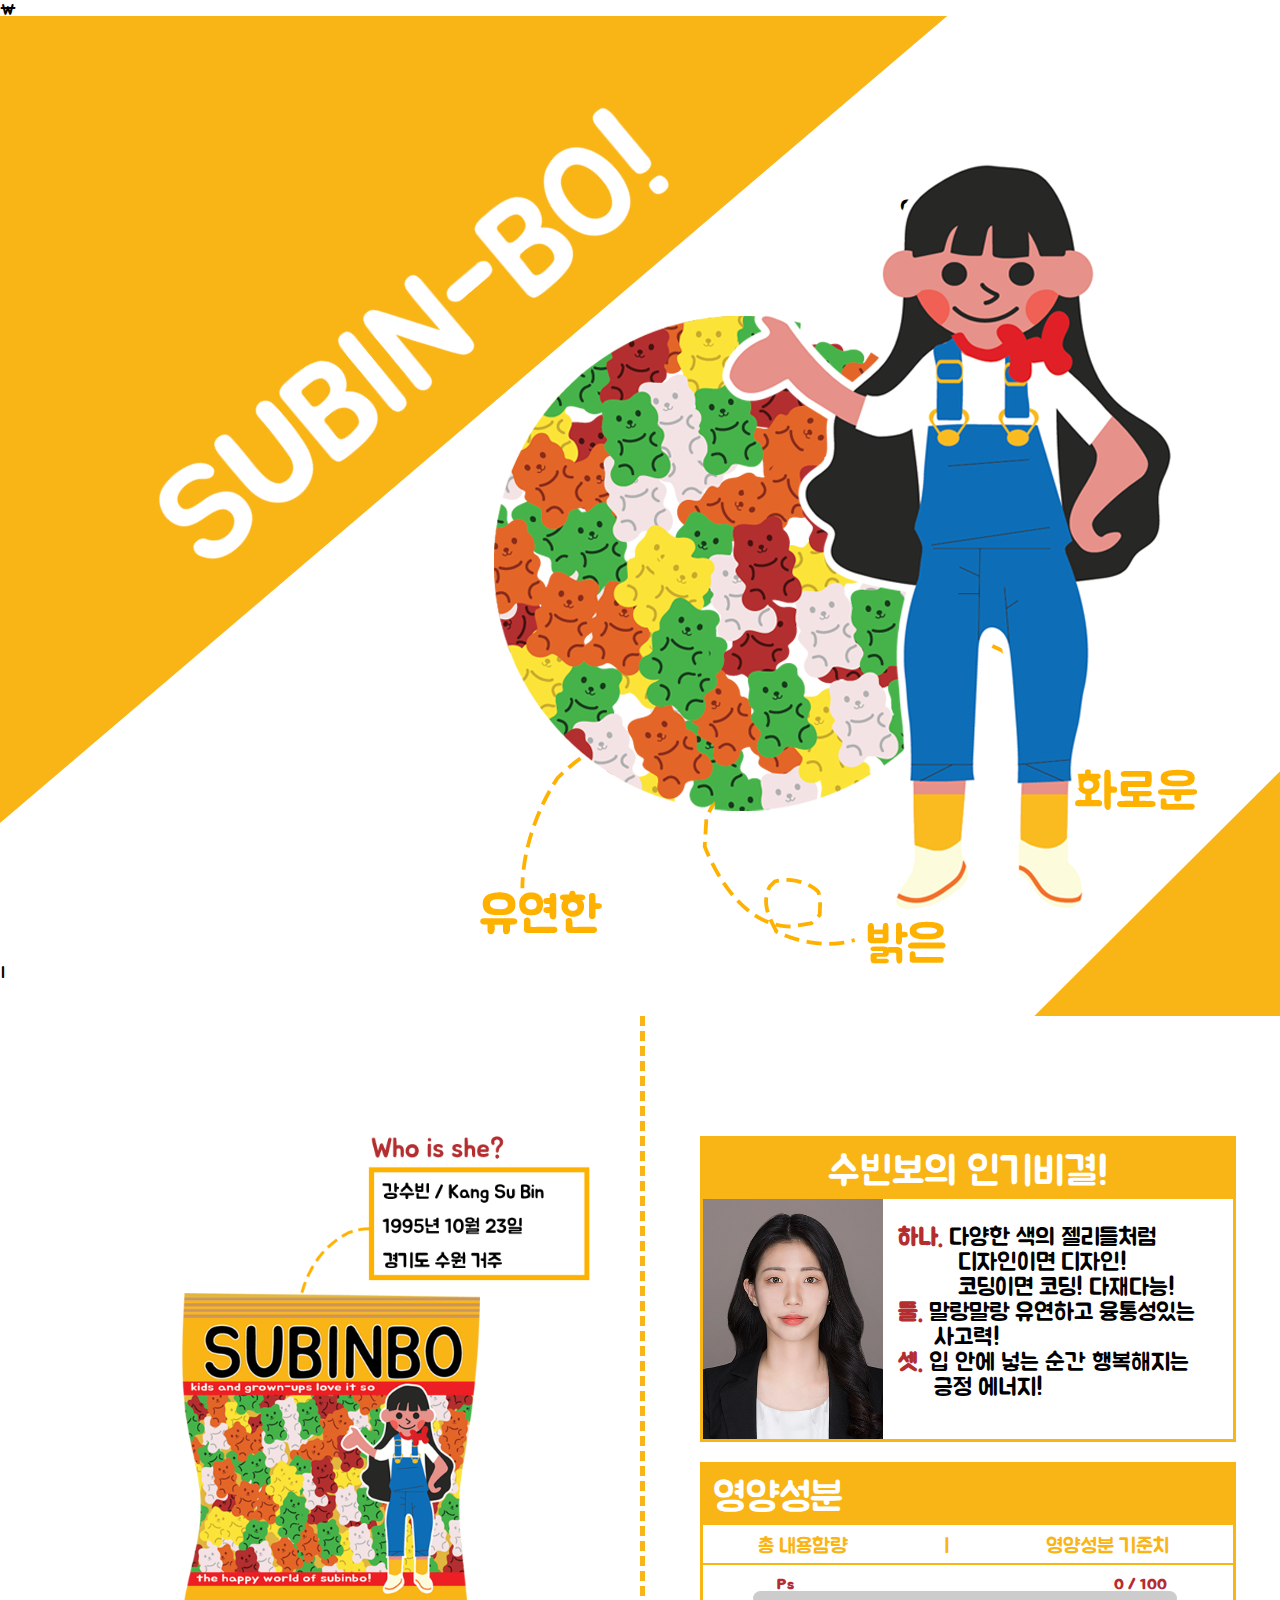
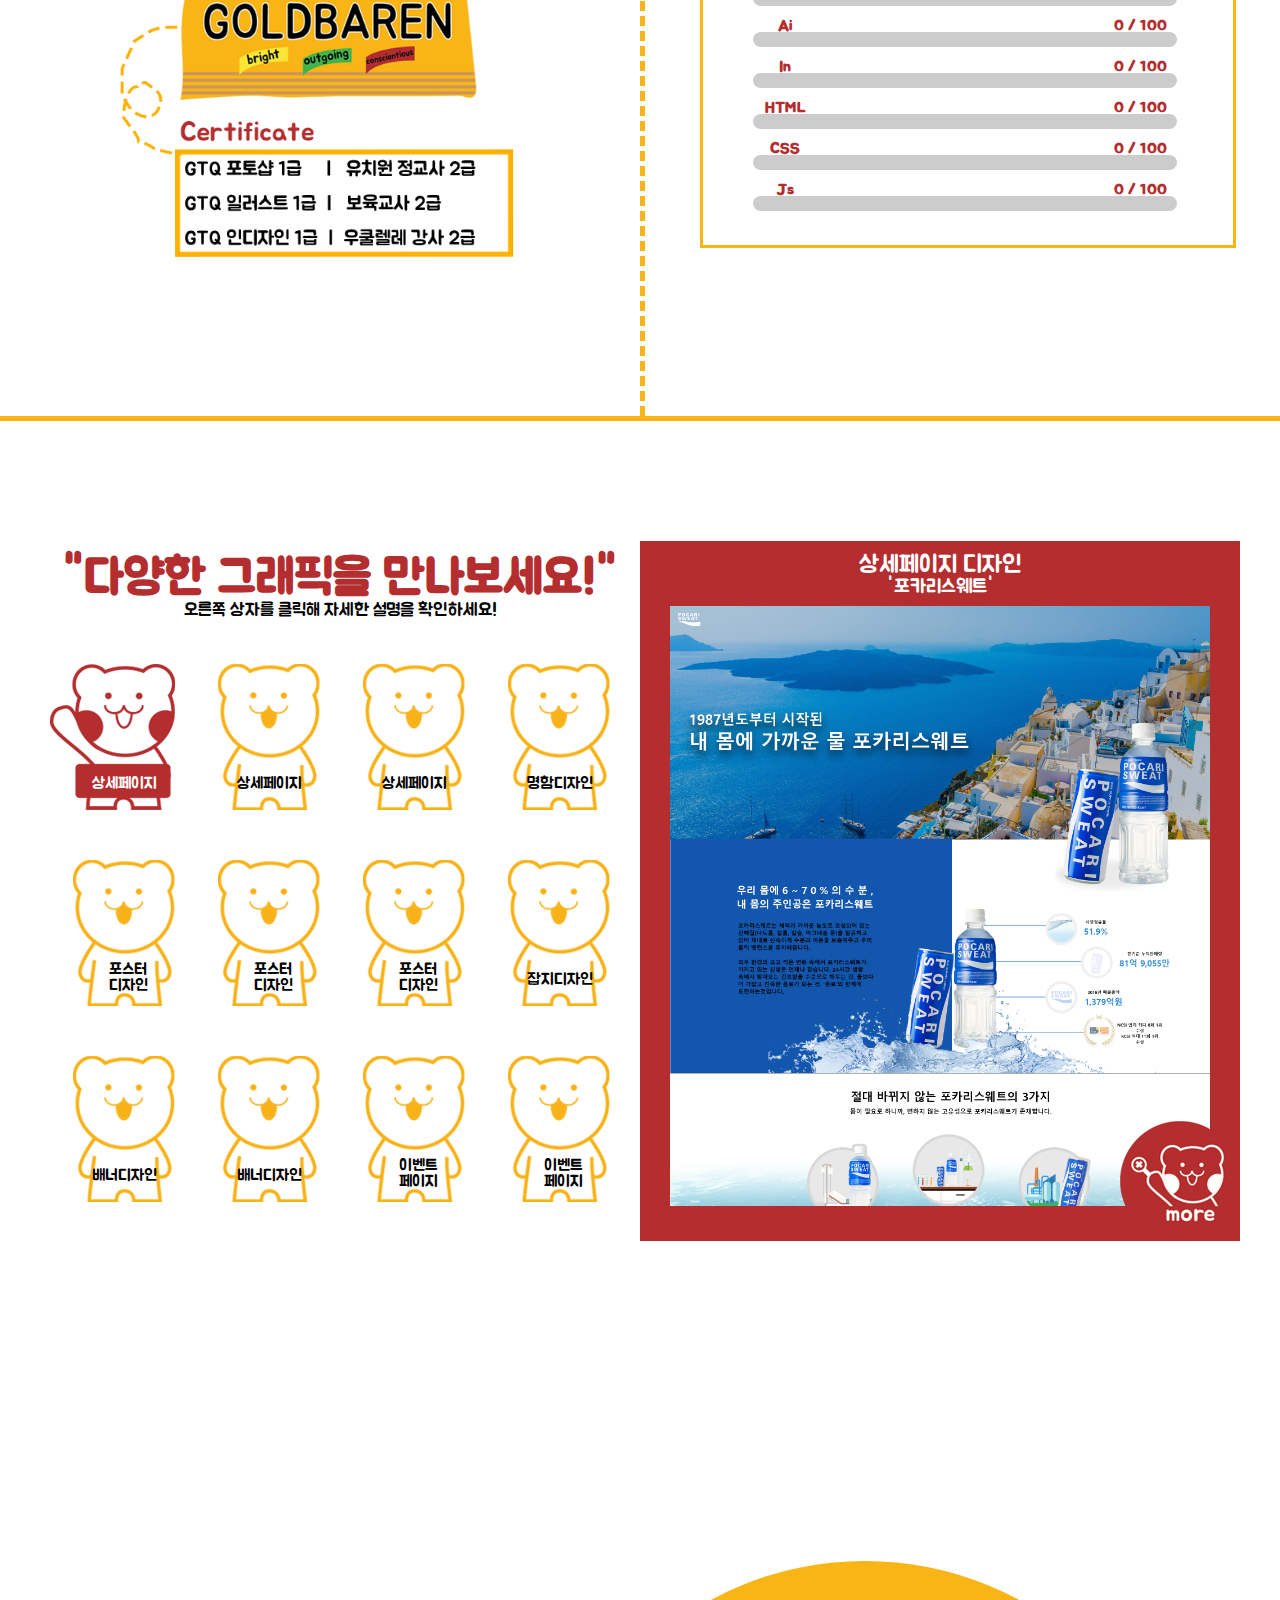
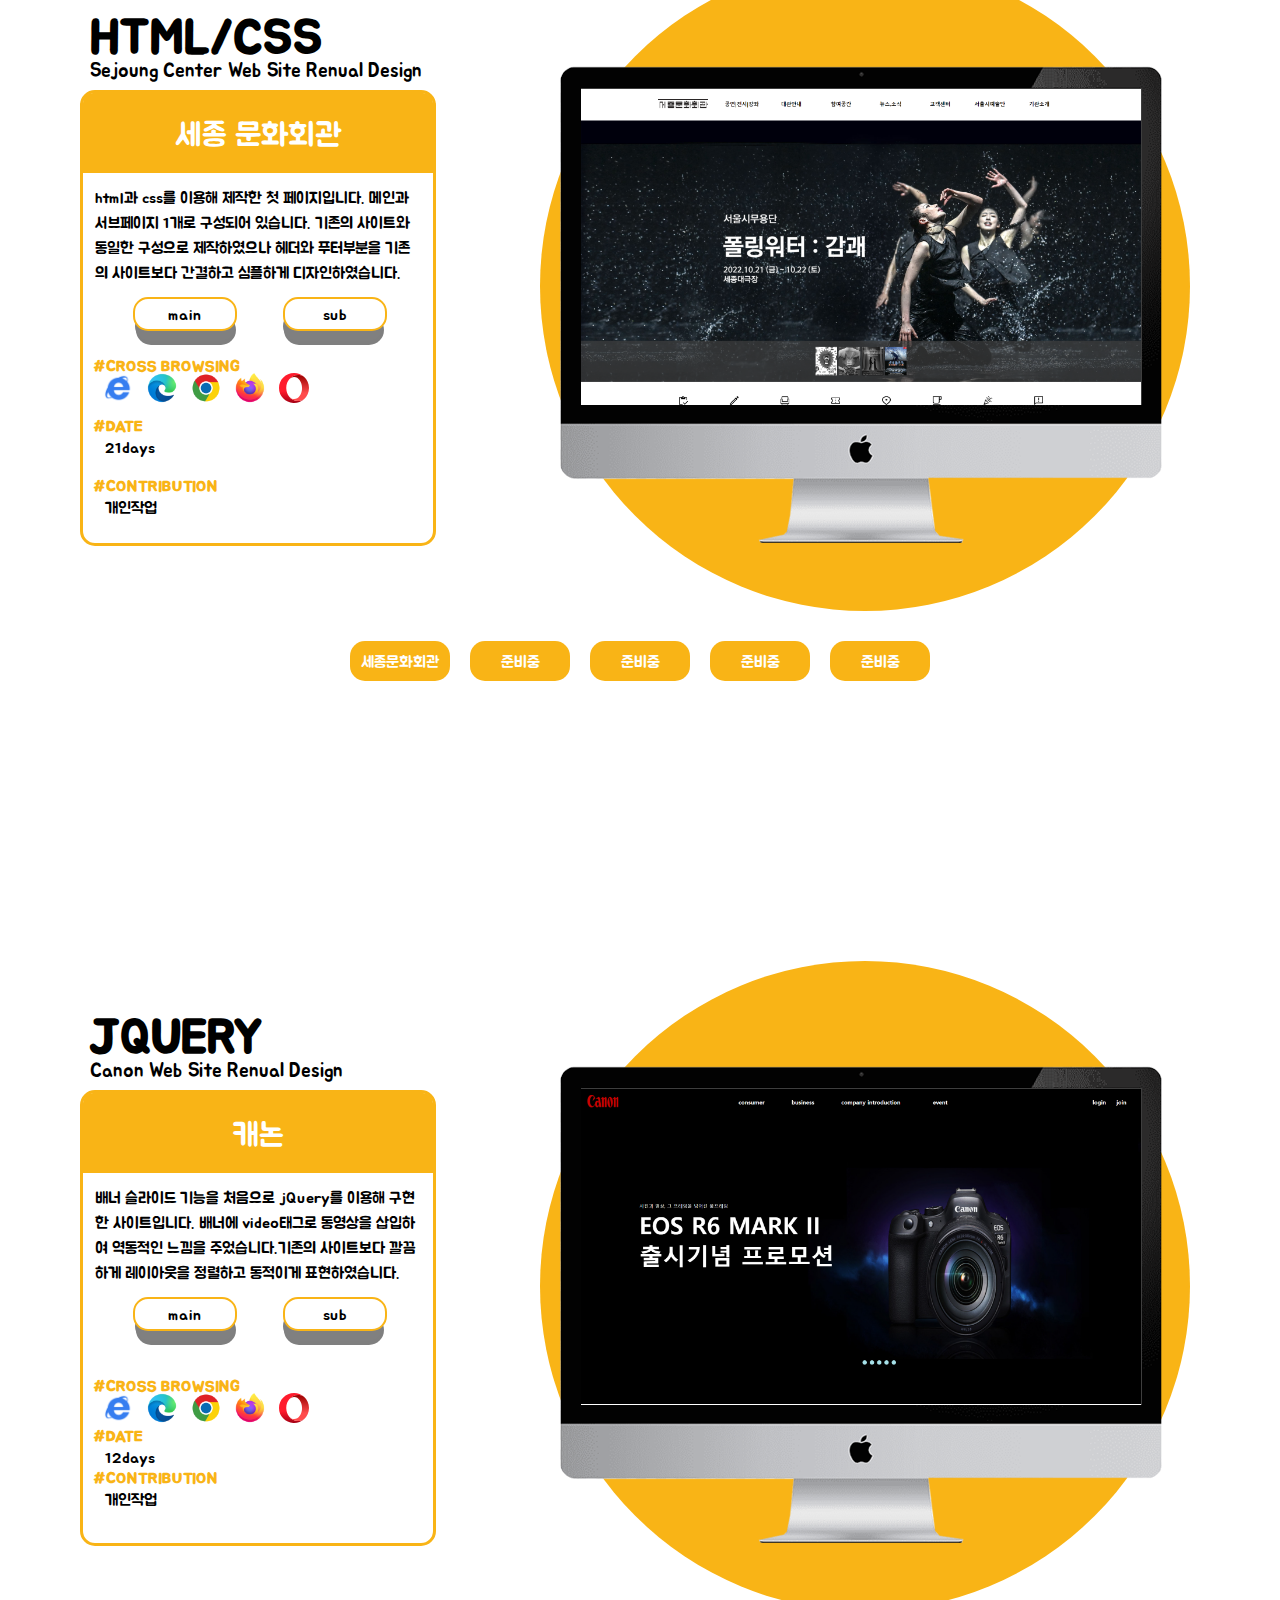
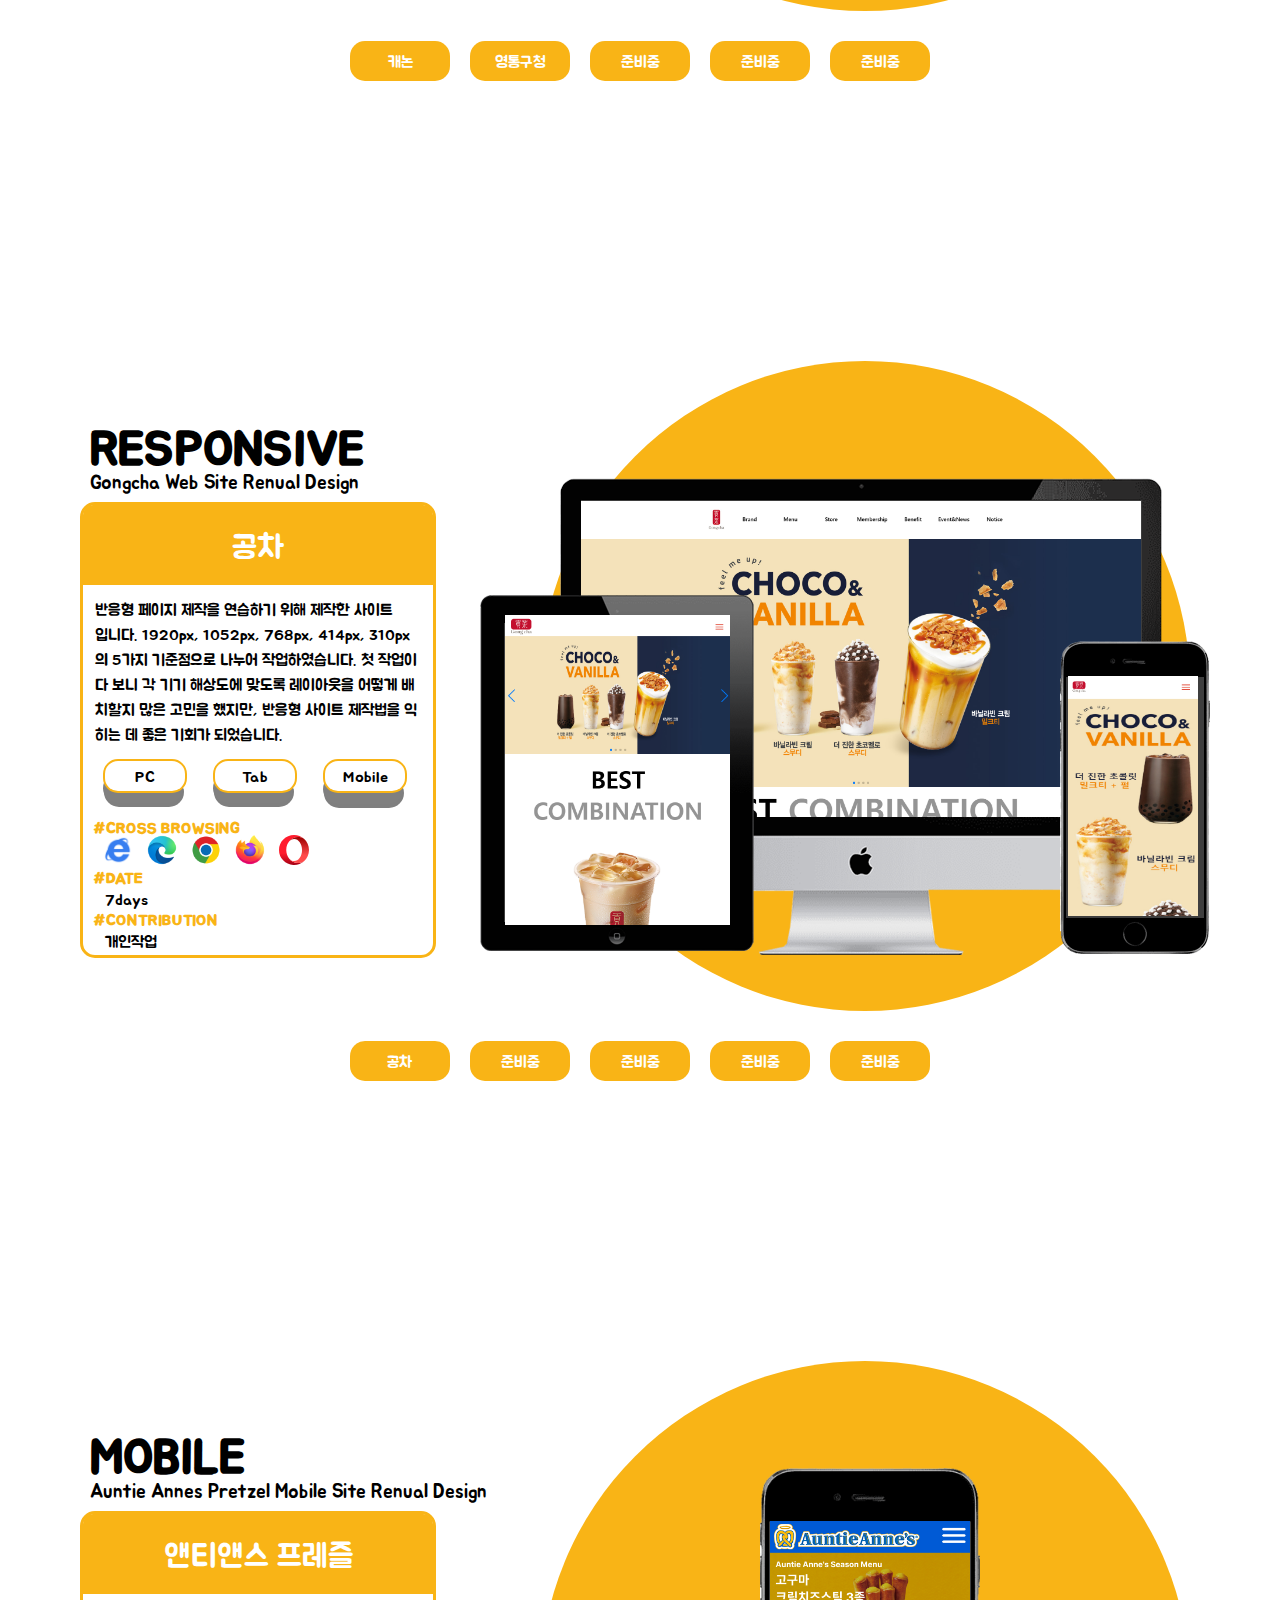
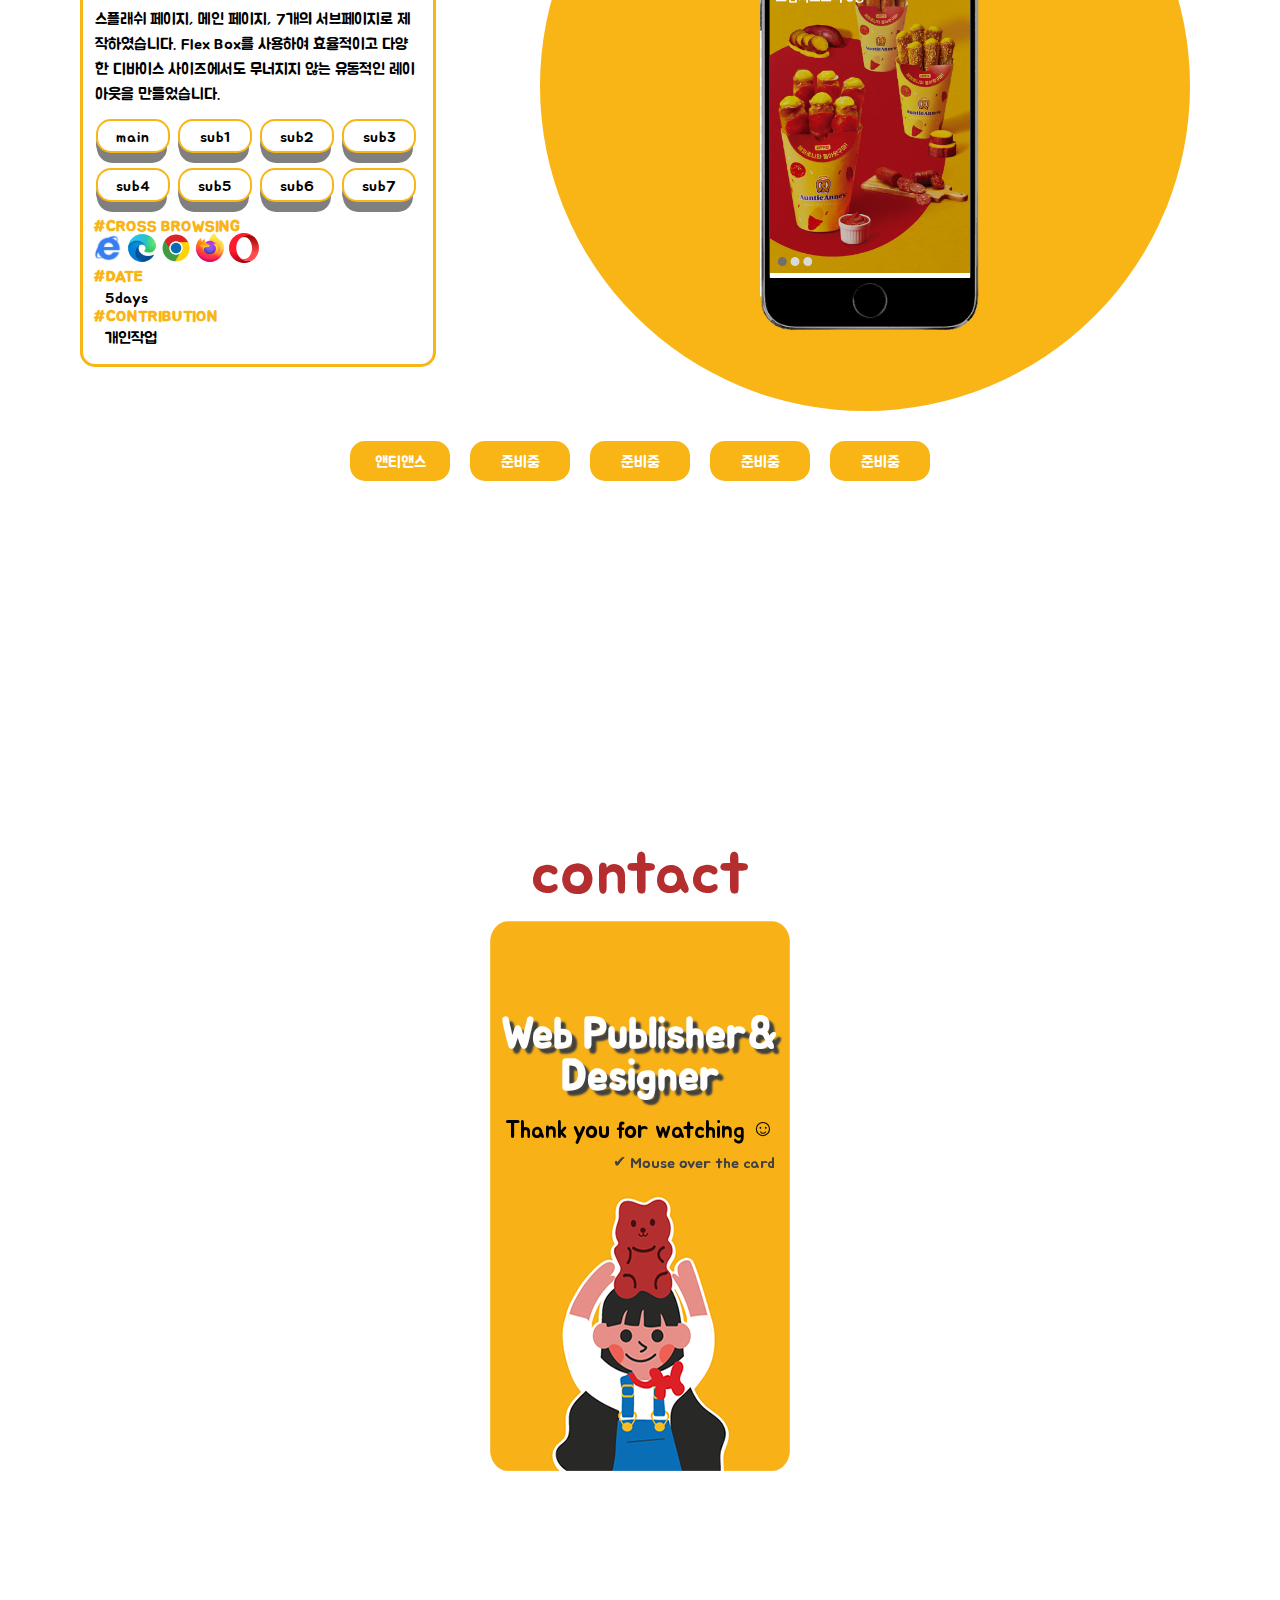
==== index.html @ dae0e88c "Add files via upload" ====
<!DOCTYPE html>
<html lang="ko">

<head>
    <meta charset="UTF-8">
    <meta http-equiv="X-UA-Compatible" content="IE=edge">
    <meta name="viewport" content="width=device-width, initial-scale=1.0">
    <meta name="Title" content="subin's Portfolio">
    <meta name="Subject" content="subin's Portfolio">
    <meta name="Keywords"
        content="subin's Portfolio, Portfolio , 포트폴리오,웹디자이너,웹퍼블리셔,웹사이트 , UI ,UX , UI/UX , web design , web designer , web publisher , 웹사이트 , web site , web">
    <meta name="Description" content="subin's Portfolio">
    <meta name="Classification" content="Portfolio">
    <meta name="Copyright" content="Kang Su Bin">
    <meta name="Author" content="Kang Su Bin">
    <meta name="Author-date" content="2022-01-04">
    <meta name="Publisher" content="Kang Su Bin">
    <meta name="Location" content="Suwon Korea">
    <meta name="Robots" content="index,follow">
    <meta property="og:title" content="subin's Portfolio">
    <meta property="og:url" content="http://subin1904.dothome.co.kr/">
    <meta property="og:description" content="이름처럼 빼어나게 빛날 웹 퍼블리셔 강수빈입니다">
    <title>강수빈의 포트폴리오</title>

    <link rel="stylesheet" href="./css/reset.css">
    <link rel="stylesheet" href="./css/style.css">
    <link rel="stylesheet" href="./css/popup.css"> <!-- 팝업 -->
    <link rel="shortcut icon" href="./image/favicon1.ico"> <!-- 파비콘 -->
    <link rel="stylesheet" href="./image/favicon1.png">
    <!-- aos -->\
    <link rel="stylesheet" href="./css/aos.css">
    <script src="./js/aos.js"></script>
 
    <!-- 라이브러리 -->
    <script src="./js/jquery-1.7.1.min.js"></script>
    <script src="./js/jquery-2.1.4.min.js"></script> <!-- 막대그래프 라이브러리 -->
    <!-- <script src="./js/jquery-1.10.2.min.js"></script> -->
    <!-- 플러그인 -->
    <script src="./js/typed.js"></script> <!-- 타이포 -->
    <script src="./js/jquery.easing.1.3.min.js"></script> <!-- 부드럽게 -->
    <script src="./js/jquery.flip.min.js"></script> <!-- 뒤집는 효과 -->

    <script src="./js/script.js"></script> <!-- 헤더연결, 마우스휠 이벤트, 플립 -->
    <script src="./js/header.js"></script>
    <script src="./js/info.js"></script> <!-- 타이포 -->
    <script src="./js/scroll.js"></script> <!-- 호버시 스크롤, 탭메뉴 -->
    <script src="./js/progressbar.js"></script> <!-- 막대 그래프 -->
    <script src="./js/graphic.js"></script>



</head>

<body>
    <div id="wrap">
        <div id="header">
            <div id="menuWrap">
                <ul id="menu" class="cf">
                    <li class="mLogo">
                        <a href="#main">
                            <h1><img src="./image/logo.png" alt="logo"></h1>
                        </a>
                    </li>
                    <li>
                        <a href="#profile">PROFILE</a>
                    </li>
                    <li>
                        <a href="#graphic">GRAPHIC</a>
                    </li>
                    <li>
                        <a href="#css">CSS</a>
                    </li>
                    <li>
                        <a href="#jquery">JQUERY</a>
                    </li>
                    <li>
                        <a href="#responsive">RESPONSIVE</a>
                    </li>
                    <li>
                        <a href="#mobile">MOBILE</a>
                    </li>
                    <li>
                        <a href="#contact">CONTACT</a>
                    </li>
                </ul>
            </div>
        </div>

        <div id="contents">
            <div id="main" class="mn">
                <div id="mainWrap">

                </div>
                <img class="jelly" src="./image/jelly.png" alt="jelly">
                <div class="subinbo_text">
                    <img class="text" src="./image/text.png" alt="text" class="subinbo_text">
                </div>
                <div data-aos="fade-left" data-aos-easing="ease-in-out" data-aos-duration="600"  class="main-character">
                    <img class="character" src="./image/main_character.png" alt="character">
                </div>
                <div>
                    <span class="type"></span>
                </div>
            </div>


            <div id="profile" class="mn">
                <div id="profileWrap">
                    <div class="info_box">
                        <img class="info" src="./image/profile_info.png" alt="info">
                        <img class="subinbo" src="./image/subinbo.png" alt="subinbo">
                    </div>
                    <div class="popularity_box">
                        <div class="top_title"><span>수빈보의 인기비결!</span></div>
                        <article class="photo"><img src="./image/main_image.jpg" alt="image"></article>
                        <article class="text_box"><span>하나.</span> 다양한 색의 젤리들처럼<br>&emsp;&emsp;&ensp;디자인이면
                            디자인!<br>&emsp;&emsp;&ensp;코딩이면 코딩! 다재다능!<br><span>둘. </span>말랑말랑 유연하고
                            융통성있는<br>&emsp;&ensp;사고력!<br><span>셋. </span>입 안에 넣는 순간 행복해지는<br>&emsp;&ensp;긍정 에너지!
                        </article>
                    </div>
                    <div class="nutrition_box">
                        <div class="bottom_title">
                            <span>영양성분</span>
                        </div>
                        <div class="bottom_middle">
                            <span>총 내용함량</span>
                            <span class="top-middle-line">|</span>
                            <span>영양성분 기준치</span>
                        </div>
                        <ul class="bottom_bottom">
                            <li>
                                <span class="en progress_tit">Ps</span>
                                <div class="en progress_cnt">
                                    <span id="photoshop_cnt">0</span>
                                    <span>/</span>
                                    <span>100</span>
                                </div>
                                <div class="progress">
                                    <div id="photoshop_bar" class="bar"></div>
                                </div>
                            </li>
                            <li>
                                <span class="en progress_tit">Ai</span>
                                <div class="en progress_cnt">
                                    <span id="illustrator_cnt">0</span>
                                    <span>/</span>
                                    <span>100</span>
                                </div>
                                <div class="progress">
                                    <div id="illustrator_bar" class="bar"></div>
                                </div>
                            </li>
                            <li>
                                <span class="en progress_tit">In</span>
                                <div class="en progress_cnt">
                                    <span id="indesign_cnt">0</span>
                                    <span>/</span>
                                    <span>100</span>
                                </div>
                                <div class="progress">
                                    <div id="indesign_bar" class="bar"></div>
                                </div>
                            </li>
                            <li>
                                <span class="en progress_tit">HTML</span>
                                <div class="en progress_cnt">
                                    <span id="html_cnt">0</span>
                                    <span>/</span>
                                    <span>100</span>
                                </div>
                                <div class="progress">
                                    <div id="html_bar" class="bar"></div>
                                </div>
                            </li>
                            <li>
                                <span class="en progress_tit">CSS</span>
                                <div class="en progress_cnt">
                                    <span id="css_cnt">0</span>
                                    <span>/</span>
                                    <span>100</span>
                                </div>
                                <div class="progress">
                                    <div id="css_bar" class="bar"></div>
                                </div>
                            </li>
                            <li>
                                <span class="en progress_tit">Js</span>
                                <div class="en progress_cnt">
                                    <span id="javascript_cnt">0</span>
                                    <span>/</span>
                                    <span>100</span>
                                </div>
                                <div class="progress">
                                    <div id="javascript_bar" class="bar"></div>
                                </div>
                            </li>
                        </ul>
                    </div>
                </div>
            </div>


            <div id="graphic" class="mn">
                <div id="graphicWrap">
                    <div class="graphic_left">
                        <h4>"다양한 그래픽을 만나보세요!"</h4>
                        <p>오른쪽 상자를 클릭해 자세한 설명을 확인하세요!</p>
                        <ul>
                            <li><a href="#none"><span>상세페이지</span></a></li>
                            <li><a href="#none"><span>상세페이지</span></a></li>
                            <li><a href="#none"><span>상세페이지</span></a></li>
                            <li><a href="#none"><span>명함디자인</span></a></li>
                            <li><a href="#none"><span>포스터<br>디자인</span></a></li>
                            <li><a href="#none"><span>포스터<br>디자인</span></a></li>
                            <li><a href="#none"><span>포스터<br>디자인</span></a></li>
                            <li><a href="#none"><span>잡지디자인</span></a></li>
                            <li><a href="#none"><span>배너디자인</span></a></li>
                            <li><a href="#none"><span>배너디자인</span></a></li>
                            <li><a href="#none"><span>이벤트<br>페이지</span></a></li>
                            <li><a href="#none"><span>이벤트<br>페이지</span></a></li>
                        </ul>
                    </div>
                    <div class="porf_box">
                        <div>
                            <h4>상세페이지 디자인</h4>
                            <p>'포카리스웨트'</p>
                            <div class="graphic_box">
                                <img src="./image/graphic/full_pocari.jpg" alt="pocarisweat">
                            </div>
                            <div class="more"></div>
                        </div>
                        <div>
                            <h4>상세페이지 디자인</h4>
                            <p>'시니블리'</p>
                            <div class="graphic_box">
                                <img src="./image/graphic/full_senively.jpg" alt="senively">
                            </div>
                            <div class="more"></div>
                        </div>
                        <div>
                            <h4>상세페이지 디자인</h4>
                            <p>'영통구청'</p>
                            <div class="graphic_box">
                                <img src="./image/graphic/suwon_full.png" alt="suwon">
                            </div>
                            <div class="more"></div>
                        </div>
                        <div>
                            <h4>명함디자인</h4>
                            <p>'일러스트 명함'</p>
                            <div class="graphic_box">
                                <img src="./image/graphic/namecard.png" alt="namecard">
                            </div>
                            <div class="more"></div>
                        </div>
                        <div>
                            <h4>포스터디자인</h4>
                            <p>'아이소이 새벽장미 마스크'</p>
                            <div class="graphic_box">
                                <img src="./image/graphic/full_poster1.jpg" alt="poster1">
                            </div>
                            <div class="more"></div>
                        </div>
                        <div>
                            <h4>포스터디자인</h4>
                            <p>'환타'</p>
                            <div class="graphic_box">
                                <img src="./image/graphic/full_poster2.jpg" alt="poster2">
                            </div>
                            <div class="more"></div>
                        </div>
                        <div>
                            <h4>포스터디자인</h4>
                            <p>'교회수련회 홍보포스터'</p>
                            <div class="graphic_box">
                                <img src="./image/graphic/poster3.png" alt="poster3">
                            </div>
                            <div class="more"></div>
                        </div>
                        <div>
                            <h4>잡지디자인</h4>
                            <p>'서핑 잡지'</p>
                            <div class="graphic_box">
                                <img src="./image/graphic/full_magazine.png" alt="magazine">
                            </div>
                            <div class="more"></div>
                        </div>
                        <div>
                            <h4>배너디자인</h4>
                            <p>'브롱스 이벤트 배너'</p>
                            <div class="graphic_box">
                                <img src="./image/graphic/eventbanner.jpg" alt="eventbanner">
                            </div>
                            <div class="more"></div>
                        </div>
                        <div>
                            <h4>배너디자인</h4>
                            <p>'여행 배너'</p>
                            <div class="graphic_box">
                                <img src="./image/graphic/banner.png" alt="banner">
                            </div>
                            <div class="more"></div>
                        </div>
                        <div>
                            <h4>이벤트페이지</h4>
                            <p>'텐바이텐 이벤트페이지'</p>
                            <div class="graphic_box">
                                <img src="./image/graphic/full_eventpage.jpg" alt="eventpage">
                            </div>
                            <div class="more"></div>
                        </div>
                        <div>
                            <h4>이벤트페이지</h4>
                            <p>'좋은느낌 이벤트페이지'</p>
                            <div class="graphic_box">
                                <img src="./image/graphic/eventpage2.jpg" alt="eventpage2">
                            </div>
                            <div class="more"></div>
                        </div>

                    </div>
                </div>
                <div id="project_content">
                    <!-- 첫번재 팝업 -->
                    <div id="popup">
                        <button title="Close (Esc)" type="button" class="pop_button"></button>
                        <div>
                            <div class="title fl">
                                <h4>POCARI SWEAT</h4>
                                <p>상세페이지</p>
                                <div class="concept">
                                    <dl>
                                        <dt>기획의도</dt>
                                        <dd>
                                           포카리의 메인컬러인 파란색과 흰색을 사용하여 포카리의 맑은 이미지를<br>강조하였습니다.
                                        </dd>
                                        <dt>컬러</dt>
                                        <dd>
                                            <img src="./image/graphic/pocari_color1.png" alt="pocari_color1">
                                            <img src="./image/graphic/pocari_color2.png" alt="pocari_color2">
                                            <img src="./image/graphic/pocari_color3.png" alt="pocari_color3">
                                        </dd>
                                        <dt>사용툴</dt>
                                        <dd class="tools"><img src="./image/graphic/photoshop.svg" alt="photoshop"
                                                title="photoshop"></dd>
                                    </dl>
                                </div>
                            </div>
                            <div class="full_image"><img src="./image/graphic/full_pocari.jpg" alt="pocari"></div>
                        </div>
                        
                    </div>
                    <!-- 두번재 팝업 -->
                    <div id="popup">
                        <button title="Close (Esc)" type="button" class="pop_button"></button>
                        <div>
                            <div class="title fl">
                                <h4 style="color: #ffad25;">SENIVELY</h4>
                                <p>상세페이지</p>
                                <div class="concept">
                                    <dl>
                                        <dt>기획의도</dt>
                                        <dd>
                                            시니블리의 로고 색에 있는 주황색과 노란색을 메인컬러로 사용하였으며, <br> 시니어의 밝은 이미지를 강조하고자 하였습니다.
                                        </dd>
                                        <dt>컬러</dt>
                                        <dd>
                                            <img src="./image/graphic/senively_color1.png" alt="senively_color1">
                                            <img src="./image/graphic/senively_color2.png" alt="senively_color2">
                                        </dd>
                                        <dt>사용툴</dt>
                                        <dd class="tools"><img src="./image/graphic/photoshop.svg" alt="photoshop"
                                                title="photoshop"></dd>
                                    </dl>
                                </div>
                            </div>
                            <div class="full_image"><img src="./image/graphic/full_senively.jpg" alt="senively"></div>
                        </div>
                    </div>
                     <!-- 세번재 팝업 -->
                     <div id="popup">
                        <button title="Close (Esc)" type="button" class="pop_button"></button>
                        <div>
                            <div class="title fl">
                                <h4>영통구청</h4>
                                <p>상세페이지</p>
                                <div class="concept">
                                    <dl>
                                        <dt>기획의도</dt>
                                        <dd>
                                            수원의 마크의 파란색계열을 메인컬러로 사용하여 배너와 레이아웃을 꾸몄습니다. 기존의 홈페이지보다 정보들이 한 눈에 들어올 수 있도록 디자인하였습니다.
                                        </dd>
                                        <dt>컬러</dt>
                                        <dd>
                                            <img src="./image/graphic/suwon_color.png" alt="suwon_color">
                                        </dd>
                                        <dt>사용툴</dt>
                                        <dd class="tools"><img src="./image/graphic/figma.png" alt="figma"title="figma">
                                        </dd>
                                    </dl>
                                </div>
                            </div>
                            <div class="full_image"><img src="./image/graphic/suwon_full.png" alt="suwon"></div>
                        </div>
                    </div>
                     <!-- 네번재 팝업 -->
                     <div id="popup">
                        <button title="Close (Esc)" type="button" class="pop_button"></button>
                        <div>
                            <div class="title fl">
                                <h4>명함디자인</h4>
                                <p>웹 퍼블리셔 일러스트 명함</p>
                                <div class="concept">
                                    <dl>
                                        <dt>기획의도</dt>
                                        <dd>
                                            눈에 띄는 보라색으로 배경색을 선정하였고, 대비되는 어두운 빨간색으로 옷의 색을 활용하여 캐릭터가 돋보이게 일러스트 작업을 하여 명함을 만들었습니다. 
                                        </dd>
                                        <dt>컬러</dt>
                                        <dd>
                                            <img src="./image/graphic/namecard_color2.png" alt="namecard_color2">
                                            <img src="./image/graphic/namecard_color1.png" alt="namecard_color1">
                                        </dd>
                                        <dt>사용툴</dt>
                                        <dd class="tools"><img src="./image/graphic/illustrator.svg" alt="illustrator"
                                                title="illustrator"></dd>
                                        <dt>폰트</dt>
                                        <dd>메인 - Ravie <br> 서브 - 배달의민족 한나는 열한살</dd>
                                    </dl>
                                </div>
                            </div>
                            <div class="full_image"><img src="./image/graphic/namecard.png" alt="namecard"></div>
                        </div>
                    </div>
                    <!-- 다섯번재 팝업 -->
                    <div id="popup">
                        <button title="Close (Esc)" type="button" class="pop_button"></button>
                        <div>
                            <div class="title fl">
                                <h4>포스터 디자인</h4>
                                <p>아이소이 새벽 장미 마스크</p>
                                <div class="concept">
                                    <dl>
                                        <dt>기획의도</dt>
                                        <dd>
                                            장미의 색을 메인 컬러로 선정하였고, 장미의 색과 잘 어울리는 연한 노란색으로 <br> 배경색을 조화롭게 표현하고자 하였습니다. <br>또한 글자는 분홍색보다 어두운 보라색계열을 사용하여 장미의 이미지를 더욱<br>강조하였습니다.
                                        <dt>컬러</dt>
                                        <dd>
                                            <img src="./image/graphic/poster1_color1.png" alt="namecard_color2">
                                            <img src="./image/graphic/poster1_color2.png" alt="namecard_color1">
                                        </dd>
                                        <dt>사용툴</dt>
                                        <dd class="tools"><img src="./image/graphic/photoshop.svg" alt="photoshop"
                                        title="photoshop">
                                        </dd>
                                        <dt>폰트</dt>
                                        <dd>메인 - Yellowtail <br> 서브 - KBIZ한마음고딕</dd>
                                    </dl>
                                </div>
                            </div>
                            <div class="full_image"><img src="./image/graphic/full_poster1.jpg" alt="poster1"></div>
                        </div>
                    </div>
                    <!-- 여섯번재 팝업 -->
                    <div id="popup">
                        <button title="Close (Esc)" type="button" class="pop_button"></button>
                        <div>
                            <div class="title fl">
                                <h4>포스터 디자인</h4>
                                <p>환타</p>
                                <div class="concept">
                                    <dl>
                                        <dt>기획의도</dt>
                                        <dd>
                                            환타의 메인 색인 주황색으로 포스터를 제작하였고 노란색으로 포인트를 <br> 주었습니다. 오렌지와 환타캔을 차례로 쌓아서 환타의 맛을 표현하였으며, <br> 워터 브러쉬를 사용하여 생동감있게 연출하였습니다.
                                        <dt>컬러</dt>
                                        <dd>
                                            <img src="./image/graphic/poster2_color1.png" alt="poster2_color1">
                                            <img src="./image/graphic/poster2_color2.png" alt="poster2_color2">
                                        </dd>
                                        <dt>사용툴</dt>
                                        <dd class="tools"><img src="./image/graphic/photoshop.svg" alt="photoshop"
                                        title="photoshop">
                                        </dd>
                                    </dl>
                                </div>
                            </div>
                            <div class="full_image"><img src="./image/graphic/full_poster2.jpg" alt="poster2"></div>
                        </div>
                    </div>
                    <!-- 일곱번재 팝업 -->
                    <div id="popup">
                        <button title="Close (Esc)" type="button" class="pop_button"></button>
                        <div>
                            <div class="title fl">
                                <h4>포스터 디자인</h4>
                                <p>교회수련회 홍보포스터</p>
                                <div class="concept">
                                    <dl>
                                        <dt>기획의도</dt>
                                        <dd>영화 라라랜드의 배경을 편집하여 포스터의 배경으로 사용하였고, 등장인물들은 <br> 직접 그려 배치하였습니다. 교회 홍보 목적에 맞게 남자 등장인물은 예수님으로 <br> 바꿔서 그렸습니다. 영화 포스터와 동일하게 제작하고자 하였습니다.</dd>
                                        <dt>사용툴</dt>
                                        <dd class="tools">
                                            <img src="./image/graphic/photoshop.svg" alt="photoshop" title="photoshop">
                                            <img src="./image/graphic/illustrator.svg" alt="illustrator" title="illustrator">
                                        </dd>
                                        <dt>폰트</dt>
                                        <dd>메인 - 나눔명조 <br>서브 - 나눔손글씨 펜</dd>
                                    </dl>
                                </div>
                            </div>
                            <div class="full_image"><img src="./image/graphic/poster3.png" alt="poster3"></div>
                        </div>
                    </div>
                    <!-- 여덟번재 팝업 -->
                    <div id="popup">
                        <button title="Close (Esc)" type="button" class="pop_button"></button>
                        <div>
                            <div class="title fl">
                                <h4 style="color: #c3e9ed;">잡지 디자인</h4>
                                <p>서핑 잡지</p>
                                <div class="concept">
                                    <dl>
                                        <dt>기획의도</dt>
                                        <dd>
                                            여름의 시원한 느낌을 살림과 동시에 제목의 가독성을 높이기 위해 파도가 치는 <br> 바다와 하늘색을 합성하여 잡지의 배경을 만들었습니다.
                                        </dd>
                                        <dt>컬러</dt>
                                        <dd>
                                            <img src="./image/graphic/magazine_color.png" alt="poster2_color1">
                                        </dd>
                                        <dt>사용툴</dt>
                                        <dd class="tools"><img src="./image/graphic/photoshop.svg" alt="photoshop"
                                        title="photoshop">
                                        </dd>
                                    </dl>
                                </div>
                            </div>
                            <div class="full_image"><img src="./image/graphic/full_magazine.png" alt="magazine"></div>
                        </div>
                    </div>
                    <!-- 아홉번재 팝업 -->
                    <div id="popup">
                        <button title="Close (Esc)" type="button" class="pop_button"></button>
                        <div>
                            <div class="title fl">
                                <h4>배너 디자인</h4>
                                <p>브롱스 이벤트 배너</p>
                                <div class="concept">
                                    <dl>
                                        <dt>기획의도</dt>
                                        <dd>
                                            맥주의 느낌을 표현하고자 노란색의 배경을 그라데이션을 사용하였고, <br> 중요한 부분을 빠르게 캐치할 수 있도록 잘 보이는 맥주 거품에 텍스트를 적어 <br> 가독성을 높였습니다.
                                        </dd>
                                        <dt>컬러</dt>
                                        <dd>
                                            <img src="./image/graphic/eventbanner_color1.png" alt="eventbanner_color1">
                                            <img src="./image/graphic/eventbanner_color2.png" alt="eventbanner_color2">
                                        </dd>
                                        <dt>사용툴</dt>
                                        <dd class="tools"><img src="./image/graphic/illustrator.svg" alt="illustrator"
                                        title="photoshop">
                                        </dd>
                                    </dl>
                                </div>
                            </div>
                            <div class="full_image"><img src="./image/graphic/eventbanner.jpg" alt="eventbanner"></div>
                        </div>
                    </div>
                    <!-- 열번재 팝업 -->
                    <div id="popup">
                        <button title="Close (Esc)" type="button" class="pop_button"></button>
                        <div>
                            <div class="title fl">
                                <h4>배너 디자인</h4>
                                <p>여행배너</p>
                                <div class="concept">
                                    <dl>
                                        <dt>기획의도</dt>
                                        <dd>
                                            버스와 배를 주제로 하여 여행 배너를 제작하였습니다. 
                                        </dd>
                                        <dt>컬러</dt>
                                        <dd>
                                            첫 번째 배너-
                                            <img src="./image/graphic/banner_color1.png" alt="banner_color1">
                                            <img src="./image/graphic/banner_color2.png" alt="banner_color2"> <br><br>
                                            두 번째 배너-
                                            <img src="./image/graphic/banner_color3.png" alt="banner_color3">
                                            <img src="./image/graphic/banner_color4.png" alt="banner_color4">
                                        </dd>
                                        <dt>사용툴</dt>
                                        <dd class="tools"><img src="./image/graphic/illustrator.svg" alt="illustrator"
                                        title="illustrator">
                                        </dd>
                                        <dt>폰트</dt>
                                        <dd>첫 번째 배너 - 평창 평화체 <br>두 번째 배너 - 배달의 민족 한나는 열한살</dd>
                                    </dl>
                                </div>
                            </div>
                            <div class="full_image"><img src="./image/graphic/full_banner.jpg" alt="banner"></div>
                        </div>
                    </div>
                    <!-- 열한번재 팝업 -->
                    <div id="popup">
                        <button title="Close (Esc)" type="button" class="pop_button"></button>
                        <div>
                            <div class="title fl">
                                <h4>이벤트페이지</h4>
                                <p>텐바이텐 이벤트페이지</p>
                                <div class="concept">
                                    <dl>
                                        <dt>기획의도</dt>
                                        <dd>
                                            크리스마스이벤트 페이지로 전체적으로 초록색과 빨간색을 활용하여 크리스마스의 느낌을 더하였습니다. 중요한 글씨는 노란색계열로 포인트를 주어 눈에 띌 수 있도록 <br> 하였습니다.
                                        </dd>
                                        <dt>컬러</dt>
                                        <dd>
                                            <img src="./image/graphic/eventpage_color1.png" alt="eventpage_color1">
                                            <img src="./image/graphic/eventpage_color2.png" alt="eventpage_color2">
                                        </dd>
                                        <dt>사용툴</dt>
                                        <dd class="tools"><img src="./image/graphic/illustrator.svg" alt="illustrator"
                                        title="illustrator">
                                        </dd>
                                    </dl>
                                </div>
                            </div>
                            <div class="full_image"><img src="./image/graphic/full_eventpage.jpg" alt="eventpage"></div>
                        </div>
                    </div>
                    <!-- 열두번재 팝업 -->
                    <div id="popup">
                        <button title="Close (Esc)" type="button" class="pop_button"></button>
                        <div>
                            <div class="title fl">
                                <h4 style="color: #240a3a;">이벤트페이지</h4>
                                <p>좋은느낌 이벤트페이지</p>
                                <div class="concept">
                                    <dl>
                                        <dt>기획의도</dt>
                                        <dd>
                                            상품의 용도를 생각하여 밤의 이미지를 표현하기위해 보라색이 점점 어두워지는 <br> 그라데이션으로 배경을 채웠습니다. 별똥별을 합성하여 전체적으로 허전해 보이지 <br> 않도록 제작하였습니다.
                                        </dd>   
                                        <dt>컬러</dt>
                                        <dd>
                                            <img src="./image/graphic/eventpage2_color1.png" alt="eventpage2_color1">
                                            <img src="./image/graphic/eventpage2_color2.png" alt="eventpage2_color2">
                                        </dd>
                                        <dt>사용툴</dt>
                                        <dd class="tools"><img src="./image/graphic/photoshop.svg" alt="photoshop"
                                        title="photoshop">
                                        </dd>
                                        <dt>폰트</dt>
                                        <dd>메인 - 더페이스샵 잉크립퀴드체 <br> 서브 - 나눔바른펜</dd>
                                    </dl>
                                </div>
                            </div>
                            <div class="full_image"><img src="./image/graphic/eventpage2.jpg" alt="eventpage2"></div>
                        </div>
                    </div>
                </div>
            </div>


            <div id="css" class="mn">
                <article id="tab-css-1">
                    <h2>HTML/CSS</h2>
                    <ul class="tabs">
                        <li class="tab1"><a href="#">세종문화회관</a></li>
                        <li class="tab2"><a href="#">준비중</a></li>
                        <li class="tab3"><a href="#">준비중</a></li>
                        <li class="tab4"><a href="#">준비중</a></li>
                        <li class="tab5"><a href="#">준비중</a></li>
                    </ul>
                    <div class="panel" id="panel1-1">
                        <p>Sejoung Center Web Site Renual Design</p>
                        <div class="text_box">
                            <h3>세종 문화회관</h3>
                            <span>html과 css를 이용해 제작한 첫 페이지입니다.
                                메인과 서브페이지 1개로 구성되어 있습니다.
                                기존의 사이트와 동일한 구성으로 제작하였으나
                                헤더와 푸터부분을 기존의 사이트보다 간결하고
                                심플하게 디자인하였습니다.</span>
                            <div class="butten1">
                                <div>
                                    <a href="https://subinbo.github.io/project01/index.html" target="_blank">main</a>
                                    <span class="bt_bg"></span>
                                </div>
                                <div>
                                    <a href="https://subinbo.github.io/project02/index.html" target="_blank">sub</a>
                                    <span class="bt_bg"></span>
                                </div>
                            </div>
                            <div class="cross_browsing">
                                <div class="cross_box">
                                    <h4>#CROSS BROWSING</h4>
                                    <img src="./image/Explorer.png" alt="Explorer" width="30px">
                                    <img src="./image/edge.png" alt="edge" width="30px">
                                    <img src="./image/chrome.png" alt="chrome" width="30px">
                                    <img src="./image/firefox.png" alt="firefox" width="30px">
                                    <img src="./image/opera.svg" alt="opera" width="30px">
                                </div>
                            </div>
                            <div class="date">
                                <h4>#DATE</h4>
                                <span>21days</span>
                            </div>
                            <div class="contribution">
                                <h4>#CONTRIBUTION</h4>
                                <span>개인작업</span>
                            </div>
                        </div>
                        <div class="circle"></div>
                        <div id="scroll">
                            <div class="css_img">
                                <div class="pc_img">
                                    <img src="./image/monitor.png" alt="monitor">
                                </div>
                                <div class="main_page">
                                    <a href="https://subinbo.github.io/project01/index.html" target="_blank">
                                        <img src="./image/sejong_full.png" width="560px" alt="sejong">
                                    </a>
                                </div>
                            </div>
                        </div>
                    </div>
                    <div class="panel" id="panel1-1">
                        <p>soon</p>
                        <div class="text_box">
                            <h3>준비중입니다.</h3>
                            <span>
                            </span>
                            <!-- <div class="butten1">
                                <div>
                                    <a href="project01/index.html" target="_blank">main</a>
                                    <span class="bt_bg"></span>
                                </div>
                                <div>
                                    <a href="project02/index.html" target="_blank">sub</a>
                                    <span class="bt_bg"></span>
                                </div>
                            </div> -->
                            <div class="cross_browsing">
                                <div class="cross_box">
                                    <h4>#CROSS BROWSING</h4>
                                    <!-- <img src="./image/Explorer.png" alt="Explorer" width="30px">
                                    <img src="./image/edge.png" alt="edge" width="30px">
                                    <img src="./image/chrome.png" alt="chrome" width="30px">
                                    <img src="./image/firefox.png" alt="firefox" width="30px">
                                    <img src="./image/opera.svg" alt="opera" width="30px"> -->
                                </div>
                            </div>
                            <div class="date">
                                <h4>#DATE</h4>
                                <!-- <span>21days</span> -->
                            </div>
                            <div class="contribution">
                                <h4>#CONTRIBUTION</h4>
                                <!-- <span>개인작업</span> -->
                            </div>
                        </div>
                        <div class="circle"></div>
                        <div id="scroll">
                            <div class="css_img">
                                <div class="pc_img">
                                    <img src="./image/monitor.png" alt="monitor">
                                </div>
                                <div class="main_page">
                                    <!-- <a href="project01/index.html" target="_blank">
                                        <img src="" width="" alt=""> -->
                                    </a>
                                </div>
                            </div>
                        </div>
                    </div>
                    <div class="panel" id="panel1-1">
                        <p>soon</p>
                        <div class="text_box">
                            <h3>준비중입니다.</h3>
                            <span>
                            </span>
                            <!-- <div class="butten1">
                                <div>
                                    <a href="project01/index.html" target="_blank">main</a>
                                    <span class="bt_bg"></span>
                                </div>
                                <div>
                                    <a href="project02/index.html" target="_blank">sub</a>
                                    <span class="bt_bg"></span>
                                </div>
                            </div> -->
                            <div class="cross_browsing">
                                <div class="cross_box">
                                    <h4>#CROSS BROWSING</h4>
                                    <!-- <img src="./image/Explorer.png" alt="Explorer" width="30px">
                                    <img src="./image/edge.png" alt="edge" width="30px">
                                    <img src="./image/chrome.png" alt="chrome" width="30px">
                                    <img src="./image/firefox.png" alt="firefox" width="30px">
                                    <img src="./image/opera.svg" alt="opera" width="30px"> -->
                                </div>
                            </div>
                            <div class="date">
                                <h4>#DATE</h4>
                                <!-- <span>21days</span> -->
                            </div>
                            <div class="contribution">
                                <h4>#CONTRIBUTION</h4>
                                <!-- <span>개인작업</span> -->
                            </div>
                        </div>
                        <div class="circle"></div>
                        <div id="scroll">
                            <div class="css_img">
                                <div class="pc_img">
                                    <img src="./image/monitor.png" alt="monitor">
                                </div>
                                <div class="main_page">
                                    <!-- <a href="project01/index.html" target="_blank">
                                        <img src="" width="" alt="">
                                    </a> -->
                                </div>
                            </div>
                        </div>
                    </div>
                    <div class="panel" id="panel1-1">
                        <p>soon</p>
                        <div class="text_box">
                            <h3>준비중입니다.</h3>
                            <span>
                            </span>
                            <!-- <div class="butten1">
                                <div>
                                    <a href="project01/index.html" target="_blank">main</a>
                                    <span class="bt_bg"></span>
                                </div>
                                <div>
                                    <a href="project02/index.html" target="_blank">sub</a>
                                    <span class="bt_bg"></span>
                                </div>
                            </div> -->
                            <div class="cross_browsing">
                                <div class="cross_box">
                                    <h4>#CROSS BROWSING</h4>
                                    <!-- <img src="./image/Explorer.png" alt="Explorer" width="30px">
                                    <img src="./image/edge.png" alt="edge" width="30px">
                                    <img src="./image/chrome.png" alt="chrome" width="30px">
                                    <img src="./image/firefox.png" alt="firefox" width="30px">
                                    <img src="./image/opera.svg" alt="opera" width="30px"> -->
                                </div>
                            </div>
                            <div class="date">
                                <h4>#DATE</h4>
                                <!-- <span>21days</span> -->
                            </div>
                            <div class="contribution">
                                <h4>#CONTRIBUTION</h4>
                                <!-- <span>개인작업</span> -->
                            </div>
                        </div>
                        <div class="circle"></div>
                        <div id="scroll">
                            <div class="css_img">
                                <div class="pc_img">
                                    <img src="./image/monitor.png" alt="monitor">
                                </div>
                                <div class="main_page">
                                    <!-- <a href="project01/index.html" target="_blank">
                                        <img src="" width="" alt="">
                                    </a> -->
                                </div>
                            </div>
                        </div>
                    </div>
                    <div class="panel" id="panel1-1">
                        <p>soon</p>
                        <div class="text_box">
                            <h3>준비중입니다.</h3>
                            <span>
                            </span>
                            <!-- <div class="butten1">
                                <div>
                                    <a href="project01/index.html" target="_blank">main</a>
                                    <span class="bt_bg"></span>
                                </div>
                                <div>
                                    <a href="project02/index.html" target="_blank">sub</a>
                                    <span class="bt_bg"></span>
                                </div>
                            </div> -->
                            <div class="cross_browsing">
                                <div class="cross_box">
                                    <h4>#CROSS BROWSING</h4>
                                    <!-- <img src="./image/Explorer.png" alt="Explorer" width="30px">
                                    <img src="./image/edge.png" alt="edge" width="30px">
                                    <img src="./image/chrome.png" alt="chrome" width="30px">
                                    <img src="./image/firefox.png" alt="firefox" width="30px">
                                    <img src="./image/opera.svg" alt="opera" width="30px"> -->
                                </div>
                            </div>
                            <div class="date">
                                <h4>#DATE</h4>
                                <!-- <span>21days</span> -->
                            </div>
                            <div class="contribution">
                                <h4>#CONTRIBUTION</h4>
                                <!-- <span>개인작업</span> -->
                            </div>
                        </div>
                        <div class="circle"></div>
                        <div id="scroll">
                            <div class="css_img">
                                <div class="pc_img">
                                    <img src="./image/monitor.png" alt="monitor">
                                </div>
                                <div class="main_page">
                                    <!-- <a href="project01/index.html" target="_blank">
                                        <img src="" width="" alt="">
                                    </a> -->
                                </div>
                            </div>
                        </div>
                    </div>
                </article>
            </div>

            <div id="jquery" class="mn">
                <article id="tab-css-1">
                    <h2>JQUERY</h2>
                    <ul class="tabs">
                        <li class="tab1"><a href="#">캐논</a></li>
                        <li class="tab2"><a href="#">영통구청</a></li>
                        <li class="tab3"><a href="#">준비중</a></li>
                        <li class="tab4"><a href="#">준비중</a></li>
                        <li class="tab5"><a href="#">준비중</a></li>
                    </ul>
                    <div class="panel" id="panel1-1">
                        <p>Canon Web Site Renual Design</p>
                        <div class="text_box">
                            <h3>캐논</h3>
                            <span> 배너 슬라이드 기능을 처음으로 jQuery를 이용해 구현한 사이트입니다. 배너에 video태그로 동영상을 삽입하여 역동적인 느낌을 주었습니다.기존의 사이트보다 깔끔하게 레이아웃을 정렬하고 동적이게 표현하였습니다. </span>
                            <div class="butten1">
                                <div>
                                    <a href="https://subinbo.github.io/project03/index.html" target="_blank">main</a>
                                    <span class="bt_bg"></span>
                                </div>
                                <div>
                                    <a href="https://subinbo.github.io/project04/index.html" target="_blank">sub</a>
                                    <span class="bt_bg"></span>
                                </div>
                            </div>
                            <div class="cross_browsing">
                                <div class="cross_box">
                                    <h4>#CROSS BROWSING</h4>
                                    <img src="./image/Explorer.png" alt="Explorer" width="30px">
                                    <img src="./image/edge.png" alt="edge" width="30px">
                                    <img src="./image/chrome.png" alt="chrome" width="30px">
                                    <img src="./image/firefox.png" alt="firefox" width="30px">
                                    <img src="./image/opera.svg" alt="opera" width="30px">
                                </div>
                            </div>
                            <div class="date">
                                <h4>#DATE</h4>
                                <span>12days</span>
                            </div>
                            <div class="contribution">
                                <h4>#CONTRIBUTION</h4>
                                <span>개인작업</span>
                            </div>
                        </div>
                        <div class="circle"></div>
                        <div id="scroll">
                            <div class="css_img">
                                <div class="pc_img">
                                    <img src="./image/monitor.png" alt="monitor">
                                </div>
                                <div class="main_page">
                                    <a href="https://subinbo.github.io/project03/index.html" target="_blank">
                                        <img src="./image/canon_full.png" width="560px" alt="sejong">
                                    </a>
                                </div>
                            </div>
                        </div>
                    </div>
                    <div class="panel" id="panel1-1">
                        <p>Suwon Yeongtong-gu Web Site Renual Design</p>
                        <div class="text_box">
                            <h3>수원시 영통구청</h3>
                            <span>header와 footer를 수원시 마크와 어울리는 파란색 계열로 바꾸었고 깔끔하고 보기 좋은 홈페이지를 목표로 디자인하였습니다. 메인과 6개의 서브페이지를 제작하여 완성도 높은 홈페이지를 만들기위해 노력하였습니다.
                            </span>
                            <div class="button_F cf">
                                <div>
                                    <a href="http://subin1904.dothome.co.kr/project05" target="_blank">main</a>
                                    <span class="bt_bg"></span>
                                </div>
                                <div>
                                    <a href="https://subinbo.github.io/project06/sub1.html" target="_blank">sub1</a>
                                    <span class="bt_bg"></span>
                                </div>
                                <div>
                                    <a href="https://subinbo.github.io/project06/sub2.html" target="_blank">sub2</a>
                                    <span class="bt_bg"></span>
                                </div>
                                <div>
                                    <a href="https://subinbo.github.io/project06/sub3.html" target="_blank">sub3</a>
                                    <span class="bt_bg"></span>
                                </div>
                                <div>
                                    <a href="https://subinbo.github.io/project06/sub4.html" target="_blank">sub4</a>
                                    <span class="bt_bg"></span>
                                </div>
                                <div>
                                    <a href="https://subinbo.github.io/project06/sub5.html" target="_blank">sub5</a>
                                    <span class="bt_bg"></span>
                                </div>
                                <div>
                                    <a href="https://subinbo.github.io/project06/sub6.html" target="_blank">sub6</a>
                                    <span class="bt_bg"></span>
                                </div>
                            </div>
                            <div class="cross_browsing2">
                                <div class="cross_box">
                                    <h4>#CROSS BROWSING</h4>
                                    <img src="./image/Explorer.png" alt="Explorer" width="30px">
                                    <img src="./image/edge.png" alt="edge" width="30px">
                                    <img src="./image/chrome.png" alt="chrome" width="30px">
                                    <img src="./image/firefox.png" alt="firefox" width="30px">
                                    <img src="./image/opera.svg" alt="opera" width="30px">
                                </div>
                            </div>
                            <div class="date2">
                                <div class="date_box">
                                    <h4>#DATE</h4>
                                    <span>7days</span>
                                </div>
                            </div>
                            <div class="contribution2">
                                <div class="contribution_box">
                                    <h4>#CONTRIBUTION</h4>
                                    <span>개인작업</span>
                                </div>
                            </div>
                        </div>
                        <div class="circle"></div>
                        <div id="scroll">
                            <div class="css_img">
                                <div class="pc_img">
                                    <img src="./image/monitor.png" alt="monitor">
                                </div>
                                <div class="main_page">
                                    <a href="http://subin1904.dothome.co.kr/project05" target="_blank">
                                        <img src="./image/suwon_full.png" width="560px" alt="suwon">
                                    </a>
                                </div>
                            </div>
                        </div>
                    </div>
                    <div class="panel" id="panel1-1">
                        <p>soon</p>
                        <div class="text_box">
                            <h3>준비중입니다.</h3>
                            <span>
                            </span>
                            <!-- <div class="butten1">
                                <div>
                                    <a href="project01/index.html" target="_blank">main</a>
                                    <span class="bt_bg"></span>
                                </div>
                                <div>
                                    <a href="project02/index.html" target="_blank">sub</a>
                                    <span class="bt_bg"></span>
                                </div>
                            </div> -->
                            <div class="cross_browsing">
                                <div class="cross_box">
                                    <h4>#CROSS BROWSING</h4>
                                    <!-- <img src="./image/Explorer.png" alt="Explorer" width="30px">
                                    <img src="./image/edge.png" alt="edge" width="30px">
                                    <img src="./image/chrome.png" alt="chrome" width="30px">
                                    <img src="./image/firefox.png" alt="firefox" width="30px">
                                    <img src="./image/opera.svg" alt="opera" width="30px"> -->
                                </div>
                            </div>
                            <div class="date">
                                <h4>#DATE</h4>
                                <!-- <span>21days</span> -->
                            </div>
                            <div class="contribution">
                                <h4>#CONTRIBUTION</h4>
                                <!-- <span>개인작업</span> -->
                            </div>
                        </div>
                        <div class="circle"></div>
                        <div id="scroll">
                            <div class="css_img">
                                <div class="pc_img">
                                    <img src="./image/monitor.png" alt="monitor">
                                </div>
                                <div class="main_page">
                                    <!-- <a href="project01/index.html" target="_blank">
                                        <img src="" width="" alt="">
                                    </a> -->
                                </div>
                            </div>
                        </div>
                    </div>
                    <div class="panel" id="panel1-1">
                        <p>soon</p>
                        <div class="text_box">
                            <h3>준비중입니다.</h3>
                            <span>
                            </span>
                            <!-- <div class="butten1">
                                <div>
                                    <a href="project01/index.html" target="_blank">main</a>
                                    <span class="bt_bg"></span>
                                </div>
                                <div>
                                    <a href="project02/index.html" target="_blank">sub</a>
                                    <span class="bt_bg"></span>
                                </div>
                            </div> -->
                            <div class="cross_browsing">
                                <div class="cross_box">
                                    <h4>#CROSS BROWSING</h4>
                                    <!-- <img src="./image/Explorer.png" alt="Explorer" width="30px">
                                    <img src="./image/edge.png" alt="edge" width="30px">
                                    <img src="./image/chrome.png" alt="chrome" width="30px">
                                    <img src="./image/firefox.png" alt="firefox" width="30px">
                                    <img src="./image/opera.svg" alt="opera" width="30px"> -->
                                </div>
                            </div>
                            <div class="date">
                                <h4>#DATE</h4>
                                <!-- <span>21days</span> -->
                            </div>
                            <div class="contribution">
                                <h4>#CONTRIBUTION</h4>
                                <!-- <span>개인작업</span> -->
                            </div>
                        </div>
                        <div class="circle"></div>
                        <div id="scroll">
                            <div class="css_img">
                                <div class="pc_img">
                                    <img src="./image/monitor.png" alt="monitor">
                                </div>
                                <div class="main_page">
                                    <!-- <a href="project01/index.html" target="_blank">
                                        <img src="" width="" alt="">
                                    </a> -->
                                </div>
                            </div>
                        </div>
                    </div>
                    <div class="panel" id="panel1-1">
                        <p>soon</p>
                        <div class="text_box">
                            <h3>준비중입니다.</h3>
                            <span>
                            </span>
                            <!-- <div class="butten1">
                                <div>
                                    <a href="project01/index.html" target="_blank">main</a>
                                    <span class="bt_bg"></span>
                                </div>
                                <div>
                                    <a href="project02/index.html" target="_blank">sub</a>
                                    <span class="bt_bg"></span>
                                </div>
                            </div> -->
                            <div class="cross_browsing">
                                <div class="cross_box">
                                    <h4>#CROSS BROWSING</h4>
                                    <!-- <img src="./image/Explorer.png" alt="Explorer" width="30px">
                                    <img src="./image/edge.png" alt="edge" width="30px">
                                    <img src="./image/chrome.png" alt="chrome" width="30px">
                                    <img src="./image/firefox.png" alt="firefox" width="30px">
                                    <img src="./image/opera.svg" alt="opera" width="30px"> -->
                                </div>
                            </div>
                            <div class="date">
                                <h4>#DATE</h4>
                                <!-- <span>21days</span> -->
                            </div>
                            <div class="contribution">
                                <h4>#CONTRIBUTION</h4>
                                <!-- <span>개인작업</span> -->
                            </div>
                        </div>
                        <div class="circle"></div>
                        <div id="scroll">
                            <div class="css_img">
                                <div class="pc_img">
                                    <img src="./image/monitor.png" alt="monitor">
                                </div>
                                <div class="main_page">
                                    <!-- <a href="project01/index.html" target="_blank">
                                        <img src="" width="" alt="">
                                    </a> -->
                                </div>
                            </div>
                        </div>
                    </div>
                </article>
            </div>
            <div id="responsive" class="mn">
                <article id="tab-css-1">
                    <h2>RESPONSIVE</h2>
                    <ul class="tabs">
                        <li class="tab1"><a href="#">공차</a></li>
                        <li class="tab2"><a href="#">준비중</a></li>
                        <li class="tab3"><a href="#">준비중</a></li>
                        <li class="tab4"><a href="#">준비중</a></li>
                        <li class="tab5"><a href="#">준비중</a></li>
                    </ul>
                    <div class="panel" id="panel1-1">
                        <p>Gongcha Web Site Renual Design</p>
                        <div class="text_box">
                            <h3>공차</h3>
                            <span>반응형 페이지 제작을 연습하기 위해 제작한 사이트<br> 입니다. 1920px, 1052px, 768px, 414px, 310px의 5가지 기준점으로 나누어 작업하였습니다. 첫 작업이다 보니 각 기기 해상도에 맞도록 레이아웃을 어떻게 배치할지 많은 고민을 했지만, 반응형 사이트 제작법을 익히는 데 좋은 기회가 되었습니다.</span>
                            <div class="butten1">
                                <div>
                                    <a href="https://subinbo.github.io/project07/index.html" target="_blank">PC</a>
                                    <span class="bt_bg"></span>
                                </div>
                                <div>
                                    <a href="javascript:void(window.open('https://subinbo.github.io/project07/index.html', '_blank', 'width=768, height=846', 'scrollbars=yes', 'resizable=no', 'toolbar=no'))" tabindex="1">Tab
                                    </a>
                                    <span class="bt_bg"></span>
                                </div>
                                <div>
                                    <a href="javascript:void(window.open('https://subinbo.github.io/project07/index.html', '_blank', 'width=414, height=846', 'scrollbars=yes', 'resizable=no', 'toolbar=no'))" tabindex="1">Mobile</a>
                                    <span class="bt_bg"></span>
                                </div>
                            </div>
                            <div class="cross_browsing">
                                <div class="cross_box">
                                    <h4>#CROSS BROWSING</h4>
                                    <img src="./image/Explorer.png" alt="Explorer" width="30px">
                                    <img src="./image/edge.png" alt="edge" width="30px">
                                    <img src="./image/chrome.png" alt="chrome" width="30px">
                                    <img src="./image/firefox.png" alt="firefox" width="30px">
                                    <img src="./image/opera.svg" alt="opera" width="30px">
                                </div>
                            </div>
                            <div class="date">
                                <div class="date_box">
                                    <h4>#DATE</h4>
                                    <span>7days</span>
                                </div>
                            </div>
                            <div class="contribution">
                                <h4>#CONTRIBUTION</h4>
                                <span>개인작업</span>
                            </div>
                        </div>
                        <div class="circle"></div>
                        <div id="scroll">
                            <div class="css_img">
                                <div class="pc_img">
                                    <img src="./image/monitor.png" alt="monitor">
                                </div>
                                <div class="main_page">
                                    <a href="https://subinbo.github.io/project07/index.html" target="_blank">
                                        <img src="./image/gongcha_pc.png" width="560px" alt="gongcha">
                                    </a>
                                </div>
                            </div>
                            <div class="css_img">
                                <div class="pc_img">
                                    <img src="./image/tablet.png" alt="monitor">
                                </div>
                                <div class="main_page">
                                    <a href="javascript:void(window.open('https://subinbo.github.io/project07/index.html', '_blank', 'width=768, height=846', 'scrollbars=yes', 'resizable=no', 'toolbar=no'))" tabindex="1">
                                        <img src="./image/gongcha_tab.png" width="225px" alt="gongcha">
                                    </a>
                                </div>
                            </div>
                            <div class="css_img">
                                <div class="pc_img">
                                    <img src="./image/phone.png" alt="monitor">
                                </div>
                                <div class="main_page">
                                    <a href="javascript:void(window.open('https://subinbo.github.io/project07/index.html', '_blank', 'width=414, height=846', 'scrollbars=yes', 'resizable=no', 'toolbar=no'))" tabindex="1">
                                        <img src="./image/gongcha_mobile.png" width="130" alt="gongcha">
                                    </a>
                                </div>
                            </div>
                        </div>
                    </div>
                    <div class="panel" id="panel1-1">
                        <p>soon</p>
                        <div class="text_box">
                            <h3>준비중입니다.</h3>
                            <span>
                                
                            </span>
                            <div class="butten1">
                                <!-- <div>
                                    <a href="project01/index.html" target="_blank">PC</a>
                                    <span class="bt_bg"></span>
                                </div>
                                <div>
                                    <a href="project02/index.html" target="_blank">Tab</a>
                                    <span class="bt_bg"></span>
                                </div>
                                <div>
                                    <a href="project02/index.html" target="_blank">Mobile</a>
                                    <span class="bt_bg"></span>
                                </div> -->
                            </div>
                            <div class="cross_browsing">
                                <div class="cross_box">
                                    <h4>#CROSS BROWSING</h4>
                                    <!-- <img src="./image/Explorer.png" alt="Explorer" width="30px">
                                    <img src="./image/edge.png" alt="edge" width="30px">
                                    <img src="./image/chrome.png" alt="chrome" width="30px">
                                    <img src="./image/firefox.png" alt="firefox" width="30px">
                                    <img src="./image/opera.svg" alt="opera" width="30px"> -->
                                </div>
                            </div>
                            <div class="date">
                                <div class="date_box">
                                    <h4>#DATE</h4>
                                    <!-- <span>7days</span> -->
                                </div>
                            </div>
                            <div class="contribution">
                                <h4>#CONTRIBUTION</h4>
                                <!-- <span>개인작업</span> -->
                            </div>
                        </div>
                        <div class="circle"></div>
                        <div id="scroll">
                            <div class="css_img">
                                <div class="pc_img">
                                    <img src="./image/monitor.png" alt="monitor">
                                </div>
                                <div class="main_page">
                                    <!-- <a href="project01/index.html" target="_blank">
                                        <img src="" width="560px" alt="">
                                    </a> -->
                                </div>
                            </div>
                            <div class="css_img">
                                <div class="pc_img">
                                    <img src="./image/tablet.png" alt="monitor">
                                </div>
                                <div class="main_page">
                                    <!-- <a href="project01/index.html" target="_blank">
                                        <img src="" width="225px" alt="">
                                    </a> -->
                                </div>
                            </div>
                            <div class="css_img">
                                <div class="pc_img">
                                    <img src="./image/phone.png" alt="monitor">
                                </div>
                                <div class="main_page">
                                    <!-- <a href="project01/index.html" target="_blank">
                                        <img src="" width="134px" alt="">
                                    </a> -->
                                </div>
                            </div>
                        </div>
                    </div>
                    <div class="panel" id="panel1-1">
                        <p>soon</p>
                        <div class="text_box">
                            <h3>준비중입니다.</h3>
                            <span>
                                
                            </span>
                            <div class="butten1">
                                <!-- <div>
                                    <a href="project01/index.html" target="_blank">PC</a>
                                    <span class="bt_bg"></span>
                                </div>
                                <div>
                                    <a href="project02/index.html" target="_blank">Tab</a>
                                    <span class="bt_bg"></span>
                                </div>
                                <div>
                                    <a href="project02/index.html" target="_blank">Mobile</a>
                                    <span class="bt_bg"></span>
                                </div> -->
                            </div>
                            <div class="cross_browsing">
                                <div class="cross_box">
                                    <h4>#CROSS BROWSING</h4>
                                    <!-- <img src="./image/Explorer.png" alt="Explorer" width="30px">
                                    <img src="./image/edge.png" alt="edge" width="30px">
                                    <img src="./image/chrome.png" alt="chrome" width="30px">
                                    <img src="./image/firefox.png" alt="firefox" width="30px">
                                    <img src="./image/opera.svg" alt="opera" width="30px"> -->
                                </div>
                            </div>
                            <div class="date">
                                <div class="date_box">
                                    <h4>#DATE</h4>
                                    <!-- <span>7days</span> -->
                                </div>
                            </div>
                            <div class="contribution">
                                <h4>#CONTRIBUTION</h4>
                                <!-- <span>개인작업</span> -->
                            </div>
                        </div>
                        <div class="circle"></div>
                        <div id="scroll">
                            <div class="css_img">
                                <div class="pc_img">
                                    <img src="./image/monitor.png" alt="monitor">
                                </div>
                                <div class="main_page">
                                    <!-- <a href="project01/index.html" target="_blank">
                                        <img src="" width="560px" alt="">
                                    </a> -->
                                </div>
                            </div>
                            <div class="css_img">
                                <div class="pc_img">
                                    <img src="./image/tablet.png" alt="monitor">
                                </div>
                                <div class="main_page">
                                    <!-- <a href="project01/index.html" target="_blank">
                                        <img src="" width="225px" alt="">
                                    </a> -->
                                </div>
                            </div>
                            <div class="css_img">
                                <div class="pc_img">
                                    <img src="./image/phone.png" alt="monitor">
                                </div>
                                <div class="main_page">
                                    <!-- <a href="project01/index.html" target="_blank">
                                        <img src="" width="134px" alt="">
                                    </a> -->
                                </div>
                            </div>
                        </div>
                    </div>
                    <div class="panel" id="panel1-1">
                        <p>soon</p>
                        <div class="text_box">
                            <h3>준비중입니다.</h3>
                            <span>
                                
                            </span>
                            <div class="butten1">
                                <!-- <div>
                                    <a href="project01/index.html" target="_blank">PC</a>
                                    <span class="bt_bg"></span>
                                </div>
                                <div>
                                    <a href="project02/index.html" target="_blank">Tab</a>
                                    <span class="bt_bg"></span>
                                </div>
                                <div>
                                    <a href="project02/index.html" target="_blank">Mobile</a>
                                    <span class="bt_bg"></span>
                                </div> -->
                            </div>
                            <div class="cross_browsing">
                                <div class="cross_box">
                                    <h4>#CROSS BROWSING</h4>
                                    <!-- <img src="./image/Explorer.png" alt="Explorer" width="30px">
                                    <img src="./image/edge.png" alt="edge" width="30px">
                                    <img src="./image/chrome.png" alt="chrome" width="30px">
                                    <img src="./image/firefox.png" alt="firefox" width="30px">
                                    <img src="./image/opera.svg" alt="opera" width="30px"> -->
                                </div>
                            </div>
                            <div class="date">
                                <div class="date_box">
                                    <h4>#DATE</h4>
                                    <!-- <span>7days</span> -->
                                </div>
                            </div>
                            <div class="contribution">
                                <h4>#CONTRIBUTION</h4>
                                <!-- <span>개인작업</span> -->
                            </div>
                        </div>
                        <div class="circle"></div>
                        <div id="scroll">
                            <div class="css_img">
                                <div class="pc_img">
                                    <img src="./image/monitor.png" alt="monitor">
                                </div>
                                <div class="main_page">
                                    <!-- <a href="project01/index.html" target="_blank">
                                        <img src="" width="560px" alt="">
                                    </a> -->
                                </div>
                            </div>
                            <div class="css_img">
                                <div class="pc_img">
                                    <img src="./image/tablet.png" alt="monitor">
                                </div>
                                <div class="main_page">
                                    <!-- <a href="project01/index.html" target="_blank">
                                        <img src="" width="225px" alt="">
                                    </a> -->
                                </div>
                            </div>
                            <div class="css_img">
                                <div class="pc_img">
                                    <img src="./image/phone.png" alt="monitor">
                                </div>
                                <div class="main_page">
                                    <!-- <a href="project01/index.html" target="_blank">
                                        <img src="" width="134px" alt="">
                                    </a> -->
                                </div>
                            </div>
                        </div>
                    </div>
                    <div class="panel" id="panel1-1">
                        <p>soon</p>
                        <div class="text_box">
                            <h3>준비중입니다.</h3>
                            <span>
                                
                            </span>
                            <div class="butten1">
                                <!-- <div>
                                    <a href="project01/index.html" target="_blank">PC</a>
                                    <span class="bt_bg"></span>
                                </div>
                                <div>
                                    <a href="project02/index.html" target="_blank">Tab</a>
                                    <span class="bt_bg"></span>
                                </div>
                                <div>
                                    <a href="project02/index.html" target="_blank">Mobile</a>
                                    <span class="bt_bg"></span>
                                </div> -->
                            </div>
                            <div class="cross_browsing">
                                <div class="cross_box">
                                    <h4>#CROSS BROWSING</h4>
                                    <!-- <img src="./image/Explorer.png" alt="Explorer" width="30px">
                                    <img src="./image/edge.png" alt="edge" width="30px">
                                    <img src="./image/chrome.png" alt="chrome" width="30px">
                                    <img src="./image/firefox.png" alt="firefox" width="30px">
                                    <img src="./image/opera.svg" alt="opera" width="30px"> -->
                                </div>
                            </div>
                            <div class="date">
                                <div class="date_box">
                                    <h4>#DATE</h4>
                                    <!-- <span>7days</span> -->
                                </div>
                            </div>
                            <div class="contribution">
                                <h4>#CONTRIBUTION</h4>
                                <!-- <span>개인작업</span> -->
                            </div>
                        </div>
                        <div class="circle"></div>
                        <div id="scroll">
                            <div class="css_img">
                                <div class="pc_img">
                                    <img src="./image/monitor.png" alt="monitor">
                                </div>
                                <div class="main_page">
                                    <!-- <a href="project01/index.html" target="_blank">
                                        <img src="" width="560px" alt="">
                                    </a> -->
                                </div>
                            </div>
                            <div class="css_img">
                                <div class="pc_img">
                                    <img src="./image/tablet.png" alt="monitor">
                                </div>
                                <div class="main_page">
                                    <!-- <a href="project01/index.html" target="_blank">
                                        <img src="" width="225px" alt="">
                                    </a> -->
                                </div>
                            </div>
                            <div class="css_img">
                                <div class="pc_img">
                                    <img src="./image/phone.png" alt="monitor">
                                </div>
                                <div class="main_page">
                                    <!-- <a href="project01/index.html" target="_blank">
                                        <img src="" width="134px" alt="">
                                    </a> -->
                                </div>
                            </div>
                        </div>
                    </div>
                </article>
            </div>
            <div id="mobile" class="mn">
                <article id="tab-css-1">
                    <h2>MOBILE</h2>
                    <ul class="tabs">
                        <li class="tab1"><a href="#">앤티앤스</a></li>
                        <li class="tab2"><a href="#">준비중</a></li>
                        <li class="tab3"><a href="#">준비중</a></li>
                        <li class="tab4"><a href="#">준비중</a></li>
                        <li class="tab5"><a href="#">준비중</a></li>
                    </ul>
                    <div class="panel" id="panel1-1">
                        <p>Auntie Annes Pretzel Mobile Site Renual Design</p>
                        <div class="text_box">
                            <h3>앤티앤스 프레즐</h3>
                            <span>스플래쉬 페이지, 메인 페이지, 7개의 서브페이지로 제작하였습니다. Flex Box를 사용하여 효율적이고 다양한 디바이스 사이즈에서도 무너지지 않는 유동적인 레이아웃을 만들었습니다.</span>
                            <div class="button_F cf"> 
                                <div>
                                    <a href="javascript:void(window.open('https://subinbo.github.io/project08/index.html', '_blank', 'width=414, height=846', 'scrollbars=yes', 'resizable=no', 'toolbar=no'))" tabindex="1">main</a>
                                    <span class="bt_bg"></span>
                                </div>
                                <div>
                                    <a href="javascript:void(window.open('https://subinbo.github.io/project08/sub_story.html', '_blank', 'width=414, height=846', 'scrollbars=yes', 'resizable=no', 'toolbar=no'))" tabindex="1">sub1</a>
                                    <span class="bt_bg"></span>
                                </div>
                                <div>
                                    <a href="javascript:void(window.open('https://subinbo.github.io/project08/sub_community.html', '_blank', 'width=414, height=846', 'scrollbars=yes', 'resizable=no', 'toolbar=no'))" tabindex="1">sub2
                                    </a>
                                    <span class="bt_bg"></span>
                                </div>
                                <div>
                                    <a href="javascript:void(window.open('https://subinbo.github.io/project08/sub_delivery.html', '_blank', 'width=414, height=846', 'scrollbars=yes', 'resizable=no', 'toolbar=no'))" tabindex="1">sub3</a>
                                    <span class="bt_bg"></span>
                                </div>
                                <div>
                                    <a href="javascript:void(window.open('https://subinbo.github.io/project08/sub_event.html', '_blank', 'width=414, height=846', 'scrollbars=yes', 'resizable=no', 'toolbar=no'))" tabindex="1">sub4</a>
                                    <span class="bt_bg"></span>
                                </div>
                                <div>
                                    <a href="javascript:void(window.open('https://subinbo.github.io/project08/sub_finding.html', '_blank', 'width=414, height=846', 'scrollbars=yes', 'resizable=no', 'toolbar=no'))" tabindex="1">sub5</a>
                                    <span class="bt_bg"></span>
                                </div>
                                <div>
                                    <a href="javascript:void(window.open('https://subinbo.github.io/project08/sub_franchise.html', '_blank', 'width=414, height=846', 'scrollbars=yes', 'resizable=no', 'toolbar=no'))" tabindex="1">sub6
                                    </a>
                                    <span class="bt_bg"></span>
                                </div>
                                <div>
                                    <a href="javascript:void(window.open('https://subinbo.github.io/project08/sub_menu.html', '_blank', 'width=414, height=846', 'scrollbars=yes', 'resizable=no', 'toolbar=no'))" tabindex="1">sub7</a>
                                    <span class="bt_bg"></span>
                                </div>
                            </div>
                            <div class="cross_browsing2">
                                <div class="cross_box">
                                    <h4>#CROSS BROWSING</h4>
                                    <img src="./image/Explorer.png" alt="Explorer" width="30px">
                                    <img src="./image/edge.png" alt="edge" width="30px">
                                    <img src="./image/chrome.png" alt="chrome" width="30px">
                                    <img src="./image/firefox.png" alt="firefox" width="30px">
                                    <img src="./image/opera.svg" alt="opera" width="30px">
                                </div>
                            </div>
                            <div class="date">
                                <div class="date_box">
                                    <h4>#DATE</h4>
                                    <span>5days</span>
                                </div>
                            </div>
                            <div class="contribution">
                                <div class="contribution_box">
                                    <h4>#CONTRIBUTION</h4>
                                    <span>개인작업</span>
                                </div>
                            </div>
                        </div>
                        <div class="circle"></div>
                        <div id="scroll">
                            <div class="mobile_img">
                                <div class="pc_img">
                                    <img src="./image/mobile.png" width="220px" alt="mobile">
                                </div>
                                <div class="main_page">
                                    <a href="javascript:void(window.open('https://subinbo.github.io/project08/index.html', '_blank', 'width=414, height=846', 'scrollbars=yes', 'resizable=no', 'toolbar=no'))" tabindex="1">
                                        <img src="./image/auntie_full.jpg" width="200px" alt="auntie_full">
                                    </a>
                                </div>
                            </div>
                        </div>
                    </div>
                    <div class="panel" id="panel1-1">
                        <p>Soon</p>
                        <div class="text_box">
                            <h3>준비중입니다.</h3>
                            <span></span>
                            <div class="button_F cf"> 

                            </div>
                            <div class="cross_browsing2">
                                <div class="cross_box">
                                    <h4>#CROSS BROWSING</h4>
                                    <!-- <img src="./image/Explorer.png" alt="Explorer" width="30px">
                                    <img src="./image/edge.png" alt="edge" width="30px">
                                    <img src="./image/chrome.png" alt="chrome" width="30px">
                                    <img src="./image/firefox.png" alt="firefox" width="30px">
                                    <img src="./image/opera.svg" alt="opera" width="30px"> -->
                                </div>
                            </div>
                            <div class="date">
                                <div class="date_box">
                                    <h4>#DATE</h4>
                                    <!-- <span>5days</span> -->
                                </div>
                            </div>
                            <div class="contribution">
                                <div class="contribution_box">
                                    <h4>#CONTRIBUTION</h4>
                                    <!-- <span>개인작업</span> -->
                                </div>
                            </div>
                        </div>
                        <div class="circle"></div>
                        <div id="scroll">
                            <div class="mobile_img">
                                <div class="pc_img">
                                    <img src="./image/mobile.png" width="220px" alt="mobile">
                                </div>
                                <div class="main_page">
                                    <a href="javascript:void(window.open('project08/index.html', '_blank', 'width=414, height=846', 'scrollbars=yes', 'resizable=no', 'toolbar=no'))" tabindex="1">
                                        <!-- <img src="./image/auntie_full.jpg" width="200px" alt="auntie_full"> -->
                                    </a>
                                </div>
                            </div>
                        </div>
                    </div>
                    <div class="panel" id="panel1-1">
                        <p>Soon</p>
                        <div class="text_box">
                            <h3>준비중입니다.</h3>
                            <span></span>
                            <div class="button_F cf"> 
                                <!-- <div>
                                    <a href="javascript:void(window.open('project08/index.html', '_blank', 'width=414, height=846', 'scrollbars=yes', 'resizable=no', 'toolbar=no'))" tabindex="1">main</a>
                                    <span class="bt_bg"></span>
                                </div>
                                <div>
                                    <a href="javascript:void(window.open('project08/sub_story.html', '_blank', 'width=414, height=846', 'scrollbars=yes', 'resizable=no', 'toolbar=no'))" tabindex="1">sub1</a>
                                    <span class="bt_bg"></span>
                                </div>
                                <div>
                                    <a href="javascript:void(window.open('project08/sub_community.html', '_blank', 'width=414, height=846', 'scrollbars=yes', 'resizable=no', 'toolbar=no'))" tabindex="1">sub2
                                    </a>
                                    <span class="bt_bg"></span>
                                </div>
                                <div>
                                    <a href="javascript:void(window.open('project08/sub_delivery.html', '_blank', 'width=414, height=846', 'scrollbars=yes', 'resizable=no', 'toolbar=no'))" tabindex="1">sub3</a>
                                    <span class="bt_bg"></span>
                                </div>
                                <div>
                                    <a href="javascript:void(window.open('project08/sub_event.html', '_blank', 'width=414, height=846', 'scrollbars=yes', 'resizable=no', 'toolbar=no'))" tabindex="1">sub4</a>
                                    <span class="bt_bg"></span>
                                </div>
                                <div>
                                    <a href="javascript:void(window.open('project08/sub_finding.html', '_blank', 'width=414, height=846', 'scrollbars=yes', 'resizable=no', 'toolbar=no'))" tabindex="1">sub5</a>
                                    <span class="bt_bg"></span>
                                </div>
                                <div>
                                    <a href="javascript:void(window.open('project08/sub_franchise.html', '_blank', 'width=414, height=846', 'scrollbars=yes', 'resizable=no', 'toolbar=no'))" tabindex="1">sub6
                                    </a>
                                    <span class="bt_bg"></span>
                                </div>
                                <div>
                                    <a href="javascript:void(window.open('project08/sub_menu.html', '_blank', 'width=414, height=846', 'scrollbars=yes', 'resizable=no', 'toolbar=no'))" tabindex="1">sub7</a>
                                    <span class="bt_bg"></span>
                                </div> -->
                            </div>
                            <div class="cross_browsing2">
                                <div class="cross_box">
                                    <h4>#CROSS BROWSING</h4>
                                    <!-- <img src="./image/Explorer.png" alt="Explorer" width="30px">
                                    <img src="./image/edge.png" alt="edge" width="30px">
                                    <img src="./image/chrome.png" alt="chrome" width="30px">
                                    <img src="./image/firefox.png" alt="firefox" width="30px">
                                    <img src="./image/opera.svg" alt="opera" width="30px"> -->
                                </div>
                            </div>
                            <div class="date">
                                <div class="date_box">
                                    <h4>#DATE</h4>
                                    <!-- <span>5days</span> -->
                                </div>
                            </div>
                            <div class="contribution">
                                <div class="contribution_box">
                                    <h4>#CONTRIBUTION</h4>
                                    <!-- <span>개인작업</span> -->
                                </div>
                            </div>
                        </div>
                        <div class="circle"></div>
                        <div id="scroll">
                            <div class="mobile_img">
                                <div class="pc_img">
                                    <img src="./image/mobile.png" width="220px" alt="mobile">
                                </div>
                                <div class="main_page">
                                    <a href="javascript:void(window.open('project08/index.html', '_blank', 'width=414, height=846', 'scrollbars=yes', 'resizable=no', 'toolbar=no'))" tabindex="1">
                                        <!-- <img src="./image/auntie_full.jpg" width="200px" alt="auntie_full"> -->
                                    </a>
                                </div>
                            </div>
                        </div>
                    </div>
                    <div class="panel" id="panel1-1">
                        <p>Soon</p>
                        <div class="text_box">
                            <h3>준비중입니다.</h3>
                            <span></span>
                            <div class="button_F cf"> 
                                <!-- <div>
                                    <a href="javascript:void(window.open('project08/index.html', '_blank', 'width=414, height=846', 'scrollbars=yes', 'resizable=no', 'toolbar=no'))" tabindex="1">main</a>
                                    <span class="bt_bg"></span>
                                </div>
                                <div>
                                    <a href="javascript:void(window.open('project08/sub_story.html', '_blank', 'width=414, height=846', 'scrollbars=yes', 'resizable=no', 'toolbar=no'))" tabindex="1">sub1</a>
                                    <span class="bt_bg"></span>
                                </div>
                                <div>
                                    <a href="javascript:void(window.open('project08/sub_community.html', '_blank', 'width=414, height=846', 'scrollbars=yes', 'resizable=no', 'toolbar=no'))" tabindex="1">sub2
                                    </a>
                                    <span class="bt_bg"></span>
                                </div>
                                <div>
                                    <a href="javascript:void(window.open('project08/sub_delivery.html', '_blank', 'width=414, height=846', 'scrollbars=yes', 'resizable=no', 'toolbar=no'))" tabindex="1">sub3</a>
                                    <span class="bt_bg"></span>
                                </div>
                                <div>
                                    <a href="javascript:void(window.open('project08/sub_event.html', '_blank', 'width=414, height=846', 'scrollbars=yes', 'resizable=no', 'toolbar=no'))" tabindex="1">sub4</a>
                                    <span class="bt_bg"></span>
                                </div>
                                <div>
                                    <a href="javascript:void(window.open('project08/sub_finding.html', '_blank', 'width=414, height=846', 'scrollbars=yes', 'resizable=no', 'toolbar=no'))" tabindex="1">sub5</a>
                                    <span class="bt_bg"></span>
                                </div>
                                <div>
                                    <a href="javascript:void(window.open('project08/sub_franchise.html', '_blank', 'width=414, height=846', 'scrollbars=yes', 'resizable=no', 'toolbar=no'))" tabindex="1">sub6
                                    </a>
                                    <span class="bt_bg"></span>
                                </div>
                                <div>
                                    <a href="javascript:void(window.open('project08/sub_menu.html', '_blank', 'width=414, height=846', 'scrollbars=yes', 'resizable=no', 'toolbar=no'))" tabindex="1">sub7</a>
                                    <span class="bt_bg"></span>
                                </div> -->
                            </div>
                            <div class="cross_browsing2">
                                <div class="cross_box">
                                    <h4>#CROSS BROWSING</h4>
                                    <!-- <img src="./image/Explorer.png" alt="Explorer" width="30px">
                                    <img src="./image/edge.png" alt="edge" width="30px">
                                    <img src="./image/chrome.png" alt="chrome" width="30px">
                                    <img src="./image/firefox.png" alt="firefox" width="30px">
                                    <img src="./image/opera.svg" alt="opera" width="30px"> -->
                                </div>
                            </div>
                            <div class="date">
                                <div class="date_box">
                                    <h4>#DATE</h4>
                                    <!-- <span>5days</span> -->
                                </div>
                            </div>
                            <div class="contribution">
                                <div class="contribution_box">
                                    <h4>#CONTRIBUTION</h4>
                                    <!-- <span>개인작업</span> -->
                                </div>
                            </div>
                        </div>
                        <div class="circle"></div>
                        <div id="scroll">
                            <div class="mobile_img">
                                <div class="pc_img">
                                    <img src="./image/mobile.png" width="220px" alt="mobile">
                                </div>
                                <div class="main_page">
                                    <a href="javascript:void(window.open('project08/index.html', '_blank', 'width=414, height=846', 'scrollbars=yes', 'resizable=no', 'toolbar=no'))" tabindex="1">
                                        <!-- <img src="./image/auntie_full.jpg" width="200px" alt="auntie_full"> -->
                                    </a>
                                </div>
                            </div>
                        </div>
                    </div>
                    <div class="panel" id="panel1-1">
                        <p>Soon</p>
                        <div class="text_box">
                            <h3>준비중입니다.</h3>
                            <span></span>
                            <div class="button_F cf"> 
                                <!-- <div>
                                    <a href="javascript:void(window.open('project08/index.html', '_blank', 'width=414, height=846', 'scrollbars=yes', 'resizable=no', 'toolbar=no'))" tabindex="1">main</a>
                                    <span class="bt_bg"></span>
                                </div>
                                <div>
                                    <a href="javascript:void(window.open('project08/sub_story.html', '_blank', 'width=414, height=846', 'scrollbars=yes', 'resizable=no', 'toolbar=no'))" tabindex="1">sub1</a>
                                    <span class="bt_bg"></span>
                                </div>
                                <div>
                                    <a href="javascript:void(window.open('project08/sub_community.html', '_blank', 'width=414, height=846', 'scrollbars=yes', 'resizable=no', 'toolbar=no'))" tabindex="1">sub2
                                    </a>
                                    <span class="bt_bg"></span>
                                </div>
                                <div>
                                    <a href="javascript:void(window.open('project08/sub_delivery.html', '_blank', 'width=414, height=846', 'scrollbars=yes', 'resizable=no', 'toolbar=no'))" tabindex="1">sub3</a>
                                    <span class="bt_bg"></span>
                                </div>
                                <div>
                                    <a href="javascript:void(window.open('project08/sub_event.html', '_blank', 'width=414, height=846', 'scrollbars=yes', 'resizable=no', 'toolbar=no'))" tabindex="1">sub4</a>
                                    <span class="bt_bg"></span>
                                </div>
                                <div>
                                    <a href="javascript:void(window.open('project08/sub_finding.html', '_blank', 'width=414, height=846', 'scrollbars=yes', 'resizable=no', 'toolbar=no'))" tabindex="1">sub5</a>
                                    <span class="bt_bg"></span>
                                </div>
                                <div>
                                    <a href="javascript:void(window.open('project08/sub_franchise.html', '_blank', 'width=414, height=846', 'scrollbars=yes', 'resizable=no', 'toolbar=no'))" tabindex="1">sub6
                                    </a>
                                    <span class="bt_bg"></span>
                                </div>
                                <div>
                                    <a href="javascript:void(window.open('project08/sub_menu.html', '_blank', 'width=414, height=846', 'scrollbars=yes', 'resizable=no', 'toolbar=no'))" tabindex="1">sub7</a>
                                    <span class="bt_bg"></span>
                                </div> -->
                            </div>
                            <div class="cross_browsing2">
                                <div class="cross_box">
                                    <h4>#CROSS BROWSING</h4>
                                    <!-- <img src="./image/Explorer.png" alt="Explorer" width="30px">
                                    <img src="./image/edge.png" alt="edge" width="30px">
                                    <img src="./image/chrome.png" alt="chrome" width="30px">
                                    <img src="./image/firefox.png" alt="firefox" width="30px">
                                    <img src="./image/opera.svg" alt="opera" width="30px"> -->
                                </div>
                            </div>
                            <div class="date">
                                <div class="date_box">
                                    <h4>#DATE</h4>
                                    <!-- <span>5days</span> -->
                                </div>
                            </div>
                            <div class="contribution">
                                <div class="contribution_box">
                                    <h4>#CONTRIBUTION</h4>
                                    <!-- <span>개인작업</span> -->
                                </div>
                            </div>
                        </div>
                        <div class="circle"></div>
                        <div id="scroll">
                            <div class="mobile_img">
                                <div class="pc_img">
                                    <img src="./image/mobile.png" width="220px" alt="mobile">
                                </div>
                                <div class="main_page">
                                    <a href="javascript:void(window.open('project08/index.html', '_blank', 'width=414, height=846', 'scrollbars=yes', 'resizable=no', 'toolbar=no'))" tabindex="1">
                                        <!-- <img src="./image/auntie_full.jpg" width="200px" alt="auntie_full"> -->
                                    </a>
                                </div>
                            </div>
                        </div>
                    </div>
                </article>
            </div>
            <div id="contact" class="mn">
                <div id="contactWrap">
                    <div class="con">contact</div>
                    <div id="square">
                        <div class="logo1 front">
                            <h4>Web Publisher&<br>Designer</h4>
                            <p>Thank you for watching &#9786;</p>
                            <span>&#10004; Mouse over the card</span>
                        </div>
                        <div class="logo2 back">
                            <div class="logo2Text">
                                <h4>KANG SU BIN</h4>
                                <span class="c_phone">Phone - 010.3645.1904</span>
                                <span>E-mail - subin1904@naver.com</span>
                                <p class="made">본 페이지는 상업적인 용도가 아닌 <br>개인 포트폴리오용으로 제작되었습니다.</p>
                                <p>&copy; 2023 Kang Su bin. All Rights Reserved.</p>
                            </div>
                        </div>
                    </div>
                </div>
            </div>
        </div>
    </div>
    <script src="https://unpkg.com/aos@2.3.1/dist/aos.js"></script>
	<script>
		AOS.init();
	</script>
</body>

</html>
---- css/style.css ----
#wrap{
    width: 100%;
    margin: 0 auto;
    height: auto;
    position: relative;
    background-color: white;
}
/* 헤더 */
#header{
    width: 100%;
    height: 90px;
    position: fixed;
    left: 50%;
    transform: translate(-50%,.0);
    z-index: 1000;
}
#menuWrap{
    /* width: 100%; */
    height: 90px;
    position: relative;
    top: 0;
    left: 50%;
    transform: translate(-50%,0);
    background-color: white;
    border-bottom: 4px solid #f9b416;
}
#menu{
    width: 1400px;
    position: absolute;
    left: 285px;
    top: 0;
}
#menu li{
    float: left;
    padding: 0 0 0 80px;
}
#menu li a{
    display: block;
    padding: 2px 4px;
    line-height: 90px;
    font-size: 1.3em;
    font-weight: bold;
    text-align: center;
    color: black;
}
#menu li a:hover{
    text-decoration: underline solid 5px #f9b416;
    background-image: url(../image/minijelly.png);
    background-repeat: no-repeat;
    background-position: 50% 20%
}
#menu li.on a{
    text-decoration: underline solid 5px #f9b416;
    background-image: url(../image/minijelly.png);
    background-repeat: no-repeat;
    background-position: 50% 20%
}
#menu li.on:first-child a{
    background-image: none;
}

#menu li:first-child a:hover{
    background-image: none;
    transform: rotate(-30deg);
    transition: rotate 1.2s ease-in-out;
}

#menu .mLogo{
    margin-top: -5px;
    padding-left: 50px;
}
#menu .mLogo a h1 img{
    width: 50px;
}

/* 메인 */
#main{
    width: 100%;
    height: 1000px;
    background: url(../image/background.png) no-repeat;
    position: relative;
    box-sizing: border-box;
}
#profileWrap{
    position: relative;
    top: 120px;
    left: 50%;
    transform: translate(-50%,0);
    height: 700px;
    width: 1200px;
    /* background-color: gray; */
}

#main .jelly{
    padding-left: 480px;
    margin-top: -400px;
}
#main .subinbo_text{
    position: absolute;
    left: 8%;
    bottom: 62%;
    z-index: 2;
    transform: rotate(-40deg);
}
#main .main-character{
    position: absolute;
    right: 8%;
    bottom: 10%;
    z-index: 10;
}
#main .type{
    position: absolute;
    top: 180px;
    left: 900px;
    font-size: 1.7em;
    text-decoration: underline #f9b416;
}
#mainWrap{
    width: 1200px;
    margin: 0 auto;
    height: 700px;
    /* background-color: gray; */
    position: relative;
    top: 120px;
}

/* 프로필 페이지 */
#profile{
    width: 100%;
    height: 1000px;
    position: relative;
    border-bottom: 5px solid #f9b416;
    margin: 0 auto; 
}
#profileWrap{
    position: relative;
    top: 120px;
    left: 50%;
    transform: translate(-50%,0);
    height: 700px;
    width: 1200px;
}
#profileWrap .info_box{
    width: 50%;
    height: 1000px;
    border-right: 5px dashed #f9b416;
    margin-top: -120px;
}
#profileWrap .info_box .info{
    margin-left: 80px;
    margin-top: 120px;
    width: 470px;
}
#profile .info_box .subinbo{
    margin-left: 140px;
    margin-top: -740px;
    width: 300px;
    cursor: pointer;
}
#profile .info_box .subinbo:hover{
    animation: subinbo 3s infinite linear;
}
      
@keyframes subinbo{
    0%, 50%{
        transform: rotate(0deg);
        }
    10%, 30% {
        transform: rotate(8deg);
    }
    20%, 40% {
        transform: rotate(-8deg);
    }
}
 /* 인기비결 박스 */
#profileWrap .popularity_box{
    width: 530px;
    height: 300px;
    border: 3px solid #f9b416;
    background-color: #ffffff;
    margin-left: 660px;
    margin-top: -880px;
}
#profileWrap .popularity_box .top_title{
    font-size: 2.5em;
    color: #ffffff;
    background-color: #f9b416;
    text-align: center;
    font-weight: normal;
    height: 60px;
    line-height: 60px;
}
#profileWrap .popularity_box article{
    float: left;
}
#profileWrap .popularity_box .photo{
    background-color: #f9b416;
    width: 180px;
    height: 240px;
}
#profileWrap .popularity_box .photo img{
    width: 180px;
    height: 240px;
}
#profileWrap .popularity_box .text_box{
    width: 350px;
    height: 260px;
    font-size: 1.5em;
    padding: 25px 15px;
    box-sizing: border-box;
}
#profileWrap .popularity_box .text_box span{
    color: #b42d2f;
    font-weight: bold;
}
 /* 영양성분 박스 */
#profileWrap .nutrition_box{
    width: 530px;
    height: 380px;
    border: 3px solid #f9b416;
    background-color: #ffffff;
    margin-left: 660px;
    margin-top: 20px;
}
#profileWrap .nutrition_box .bottom_title{
    font-size: 2.5em;
    color: #ffffff;
    background-color: #f9b416;
    font-weight: normal;
    height: 60px;
    line-height: 60px;
    padding-left: 10px;
    box-sizing: border-box;
}
#profileWrap .nutrition_box .bottom_middle{
    font-size: 1.3em;
    width: 530px;
    height: 40px;
    line-height: 40px;
    text-align: left;
    border-bottom: 2px solid #f9b416;
    box-sizing: border-box;
}
#profileWrap .nutrition_box .bottom_middle span{
    padding: 35px;
    color: #f9b416;
    margin-left: 20px;
    
}
#profileWrap .nutrition_box .bottom_bottom{
    margin: 0 auto;
    text-align: center;
    padding: 0 50px;
}
#profileWrap .nutrition_box>ul{
	width:100%;
	height:280px;
	margin-top:50px;
}

#profileWrap .nutrition_box>ul li:first-child{
	margin-top:10px;
}

#profileWrap .nutrition_box>ul>li{
	width:80%;
	margin-right:5%;
	float:left;
    margin-top: 10px;
}

#profileWrap .nutrition_box>ul>li:last-child{
	margin-right:0;
}


.progress_tit{
	margin-left: -70%;
    color: #b42d2f;
    font-weight: bold;
}

.progress_cnt{
	margin-right:10px;
	float:right;
    color: #b42d2f;
    font-weight: bold;
}

.progress {
	width:100%;
	height:15px;
	position:relative;
	background:#cccccc;
	border-radius:10px;
	overflow:hidden;
}

.bar {
	height:100%;
	position: absolute;
	left:0;
	right:100%;
	border-radius:0 10px 10px 0;
	background-color: #f9b416;
}



/* 그래픽페이지 */
#graphic{
    width: 100%;
    height: 1000px;
    position: relative;
    /* background-color: aquamarine; */
}
#graphicWrap{
    position: relative;
    top: 120px;
    left: 50%;
    transform: translate(-50%,0);
    height: 700px;
    width: 1200px;
    /* background-color: gray; */
}
#graphicWrap>div{
    float: left;
}
#graphicWrap .graphic_left h4{
    font-size: 3em;
    color: #b42d2f;
    text-align: center;
    margin-top: 10px;
}
#graphicWrap .graphic_left p{
    font-size: 1.1em;
    color: #000000;
    text-align: center;
    margin-bottom: 20px;
}
#graphicWrap .graphic_left{
    width: 50%;
    height:700px;
    /* background-color: white; */
}
#graphicWrap .graphic_left ul li{
    float: left;
    margin: 25px 10px;
    width: 125px;
    height: 146px;
}
#graphicWrap .graphic_left ul li a{
    background: url(../image/inactive_bear.png) no-repeat;
    display: block;
    width: 125px;
    height: 146px;
    box-sizing: border-box;
}


#graphicWrap .graphic_left ul li a:focus{
    background: url(../image/active_bear.png) no-repeat;
    cursor: pointer;
    width: 125px;
    height: 146px;
}
#graphicWrap .graphic_left ul li.active a{
    background: url(../image/active_bear.png) no-repeat;
    cursor: pointer;
    width: 125px;
    height: 146px;
}
#graphicWrap .graphic_left ul li.active a span{
    color: #ffffff;
}

#graphicWrap .graphic_left ul li a span{
    display: inline-block;
    margin-left: 42px;
    margin-top: 110px;
    color: #000000;
}
#graphicWrap .graphic_left ul li a:focus span{
    color: #ffffff;
}
#graphicWrap .graphic_left ul li:nth-child(5) a span, 
#graphicWrap .graphic_left ul li:nth-child(6) a span,
#graphicWrap .graphic_left ul li:nth-child(7) a span,
#graphicWrap .graphic_left ul li:nth-child(11) a span,
#graphicWrap .graphic_left ul li:nth-child(12) a span{
   margin-left: 59px;
   margin-top: 100px;
}




#graphicWrap .porf_box{
    width: 50%;
    height: 700px;
    background-color: #b42d2f;
    position: relative; /* 이미지들 박스의 부모 */
    cursor: pointer;
}


#graphicWrap .porf_box > div:first-child{
    opacity: 1;
}

#graphicWrap .porf_box > div{
    position: absolute;
    width: 100%;
    height: 700px;
    top: 0;
    left: 0;
}

#graphicWrap .porf_box > div h4{
    font-size: 1.5em;
    color: #ffffff;
    text-align: center;
    font-weight: normal;
    margin-top: 10px;
}
#graphicWrap .porf_box > div p{
    font-size: 1.2em;
    color: #ffffff;
    text-align: center;
}
#graphicWrap .porf_box > div > .graphic_box{
    width: 90%;
    height: 600px;
    margin: 15px auto 0 auto;
    /* background-color: #ffffff; */
    overflow: hidden;
    position: absolute;
    z-index: 100;
    top: 50px;
    left: 30px;
}
#graphicWrap .porf_box > div > .graphic_box img{
    width: 100%;
}
#graphicWrap .porf_box > div .more{
    background-image: url(../image/more.png);
    width: 120px;
    height: 120px;
    z-index: 1000;
    position: absolute;
    right: 0;
    bottom: 0;
}
#graphicWrap .porf_box > div .more:hover{
    background: url(../image/more2.png);
    z-index: 1001;
}
#graphicWrap .porf_box > div:nth-child(4) .graphic_box img{
    margin-top: 80px;
}

/* html/css페이지 */
#css{
    width: 100%;
    height: 1000px;
    position: relative;
    overflow: hidden;
}
#tab-css-1{
    position: relative;
    top: 120px;
    left: 50%;
    transform: translate(-50%,0);
    height: 700px;
    width: 1200px;
    /* background-color: steelblue; */
}
#tab-css-1 h2{
    font-size: 3em;
    padding-top: 70px;
    margin-left: 50px;
}


/* 텝메뉴 */
#tab-css-1  .tabs{
    width: 600px;
    height: 50px;
    position: absolute;
    bottom: -50px;
    left: 50%;
    transform: translate(-50%,0);
    box-sizing: border-box;
    z-index: 999;
}
#tab-css-1  .tabs li{
    float: left;
    margin: 0 10px;
    cursor: pointer;
}
#tab-css-1  .tabs a{
    color: #ffffff;
    text-decoration: none;
}
#tab-css-1  .tabs .tab1, #tab-css-1  .tabs .tab2, #tab-css-1  .tabs .tab3,
#tab-css-1  .tabs .tab4, #tab-css-1  .tabs .tab5{
    width: 100px;
    height: 40px;
    background-color: #f9b416;
    border-radius: 15px;
    line-height: 40px;
    text-align: center;
    color: #ffffff;
}
#tab-css-1  .tabs li:hover{
    background-color: #b42d2f;
    transform: rotate(-20deg);
    transition: rotate 0.3s;
}
s
#tab-css-1  .tabs li.active{
    background-color: #b42d2f;
    transform: rotate(-20deg);
    transition: rotate 0.3s;
}


/* 안에 보여질 내용 */

#panel1-1 p{
    font-size: 1.2em;
    margin-left: 50px;
    margin-top: 0;
}

#panel1-1 .text_box{
    width: 350px;
    height: 450px;
    border: 3px solid #f9b416;
    border-radius: 15px;
    margin-top: 10px;
    margin-left: 40px;
}
#panel1-1 .text_box h3{
    font-size: 2em;
    color: #ffffff;
    text-align: center;
    line-height: 80px;
    width: 350px;
    height: 80px;
    background-color: #f9b416;
    border-radius: 10px 10px 0px 0px;
    font-weight: normal;
}
#panel1-1 .text_box span{
    display: block;
    padding: 12px;
    line-height: 25px;
}
/* 페이지 버튼 */
#panel1-1 .text_box .butten1{
    width: 350px;
    height: 50px;
    position: relative;
}
#panel1-1 .text_box .butten1 div a{
    color: #000000;
    display: block;
    width: 100px;
    height: 30px;
    text-align: center;
    line-height: 30px;
    border-radius: 15px;
    border: 2px solid #f9b416;
    background-color: #ffffff;
    float: left;
    position: absolute;
    top: 0px;
    left: 50px;
    z-index: 10;
}

#panel1-1 .text_box .butten1 div:hover a{
    background-color: #b42d2f;
    border: 2px solid transparent;
    color: #ffffff;
    position: relative;
    top:5px;
    transition: all 0.3s;
}

#panel1-1 .text_box .butten1 div{
    position: relative;
    width: 120px;
    height: 50px;
}

#panel1-1 .text_box .butten1 div span.bt_bg{
    position: absolute;
    top: 14px;
    left: 52px;
    z-index: 5;
    display: block;
    width: 100px;
    height: 30px;
    background-color: gray;
    line-height: 30px;
    border-radius: 15px;
    box-shadow: 1px 4px 0 rgb(0,0,0,0.5);   
    box-sizing: border-box; 
}
#panel1-1 .text_box .butten1 div:nth-child(2) a{
    top: -50px;
    left: 200px;
}
#panel1-1 .text_box .butten1 div:nth-child(2) span.bt_bg{
    top: -36px;
    left: 200px;
}
#panel1-1 .text_box .butten1 div:nth-child(2) a:hover{
    background-color: #b42d2f;
    border: 2px solid transparent;
    color: #ffffff;
    position: relative;
    top: -45px;
    transition: all 0.3s;
}

#panel1-1 .text_box .cross_browsing{
    position: relative;
    top: 0;
    left: 10px;
    width: 300px;
    height: 50px;
}

#panel1-1 .text_box .cross_browsing .cross_box{
    position: absolute;
    top: 10px;
    left: 0;
}

#panel1-1 .text_box .cross_browsing h4{
    color: #f9b416;
}
#panel1-1 .text_box .cross_browsing img{
    margin-left: 10px;
}

#panel1-1 .text_box .date{
    position: relative;
    top: 20px;
    left: 10px;
    width: 300px;
    height: 50px;
}
#panel1-1 .text_box .date{
    position: relative;
    top: 20px;
    left: 10px;
    width: 300px;
    height: 50px;
}
#panel1-1 .text_box .date .date_box{
    position: absolute;
    top: -20px;
    left: 10px;
}
#panel1-1 .text_box .date h4{
    color: #f9b416;
}
#panel1-1 .text_box .date span{
    margin-top: -10px;
}
#panel1-1 .text_box .contribution{
    margin-top: 30px;
    margin-left: 10px;
}
#panel1-1 .text_box .contribution h4{
    color: #f9b416;
}
#panel1-1 .text_box .contribution span{
    margin-top: -10px;
}



/* 동그라미&pc이미지 */
#panel1-1 .circle{
    width: 650px;
    height: 650px;
    background-color: #f9b416;
    border-radius: 50%;
    position: absolute;
    top: 20px;
    left: 500px;
}
#panel1-1 #scroll{
    position: relative;
    width: 50%;
    height: 1000px;
    margin: 0 auto;
}
  
#panel1-1 #scroll .css_img{
    width: 602px;
    height: 477px;
    position: relative;
    left: 220px;
    top: -480px;
    float: left;
}
#panel1-1 #scroll .css_img .main_page{
    width: 560px;
    height: 316px;
    position: absolute;
    top: 23px;
    left: 21px;
    overflow: hidden;
}
#panel1-1 #scroll .css_img .main_page a{
    width: 100%;
    height: 100%;
    display: block;
}
#panel1-1 #scroll .css_img .main_page img{
    position: absolute;
    top: 0;
}


/* 제이쿼리 페이지 */
#jquery{
    width: 100%;
    height: 1000px;
    position: relative;
}

#jquery #panel1-1 .text_box .cross_browsing{
    margin-top: 20px;
}
#jquery #panel1-1 .text_box .date{
    position: relative;
    top: 10px;
    left: 10px;
    width: 300px;
    height: 50px;
}
#jquery #panel1-1 .text_box .date .date_box{
    position: absolute;
    top: 0px;
    left: 0px;
}
#jquery #panel1-1 .text_box .contribution{
    margin-top: 2px;
    position: relative;
    width: 300px;
    height: 50px;
}
#jquery #panel1-1 .text_box .contribution .contribution_box{
    position: absolute;
    top: 0;
    left: 0;
}
#jquery #panel1-1 .text_box .cross_browsing2{
    margin-top: 50px;
    margin-left: 10px;
    position: relative;
    top: 10px;
}
#jquery #panel1-1 .text_box .cross_browsing2 .cross_box{
    position: absolute;
}
#jquery #panel1-1 .text_box .cross_browsing2 h4{
    color: #f9b416;
}
#jquery #panel1-1 .text_box .date2{
    margin-left: 10px;
    position: relative;
    top: 65px;
}
#jquery #panel1-1 .text_box .date2 .date_box{
    position: absolute;
    top: 0px;
    left: 0px;
    line-height: 0.1;
}
#jquery #panel1-1 .text_box .date2 .date_box h4{
    color: #f9b416;
}
#jquery #panel1-1 .text_box .contribution2{
    position: relative;
    top: 110px;
    margin-left: 10px;
}
#jquery #panel1-1 .text_box .contribution2 .contribution_box{
    position: absolute;
    top: 0px;
    left: 0px;
    line-height: 0.1;

}
#jquery #panel1-1 .text_box .contribution2 .contribution_box h4{
    color: #f9b416;
}


/* 앤티앤스 프레즐, 수원시 영통구청 */

.button_F a{color: #333;}

.button_F{
    width: 350px;
    position: relative;
}

.button_F div{
    position: relative;
    width: 80px;
    height: 38px;
    float: left;
    margin: 1px;
    text-align: center;
}
.button_F div:nth-child(1),.button_F div:nth-child(5){
    margin-left: 13px;
}

.button_F div a{
    color: #000000;
    display: block;
    width: 70px;
    height: 30px;
    text-align: center;
    line-height: 30px;
    border-radius: 15px;
    border: 2px solid #f9b416;
    background-color: #ffffff;
    transition: all 0.3s;
    top: 0px;
    position: absolute;
    z-index: 10;

}


.button_F div:hover a{
    background-color: #b42d2f;
    border: 2px solid transparent;
    color: #ffffff;
    transition: all 0.3s;
    top: 5px;
}

.button_F span{
    display: block;
    width: 70px;
    height: 30px;
    background-color: gray;
    line-height: 30px;
    border-radius: 15px;
    box-shadow: 1px 4px 0 rgb(0,0,0,0.5);   
    box-sizing: border-box; 
    position: absolute;
    top: 10px;
    left: 0;
    z-index: 0;
}
.button_F div:nth-child(5),.button_F div:nth-child(6), .button_F div:nth-child(7), .button_F div:nth-child(8) {
    margin-top: 10px;
}


#jquery #panel1-1 .text_box .cross_browsing2{
    position: relative;
    top: -30px;
}
#jquery #panel1-1 .text_box .date2{
    position: relative;
    top: 25px;
}
#jquery #panel1-1 .text_box .contribution2{
    position: relative;
    top: 70px;
}

#mobile #panel1-1 .text_box .cross_browsing2{
    position: relative;
    top: 10px;
    left: 10px;
}
#mobile #panel1-1 .text_box .cross_browsing2 .cross_box{
    position: absolute;
}
#mobile #panel1-1 .text_box .cross_browsing2 h4{
    color: #f9b416;
}
#mobile #panel1-1 .text_box .date{
    position: relative;
    margin-top: 60px;
    margin-left: -10px;
}
#mobile #panel1-1 .text_box .contribution{
    position: relative;
    margin-top: -10px;
}

#jquery #panel1-1 #scroll .css_img:nth-child(2) .pc_img img{
    position: relative;
    left: -80px;
    top: -360px;
    float: left;
}
#jquery #panel1-1 #scroll .css_img:nth-child(2){
    width: 274px;
    height: 356px;
    position: relative;
    left: 220px;
    top: -480px;
    float: left;
}
#jquery  #panel1-1 #scroll .css_img:nth-child(2) .main_page{
    width: 225px;
    height: 310px;
    position: absolute;
    top: -340px;
    left: -55px;
    overflow: hidden;
}
#jquery #panel1-1 #scroll .css_img:nth-child(3) .pc_img img{
position: relative;
left: 500px;
top: -670px;
float: left;
}
#jquery  #panel1-1 #scroll .css_img:nth-child(3) .main_page{
width: 134px;
height: 240px;
position: absolute;
top: -635px;
left: 508px;
overflow: hidden;
}
/* 반응형 페이지 */
#responsive{
    width: 100%;
    height: 1000px;
    position: relative;
}
#responsive #tab-css-1 h2{
    font-size: 3em;
    padding-top: 70px;
    margin-right: 40px;
}

#responsive #panel1-1 .text_box .butten1 div a{
    display: block;
    width: 80px;
    height: 30px;
}
#responsive #panel1-1 .text_box .butten1 div span.bt_bg{
    width: 80px;
    height: 30px;
}
#responsive #panel1-1 .text_box .butten1 div:nth-child(1) a{
    left: 20px;
}
#responsive #panel1-1 .text_box .butten1 div:nth-child(1) span.bt_bg{
    left: 20px;
}
#responsive #panel1-1 .text_box .butten1 div:nth-child(2) a{
    top: -50px;
    left: 130px;
}
#responsive #panel1-1 .text_box .butten1 div:nth-child(2) span.bt_bg{
    top: -36px;
    left: 130px;
}
#responsive #panel1-1 .text_box .butten1 div:nth-child(2) a:hover{
    background-color: #b42d2f;
    border: 2px solid transparent;
    color: #ffffff;
    position: relative;
    top: -45px;
    transition: all 0.3s;
}
#responsive #panel1-1 .text_box .butten1 div:nth-child(3) a{
    top: -100px;
    left: 240px;
}
#responsive #panel1-1 .text_box .butten1 div:nth-child(3) span.bt_bg{
    top: -85px;
    left: 240px;
}
#responsive #panel1-1 .text_box .butten1 div:nth-child(3) a:hover{
    background-color: #b42d2f;
    border: 2px solid transparent;
    color: #ffffff;
    margin-top: 5px;
    transition: all 0.3s;
}
#responsive #panel1-1 .text_box .date{
    position: relative;
    top: 10px;
    left: 10px;
    width: 300px;
    height: 50px;
}
#responsive #panel1-1 .text_box .date .date_box{
    position: absolute;
    top: 0px;
    left: 0px;
}
#responsive #panel1-1 .text_box .contribution{
    margin-top: 2px;
}
#responsive #panel1-1 #scroll .css_img:nth-child(2) .pc_img img{
    position: relative;
    left: -80px;
    top: -360px;
    float: left;
}
#responsive #panel1-1 #scroll .css_img:nth-child(2){
    width: 274px;
    height: 356px;
    position: relative;
    left: 220px;
    top: -480px;
    float: left;
}
#responsive  #panel1-1 #scroll .css_img:nth-child(2) .main_page{
    width: 225px;
    height: 310px;
    position: absolute;
    top: -340px;
    left: -55px;
    overflow: hidden;
}
#responsive #panel1-1 #scroll .css_img:nth-child(3) .pc_img img{
position: relative;
left: 500px;
top: -670px;
float: left;
}
#responsive  #panel1-1 #scroll .css_img:nth-child(3) .main_page{
width: 134px;
height: 240px;
position: absolute;
top: -635px;
left: 508px;
overflow: hidden;
}

/* 모바일 */
#mobile{
    width: 100%;
    height: 1000px;
    position: relative;
}
#mobile #tab-css-1 h2{
    position: absolute;
    left: 0;
    top: 20px;
}
#mobile #tab-css-1 #panel1-1 p{
    position: absolute;
    left: 0;
    top: 140px;
}
#mobile #tab-css-1 #panel1-1 .text_box{
    position: absolute;
    top: 160px;
}

#mobile #panel1-1 #scroll .css_img .pc_img img{
    margin-top: -310px;
    margin-left: 200px;
}

/* 모바일 스크롤 */
#panel1-1 #scroll{
    position: relative;
    width: 50%;
    height: 1000px;
    margin: 0 auto; 
}
  
#panel1-1 #scroll .mobile_img{
    width: 272px;
    height: 572px;
    position: relative;
    left: 420px;
    top: -800px;
    float: left;
}
#panel1-1 #scroll .mobile_img .main_page{
    width: 250px;
    height: 357px;
    position: absolute;
    top: 53px;
    left: 10px;
    overflow: hidden;
}
#panel1-1 #scroll .mobile_img .main_page a{
    width: 100%;
    height: 100%;
    display: block;
}
#panel1-1 #scroll .mobile_img .main_page img{
    position: absolute;
    top: 0;
} 


/* 컨텍 */
#contact{
    width: 100%;
    height: 1000px;
    position: relative;
    top: 300px;
}
#contactWrap{
    position: relative;
    top: 200px;
    left: 50%;
    transform: translate(-50%,0);
    height: 700px;
    width: 1200px;
    top: 200px;
}
#contactWrap .con{
    font-size: 4em;
    color: #b42d2f;
    text-align: center;
    position: absolute;
    top: -10px ;
    left: 50%;
    transform: translate(-50%,0);
    z-index: 10;
}

#square{
    position: relative;
    width: 300px;
    height: 550px;
    top: 50%;
    left: 50%;
    transform: translate(-50%,-50%);
}


#square .logo1 {
    position: absolute;
    width: 300px;
    height: 550px;
    left: 50%;
    top: 50%;
    background: url(../image/contact1.png) no-repeat center center;
    margin-top: -275px;
    margin-left: -150px;
    cursor: pointer;
    z-index: 5;
}

#square .logo2 {
    position: absolute;
    width: 300px;
    height: 550px;
    left: 50%;
    top: 0%;
    z-index: 5;
    margin-top: -275px;
    margin-left: -150px;
    background: url(../image/contact2.png) no-repeat center center;
    cursor: pointer;
}

#square .logo1 h4{
    font-size: 2.6em;
    color: #ffffff;
    text-align: center;
    margin-top: 90px;
    text-shadow: 5px 5px 2px #414141;
}
#square .logo1 p{
    font-size: 1.5em;
    text-align: center;
    margin-top: 20px;
}

#square .logo1 span{
    display: block;
    text-align: right;
    color: #414141;
    margin-top: 10px;
    margin-right: 5%;
}
#square .logo2 .logo2Text{
    position: absolute;
    top: 0px;
}
#square .logo2 .logo2Text h4{
    font-size: 2.6em;
    color: #ffffff;
    text-align: center;
    margin-top: 90px;
    text-shadow: 5px 5px 2px #414141;
    margin-left: 30px;
}

#square .logo2 .logo2Text span{
    display: block;
    font-weight: bold;
    font-size: 1.2em;
    margin-left: 20px;
    text-align: center;
}
#square .logo2 .logo2Text .c_phone{
    margin-top: 30px;
}
#square .logo2 .logo2Text p{
    text-align: right;
    font-size: 0.8em;
    margin-left: 30px;
    font-family: Arial, Helvetica, sans-serif;
    font-weight: bold;
}
#square .logo2 .logo2Text .made{
    margin-top: 20px;
}








#profile>*,
#graphic>*,
#css>*,
#jquery>*
#responsive>*
#mobile>*
#contact>*{
    position: absolute;
}
---- css/popup.css ----
/* 포카리스웨트 */
#popup {
    display: none;
    width: 100%;
    height: 100%;
    background: rgba(0, 0, 0, 0.5);
    position: fixed;
    left: 0;
    top: 0;
    z-index: 99999;
}

#popup>div {
    position: absolute;
    top: 50%;
    left: 50%;
    margin: -350px 0 0 -700px;
    width: 1400px;
    height: 750px;
    background-color: #ffffff;
    z-index: 50;
}
#popup div{
    float: left;
}
/* 닫기버튼 */
#popup>.pop_button {
    position: absolute;
    height: 30px;
    width: 30px;
    padding: 10px;
    cursor: pointer;
    z-index: 96999;
    top: 130px;
    right: 220px;
    background: transparent;
}

#popup>.pop_button:before {
    transform: rotate(45deg);
    position: absolute;
    content: '';
    height: 30px;
    width: 3px;
    background-color: #f9b416;
    top: 0px;
}

#popup>.pop_button:after {
    transform: rotate(-45deg);
    background: transparent;
    position: absolute;
    content: '';
    height: 30px;
    width: 3px;
    background-color: #f9b416;
    top: 0px;
}


#popup>div .title {
    width: 40%;
}

#popup>div .title h4 {
    font-size: 3em;
    margin-top: 70px;
    margin-left: 20px;
    color: #1356ad;
}

#popup>div .title p {
    font-size: 2.5em;
    margin-left: 20px;
    color: #656565;
}

#popup>div .title .concept dt {
    font-weight: bold;
    font-size: 1.3em;
    margin-top: 20px;
    margin-left: 20px;
}

#popup>div .title .concept dd {
    font-size: 1.1em;
    margin-top: 10px;
    margin-left: 20px;
}

#popup>div .title .concept dd img {
    margin: 0 5px;
}

#popup>div .title .concept .tools img {
    width: 50px;
}

#popup>div .img_box {
    overflow-y: scroll;
    overflow-x: hidden;
    width: 60%;
    height: 750px;
}

#popup>div .img_box img {
    width: 830px;
}
#popup .full_image{
    width: 60%;
    height: 750px;
    overflow-y: scroll;
    overflow-x: hidden;
}
#popup .full_image img{
    width: 830px;
}
#popup:nth-child(4) .full_image img{
    padding-top: 60px;
}
#popup:nth-child(10) .full_image img{
    padding-top: 110px;
}

#popup:nth-child(2) .title h4{color: #ffad25;}
#popup:nth-child(3) .title h4{color: #458acf;}
#popup:nth-child(4) .title h4{color: #5b4e8e;}
#popup:nth-child(5) .title h4{color: #fbd4e6;}
#popup:nth-child(6) .title h4{color: #f7751f;}
#popup:nth-child(7) .title h4{color: #5230c2;}
#popup:nth-child(8) .title h4{color: #c3e9ed;}
#popup:nth-child(9) .title h4{color: #151345;}
#popup:nth-child(10) .title h4{color: #696989;}
#popup:nth-child(11) .title h4{color: #1f5155;}
#popup:nth-child(12) .title h4{color: #240a3a;}
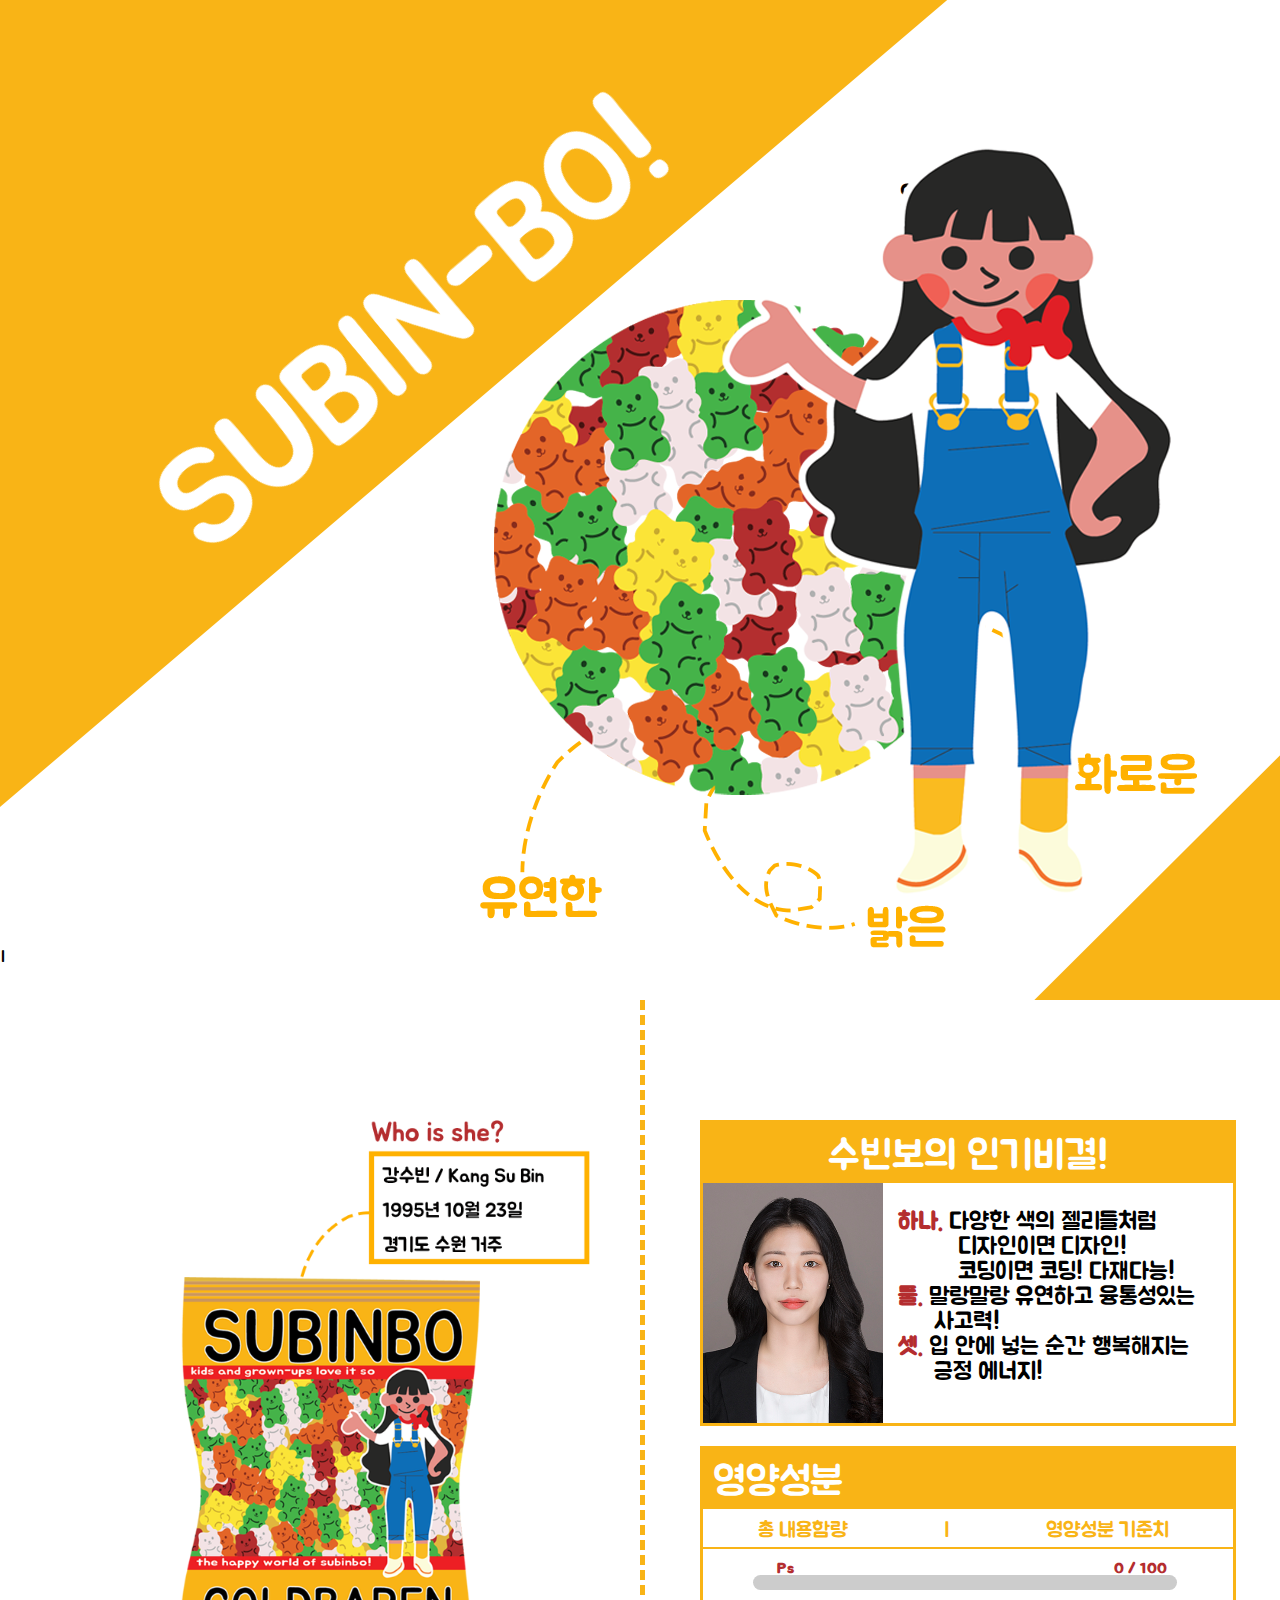
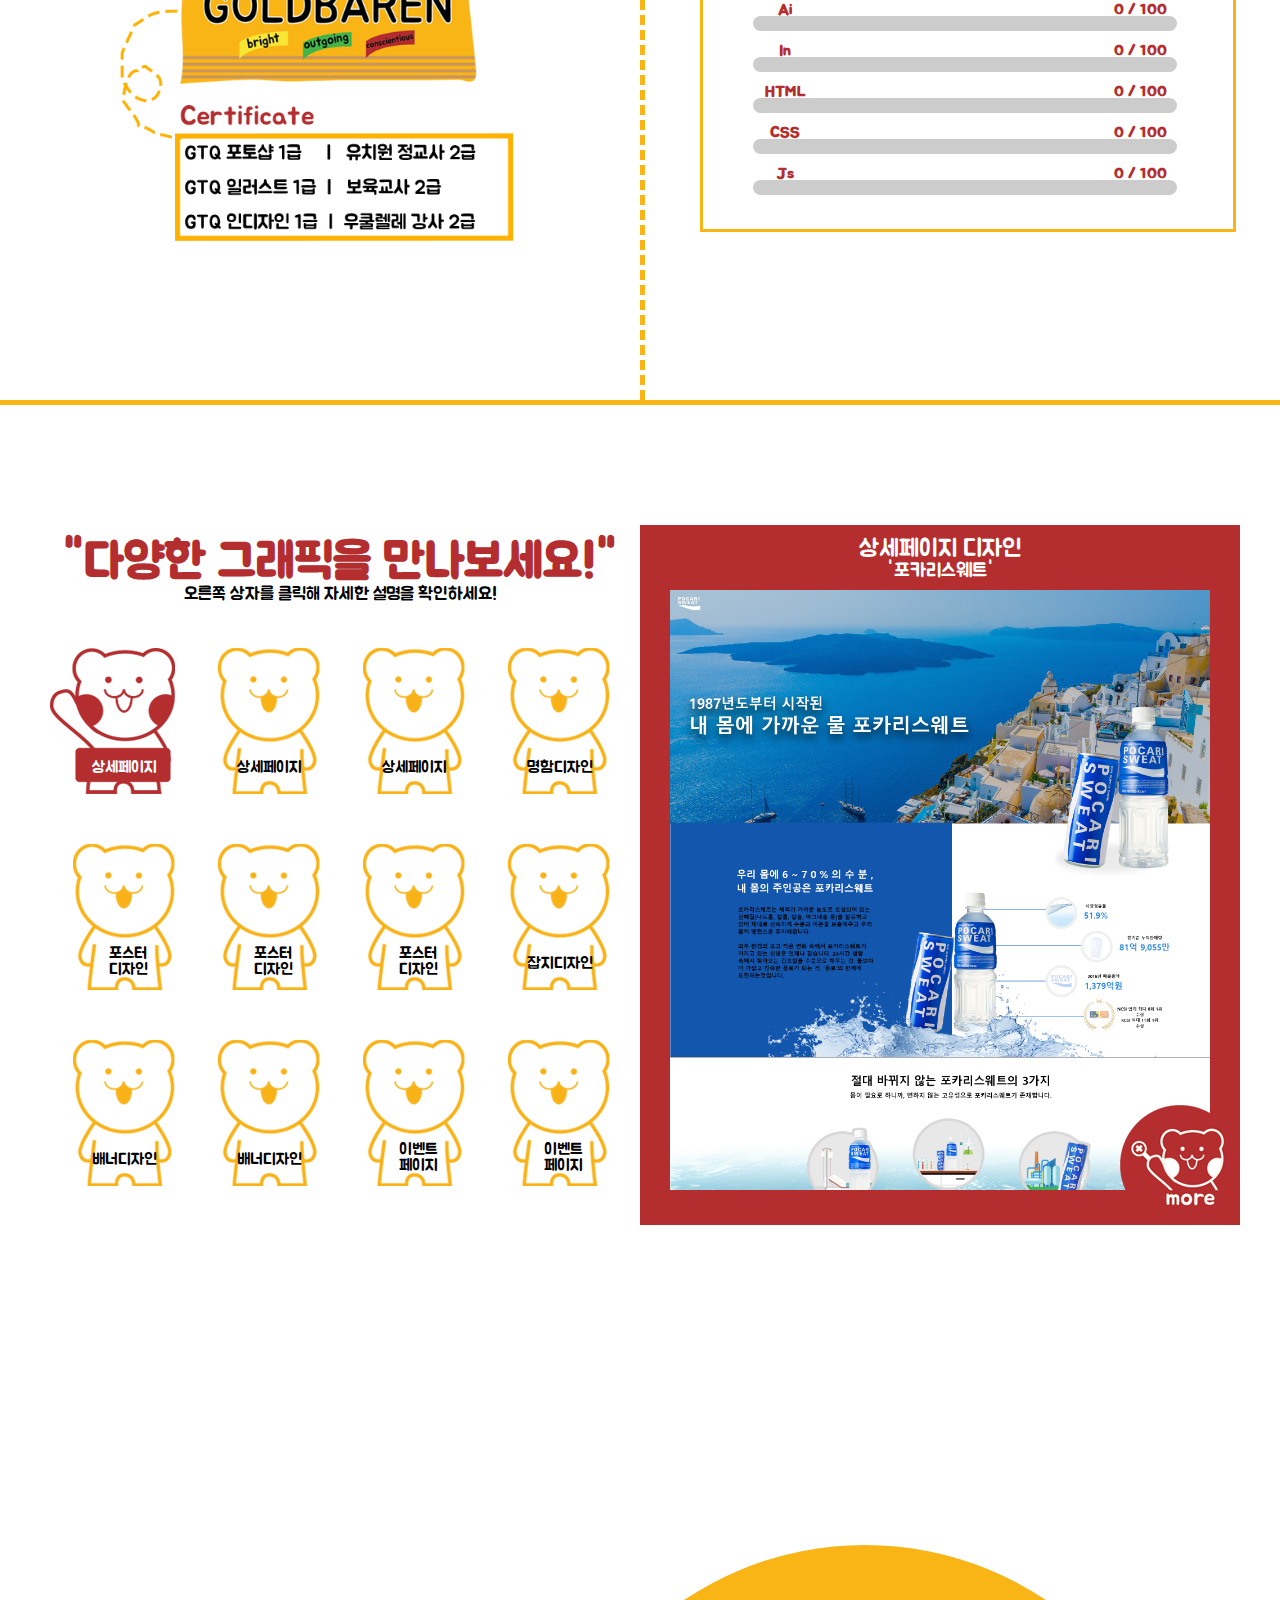
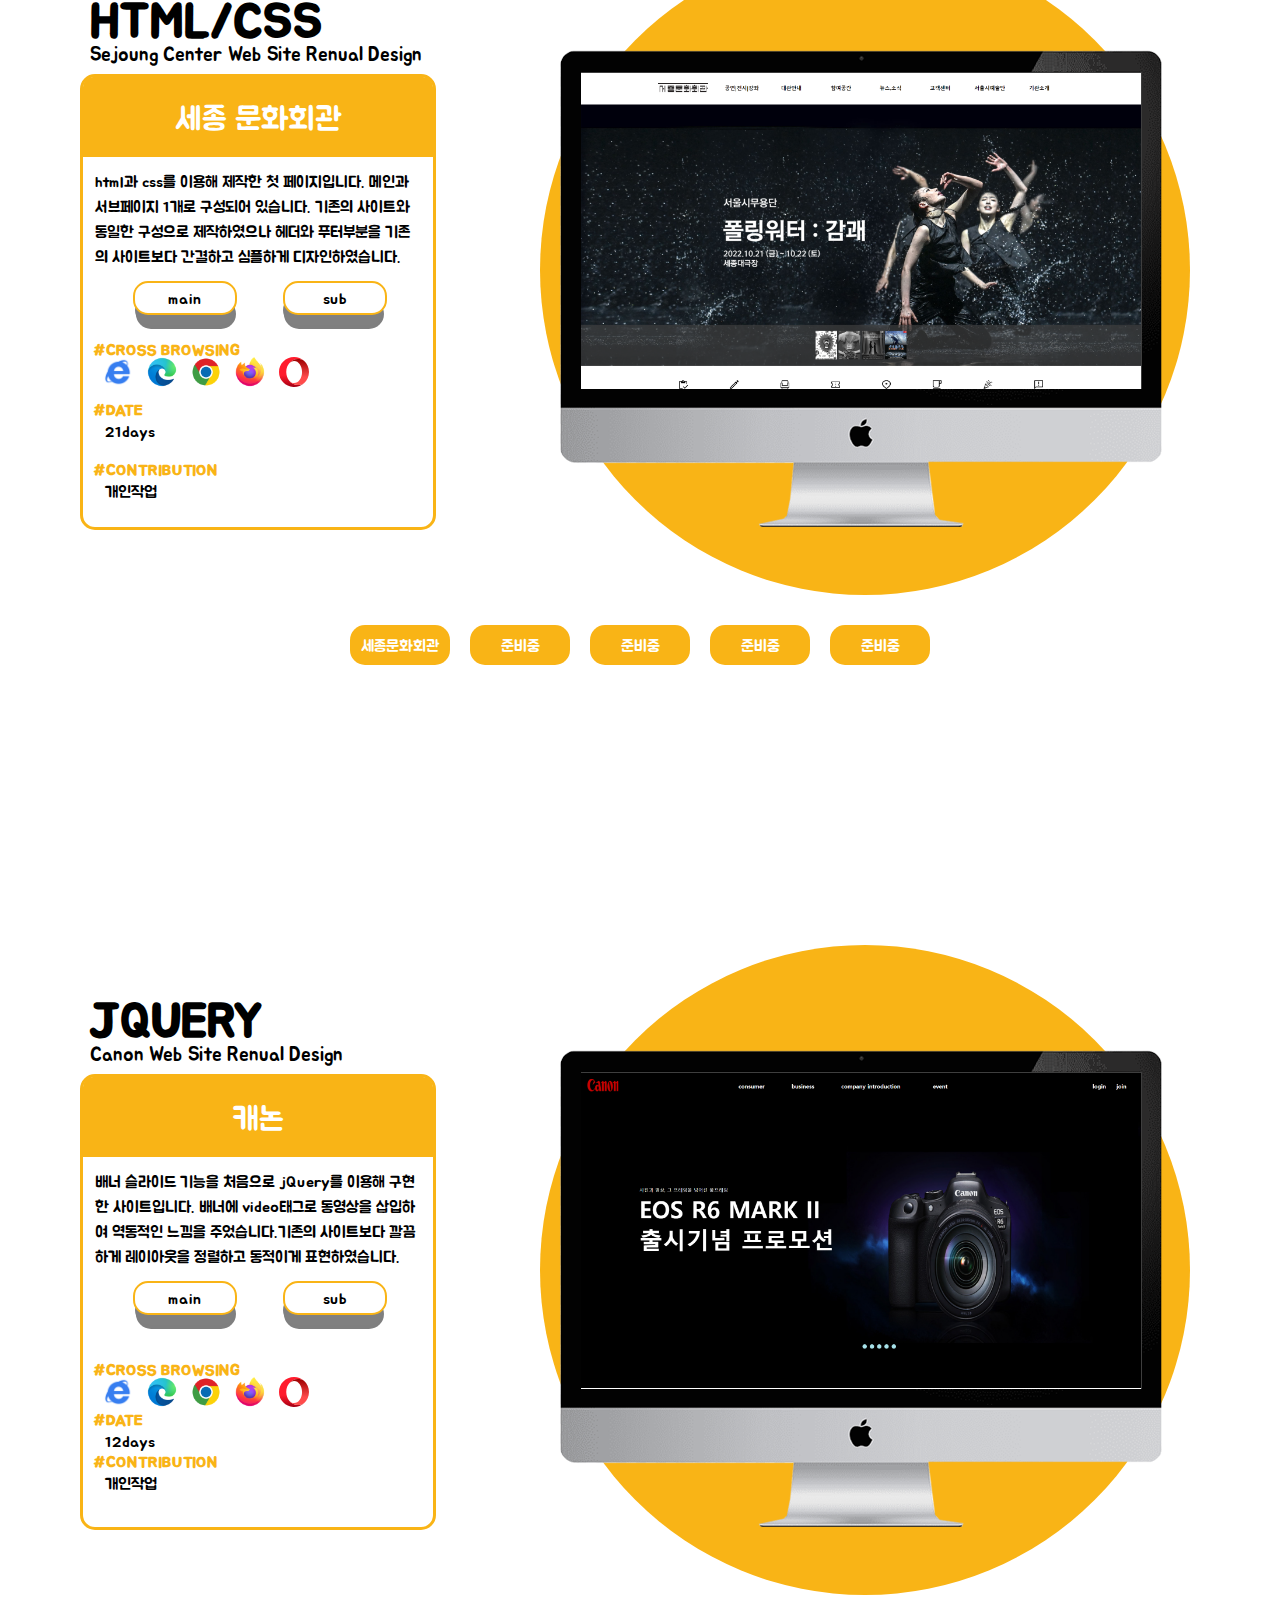
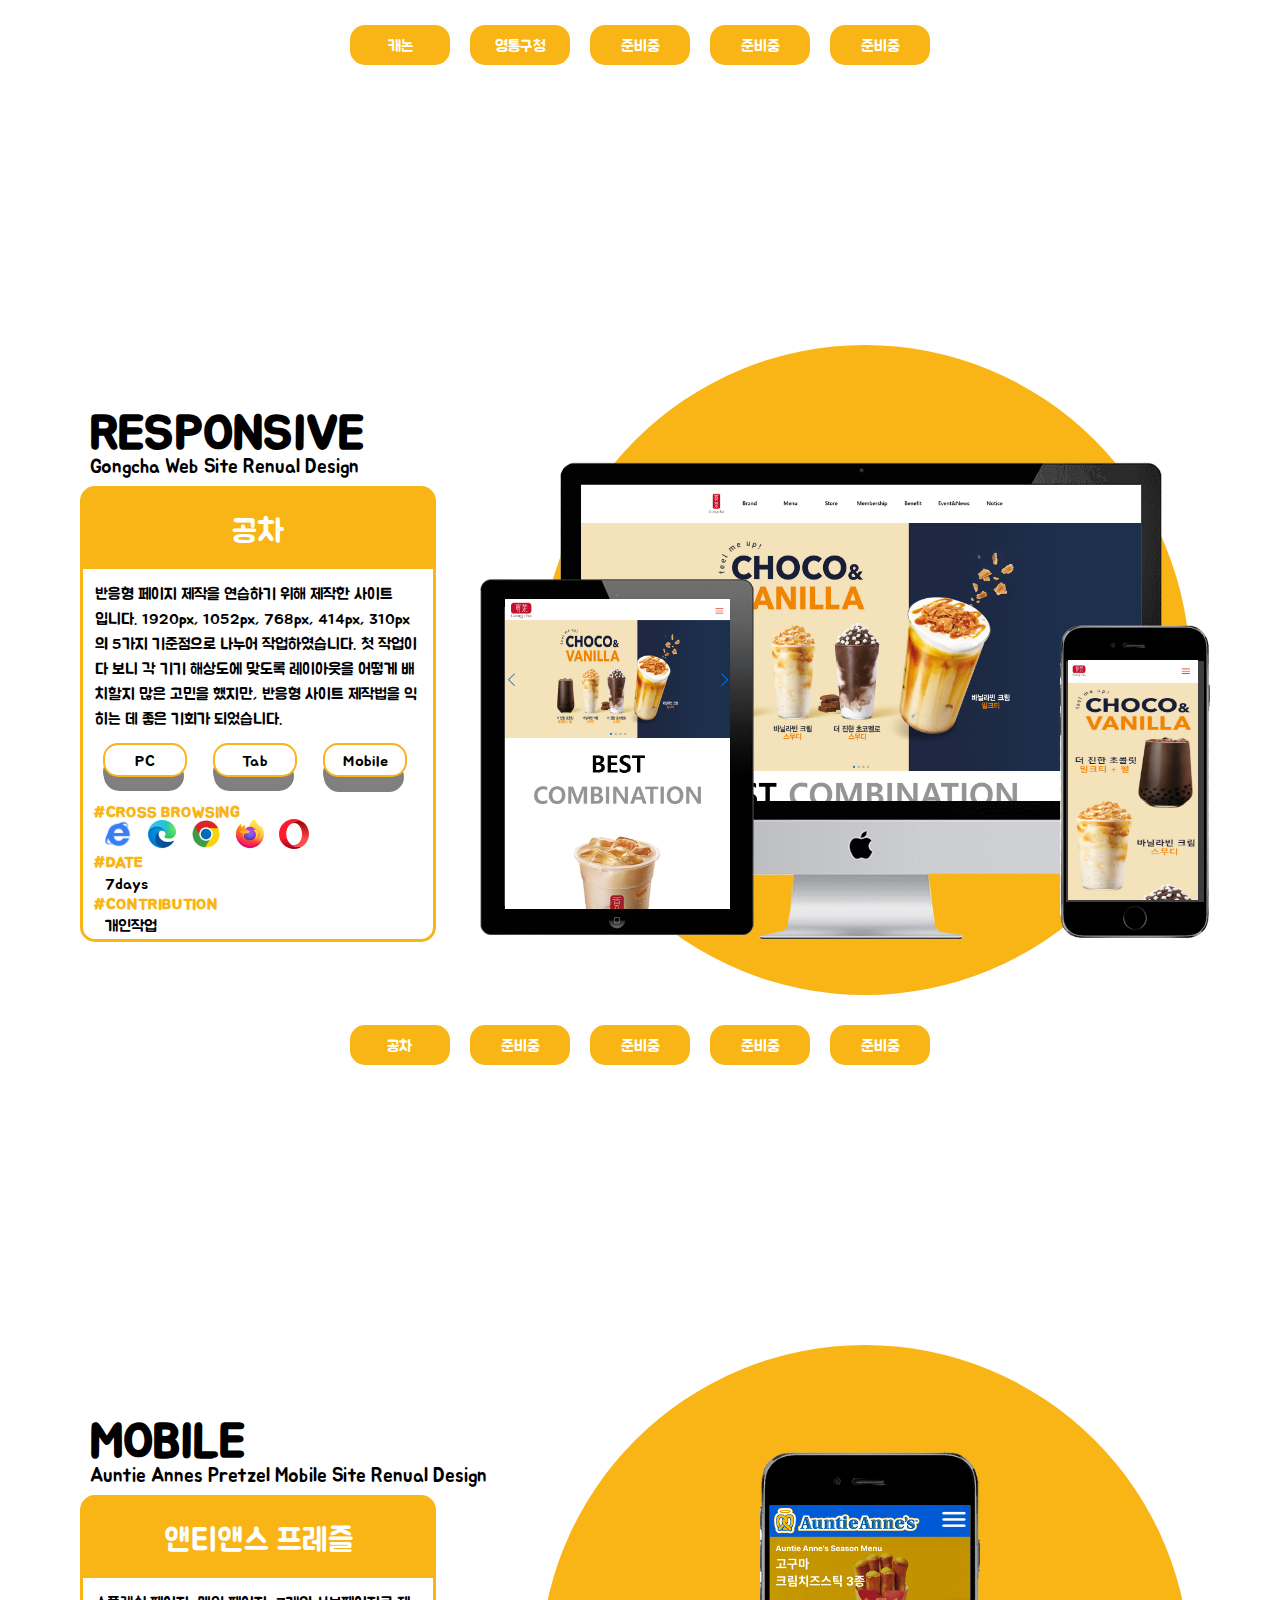
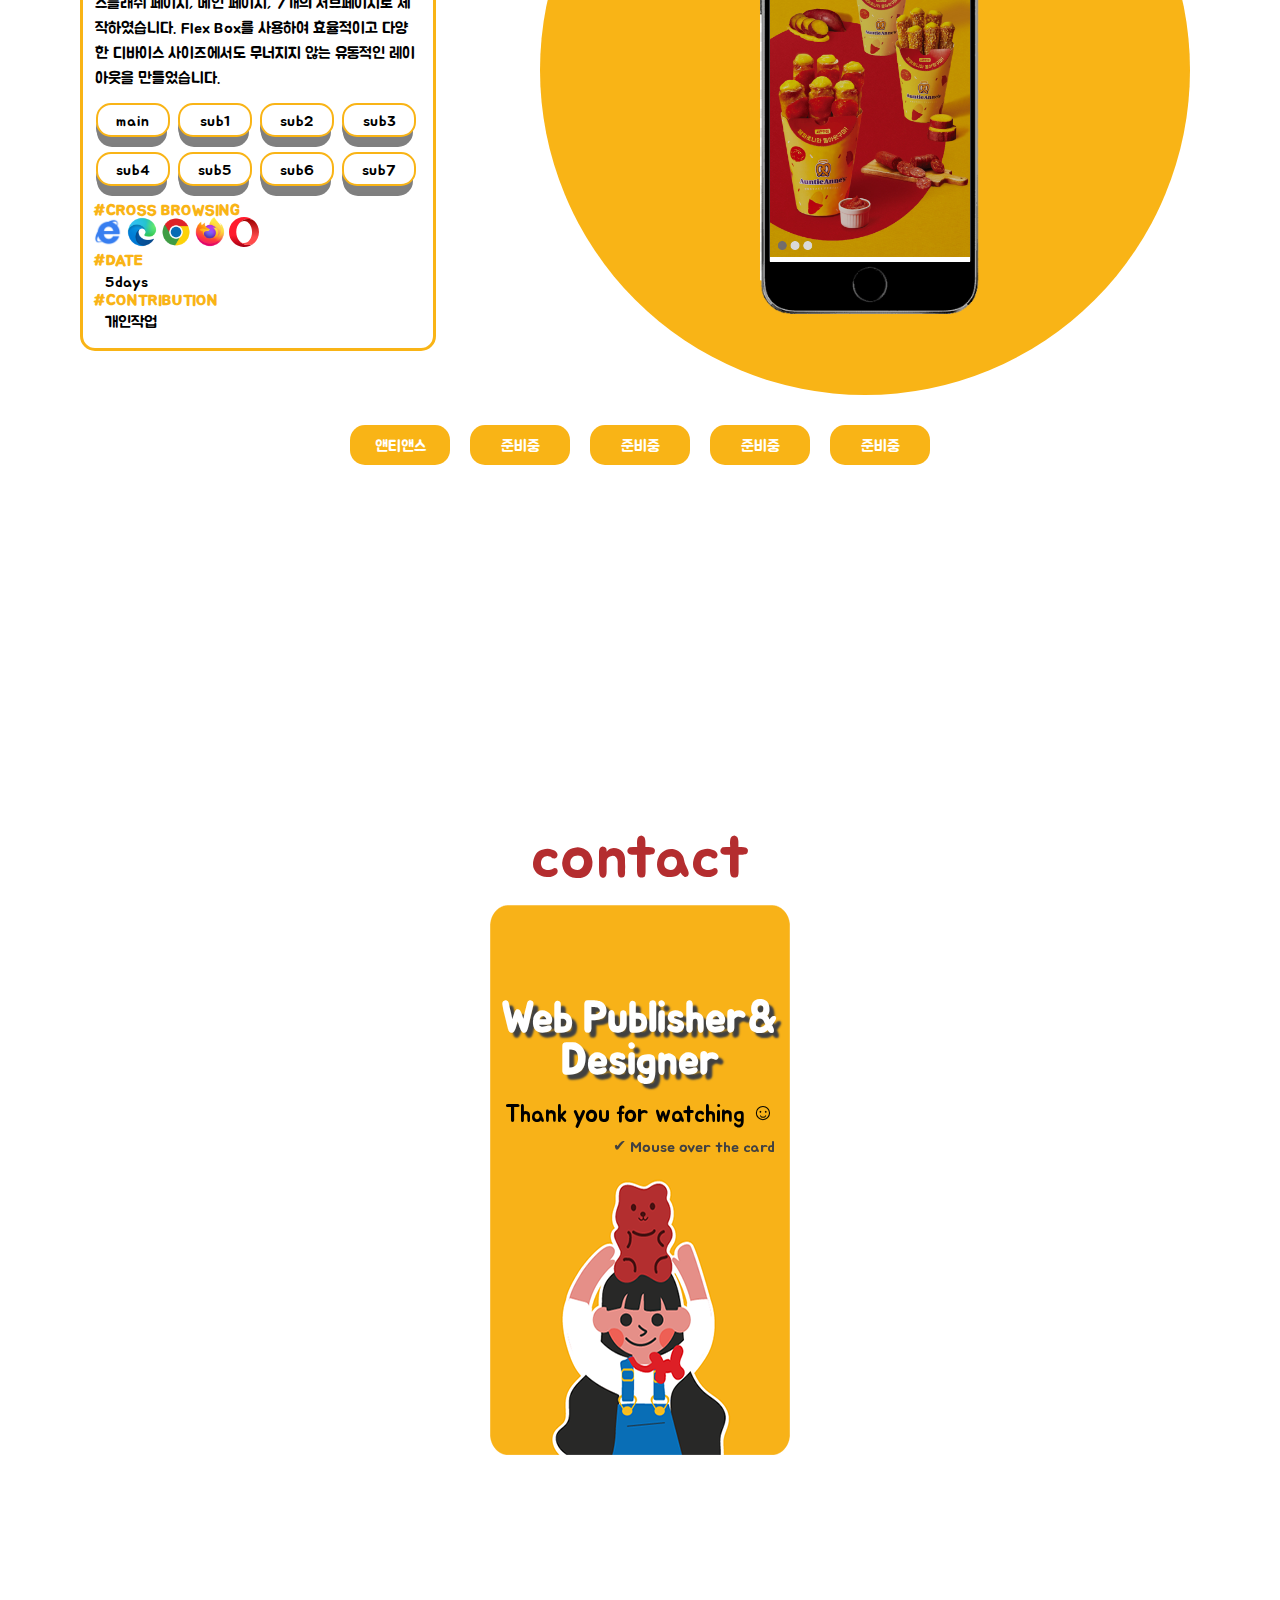
==== commit 9f3ba8c2: "Add files via upload" ====
--- a/index.html
+++ b/index.html
@@ -27,7 +27,7 @@
     <link rel="stylesheet" href="./css/popup.css"> <!-- 팝업 -->
     <link rel="shortcut icon" href="./image/favicon1.ico"> <!-- 파비콘 -->
     <link rel="stylesheet" href="./image/favicon1.png">
-    <!-- aos -->\
+    <!-- aos -->
     <link rel="stylesheet" href="./css/aos.css">
     <script src="./js/aos.js"></script>
  
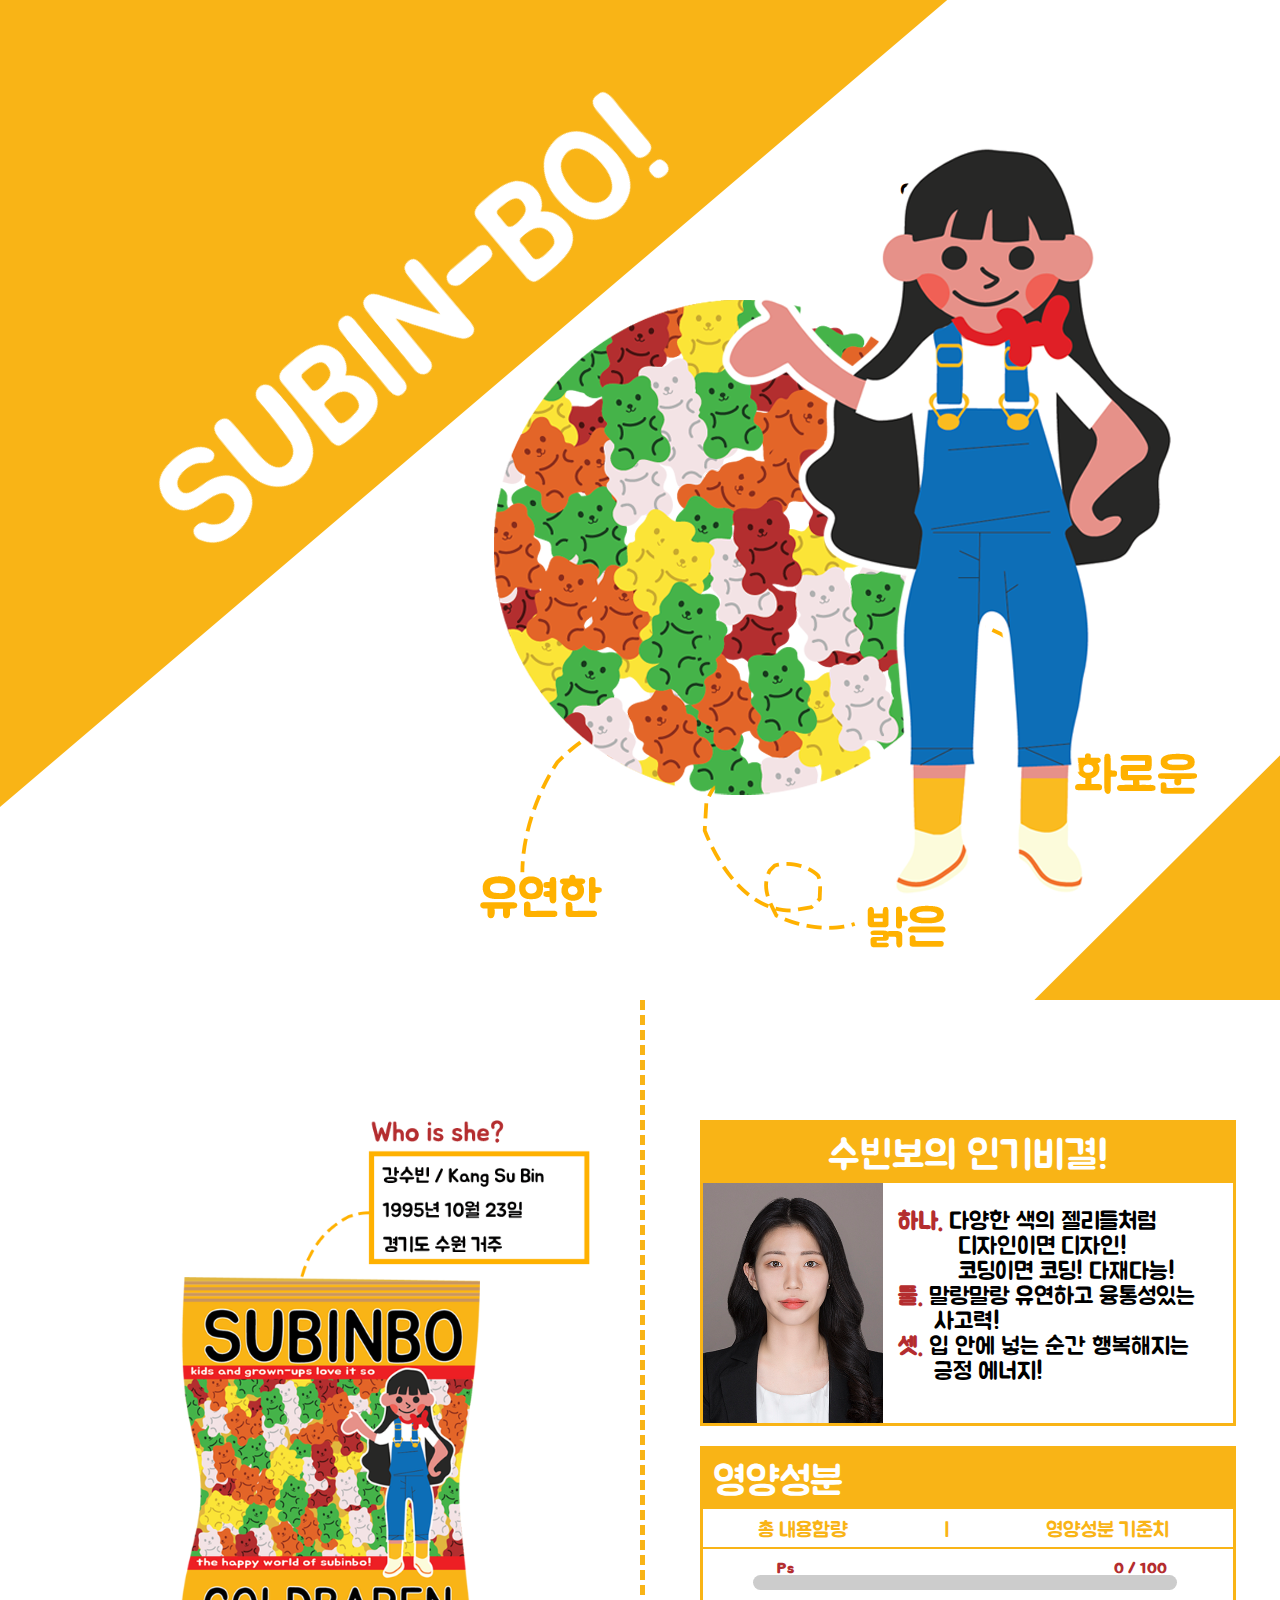
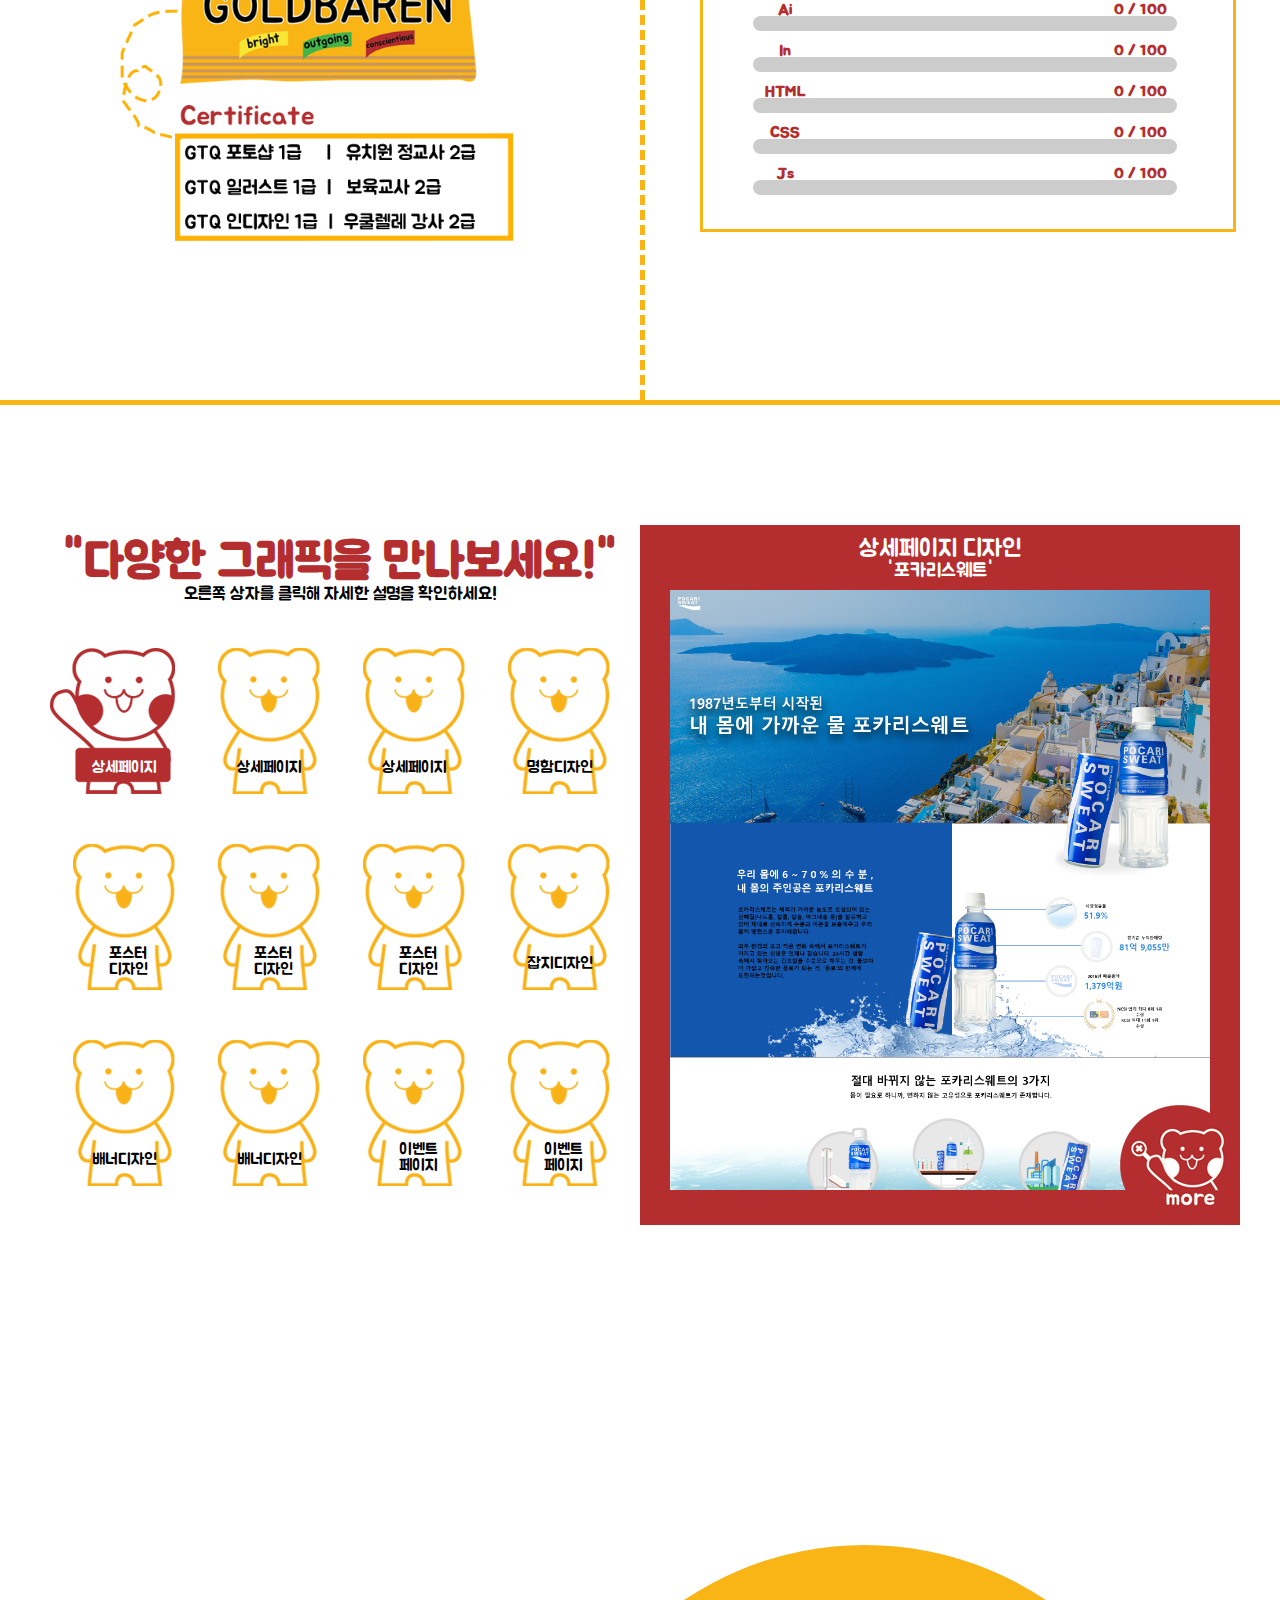
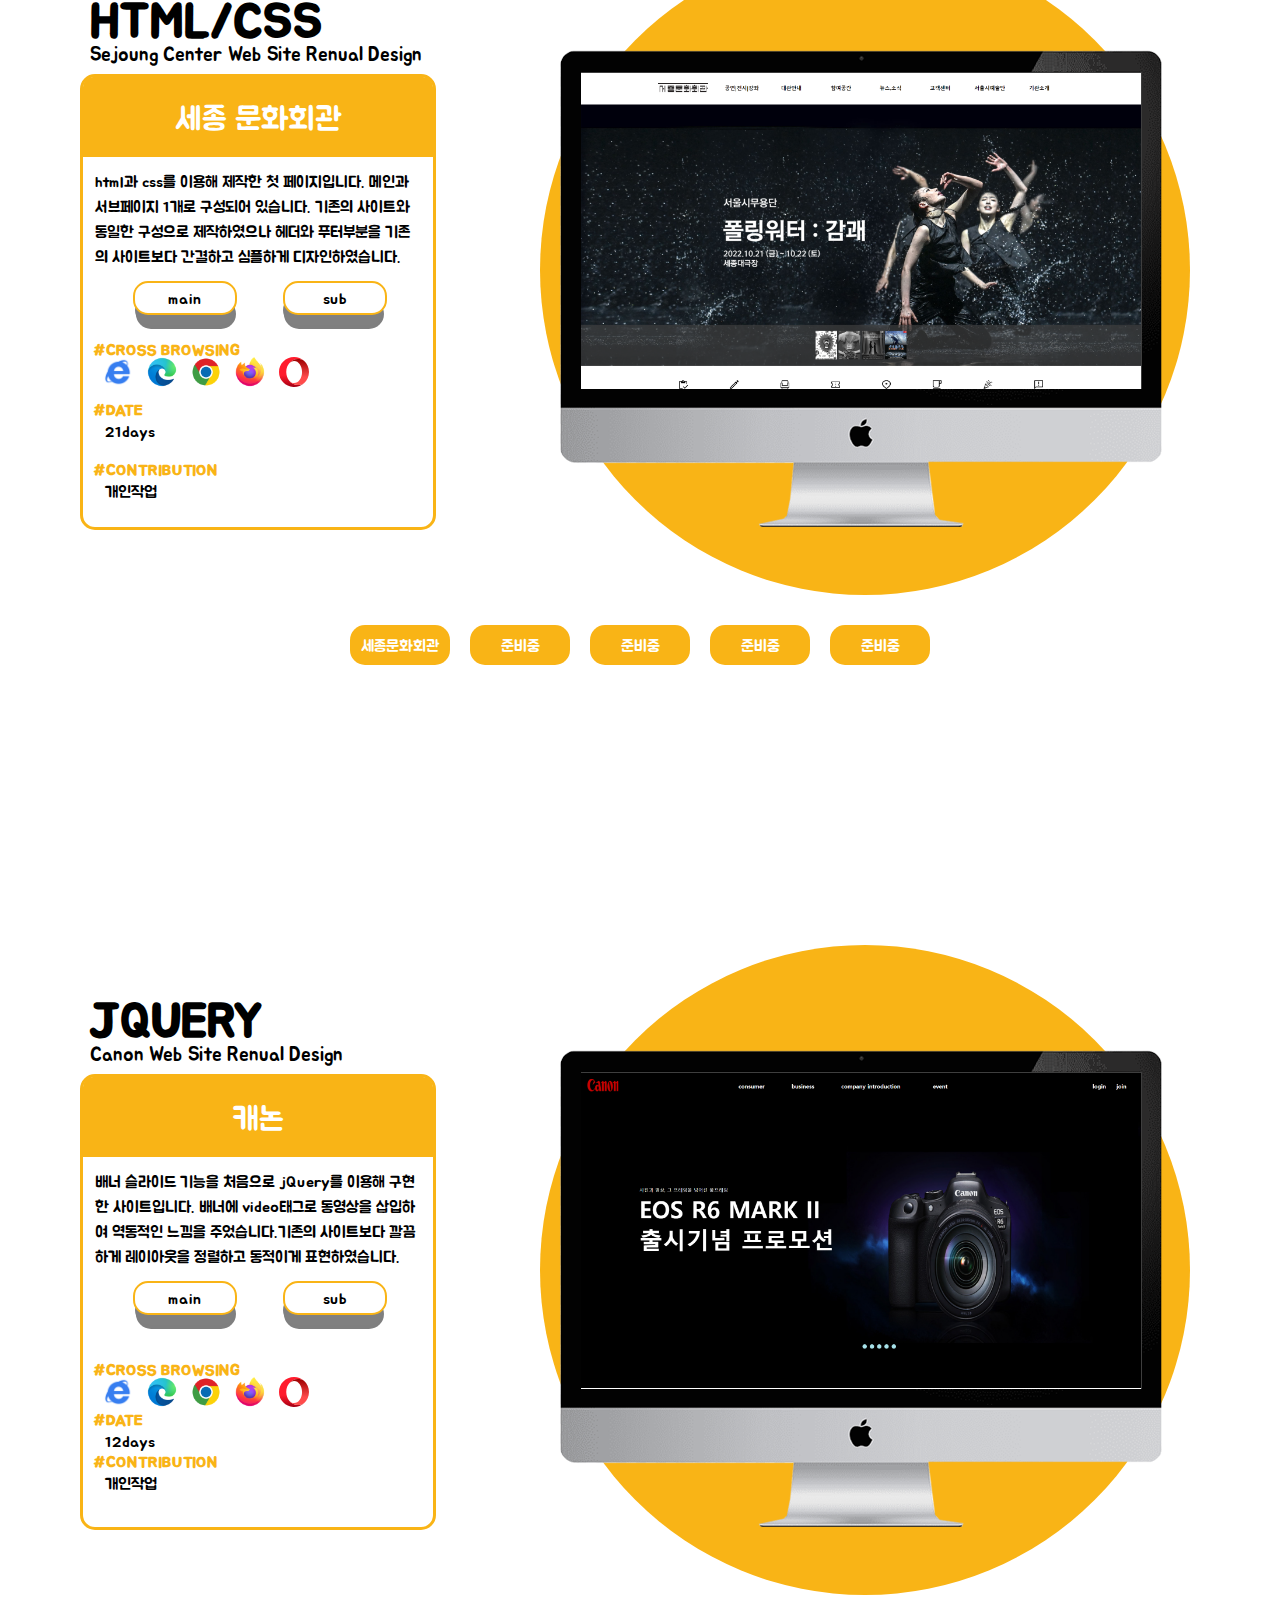
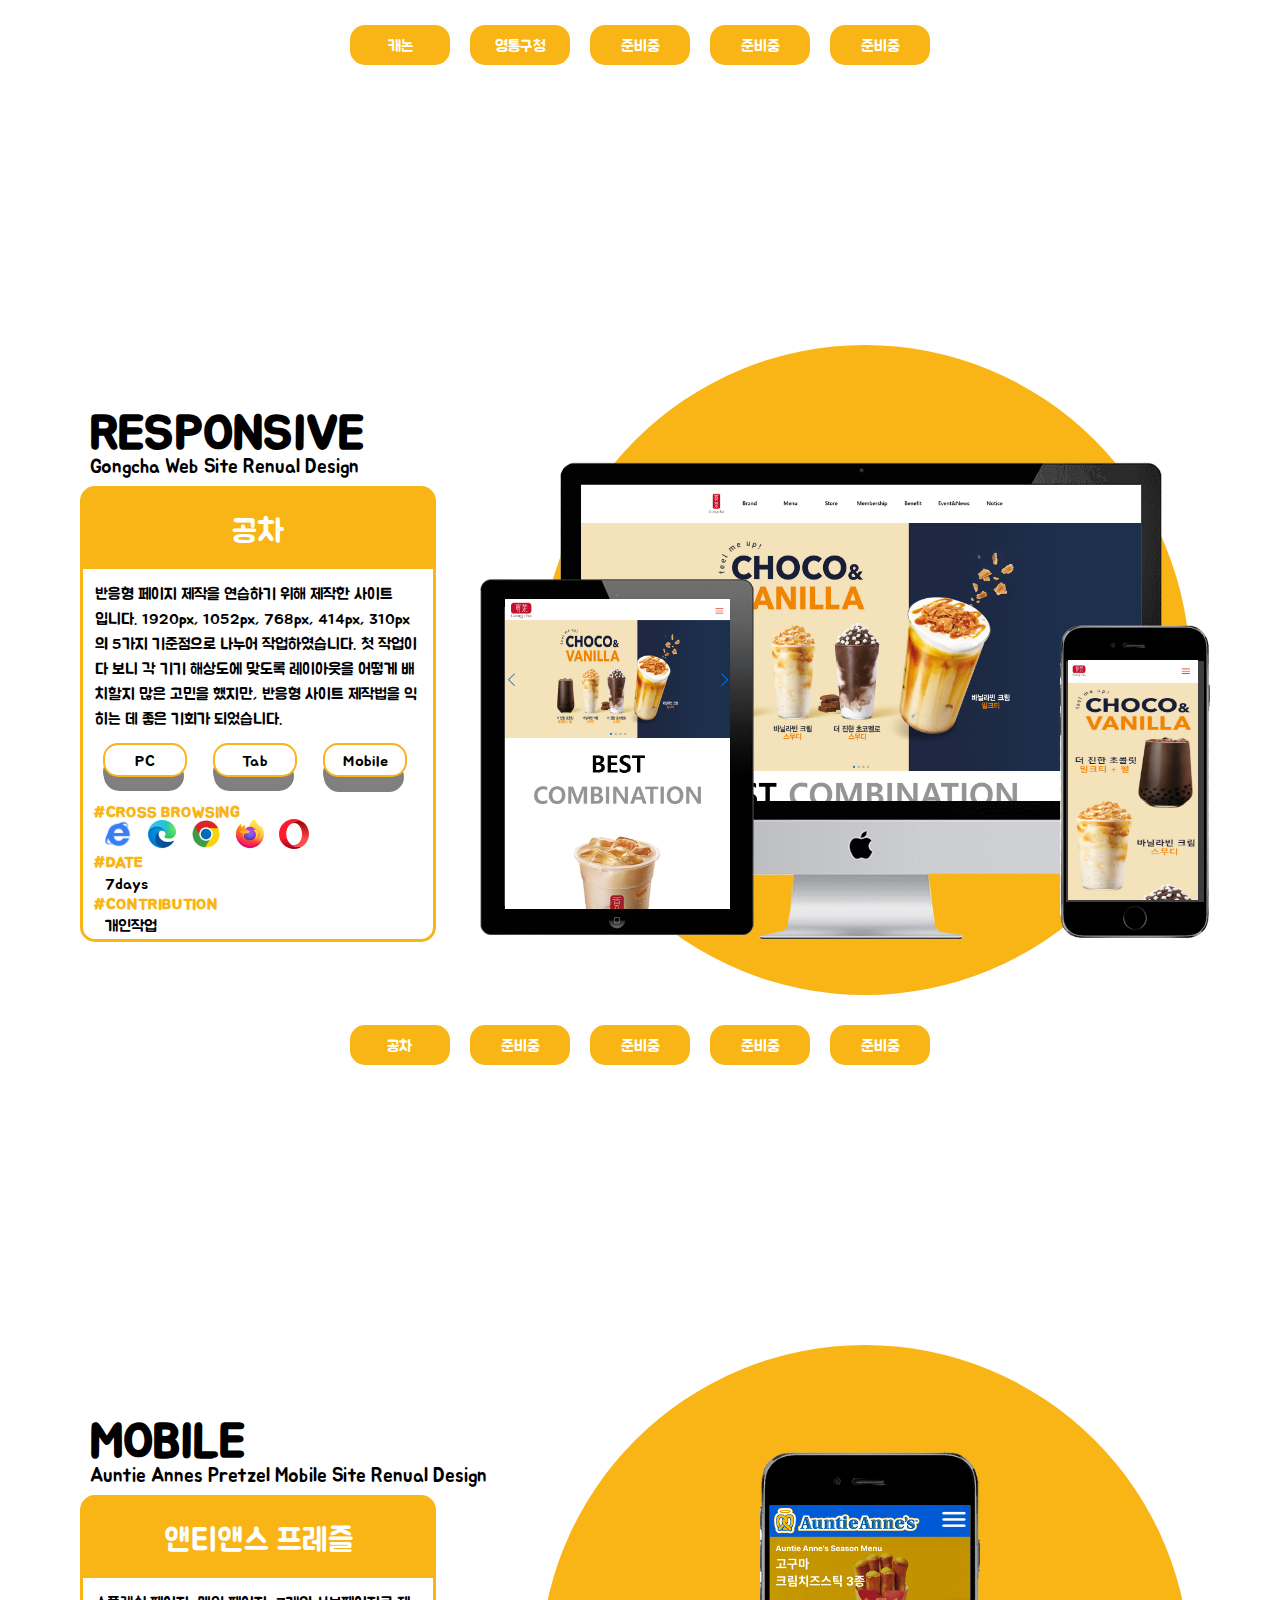
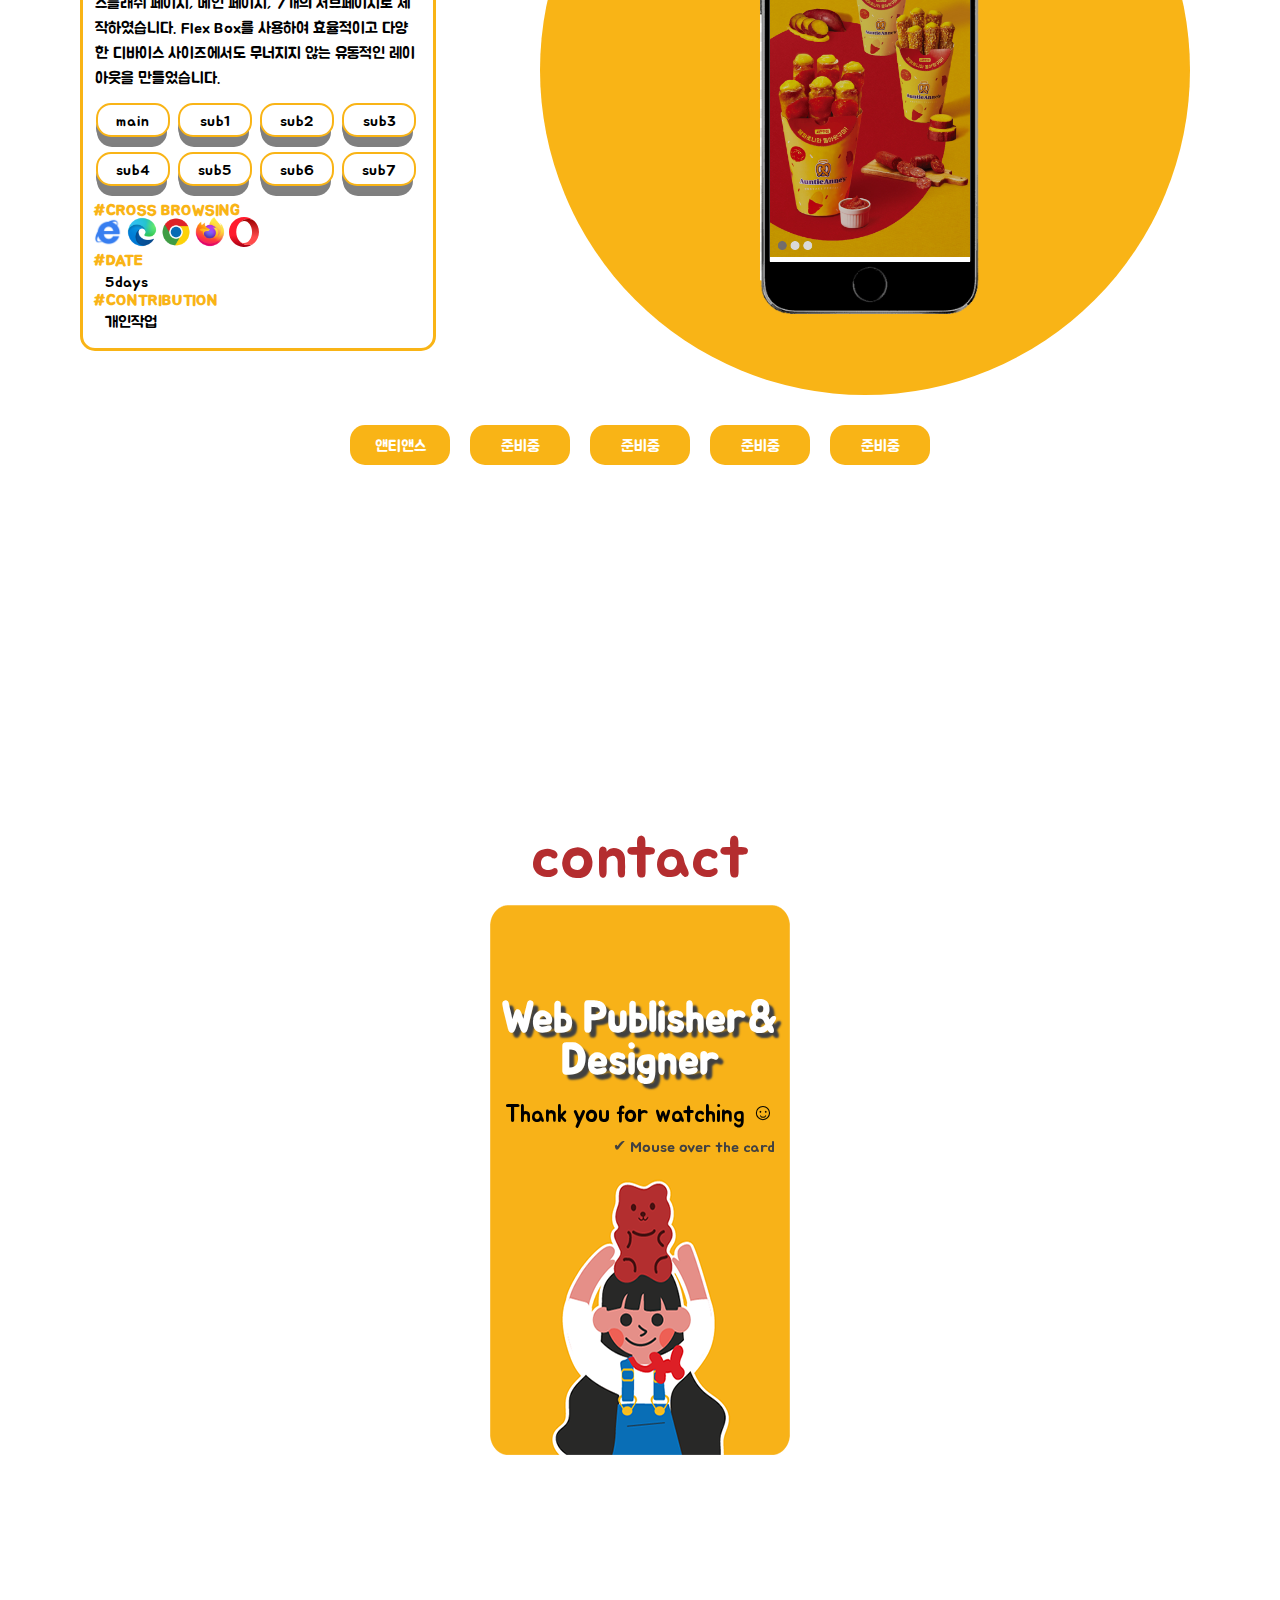
==== commit e2d7ce02: "Add files via upload" ====
--- a/index.html
+++ b/index.html
@@ -55,34 +55,36 @@
     <div id="wrap">
         <div id="header">
             <div id="menuWrap">
-                <ul id="menu" class="cf">
-                    <li class="mLogo">
-                        <a href="#main">
-                            <h1><img src="./image/logo.png" alt="logo"></h1>
-                        </a>
-                    </li>
-                    <li>
-                        <a href="#profile">PROFILE</a>
-                    </li>
-                    <li>
-                        <a href="#graphic">GRAPHIC</a>
-                    </li>
-                    <li>
-                        <a href="#css">CSS</a>
-                    </li>
-                    <li>
-                        <a href="#jquery">JQUERY</a>
-                    </li>
-                    <li>
-                        <a href="#responsive">RESPONSIVE</a>
-                    </li>
-                    <li>
-                        <a href="#mobile">MOBILE</a>
-                    </li>
-                    <li>
-                        <a href="#contact">CONTACT</a>
-                    </li>
-                </ul>
+                <nav>
+                    <ul id="menu" class="cf">
+                        <li class="mLogo">
+                            <a href="#main">
+                                <h1><img src="./image/logo.png" alt="logo"></h1>
+                            </a>
+                        </li>
+                        <li>
+                            <a href="#profile">PROFILE</a>
+                        </li>
+                        <li>
+                            <a href="#graphic">GRAPHIC</a>
+                        </li>
+                        <li>
+                            <a href="#css">CSS</a>
+                        </li>
+                        <li>
+                            <a href="#jquery">JQUERY</a>
+                        </li>
+                        <li>
+                            <a href="#responsive">RESPONSIVE</a>
+                        </li>
+                        <li>
+                            <a href="#mobile">MOBILE</a>
+                        </li>
+                        <li>
+                            <a href="#contact">CONTACT</a>
+                        </li>
+                    </ul>
+                </nav>
             </div>
         </div>
 
@@ -1989,7 +1991,9 @@
     </div>
     <script src="https://unpkg.com/aos@2.3.1/dist/aos.js"></script>
 	<script>
-		AOS.init();
+		$(document).ready(function () {
+            AOS.init();
+        });
 	</script>
 </body>
 
--- a/css/style.css
+++ b/css/style.css
@@ -13,6 +13,7 @@
     left: 50%;
     transform: translate(-50%,.0);
     z-index: 1000;
+    display: none;
 }
 #menuWrap{
     /* width: 100%; */
@@ -114,6 +115,9 @@
     left: 900px;
     font-size: 1.7em;
     text-decoration: underline #f9b416;
+}
+#main .typed-cursor{
+    display: none;
 }
 #mainWrap{
     width: 1200px;
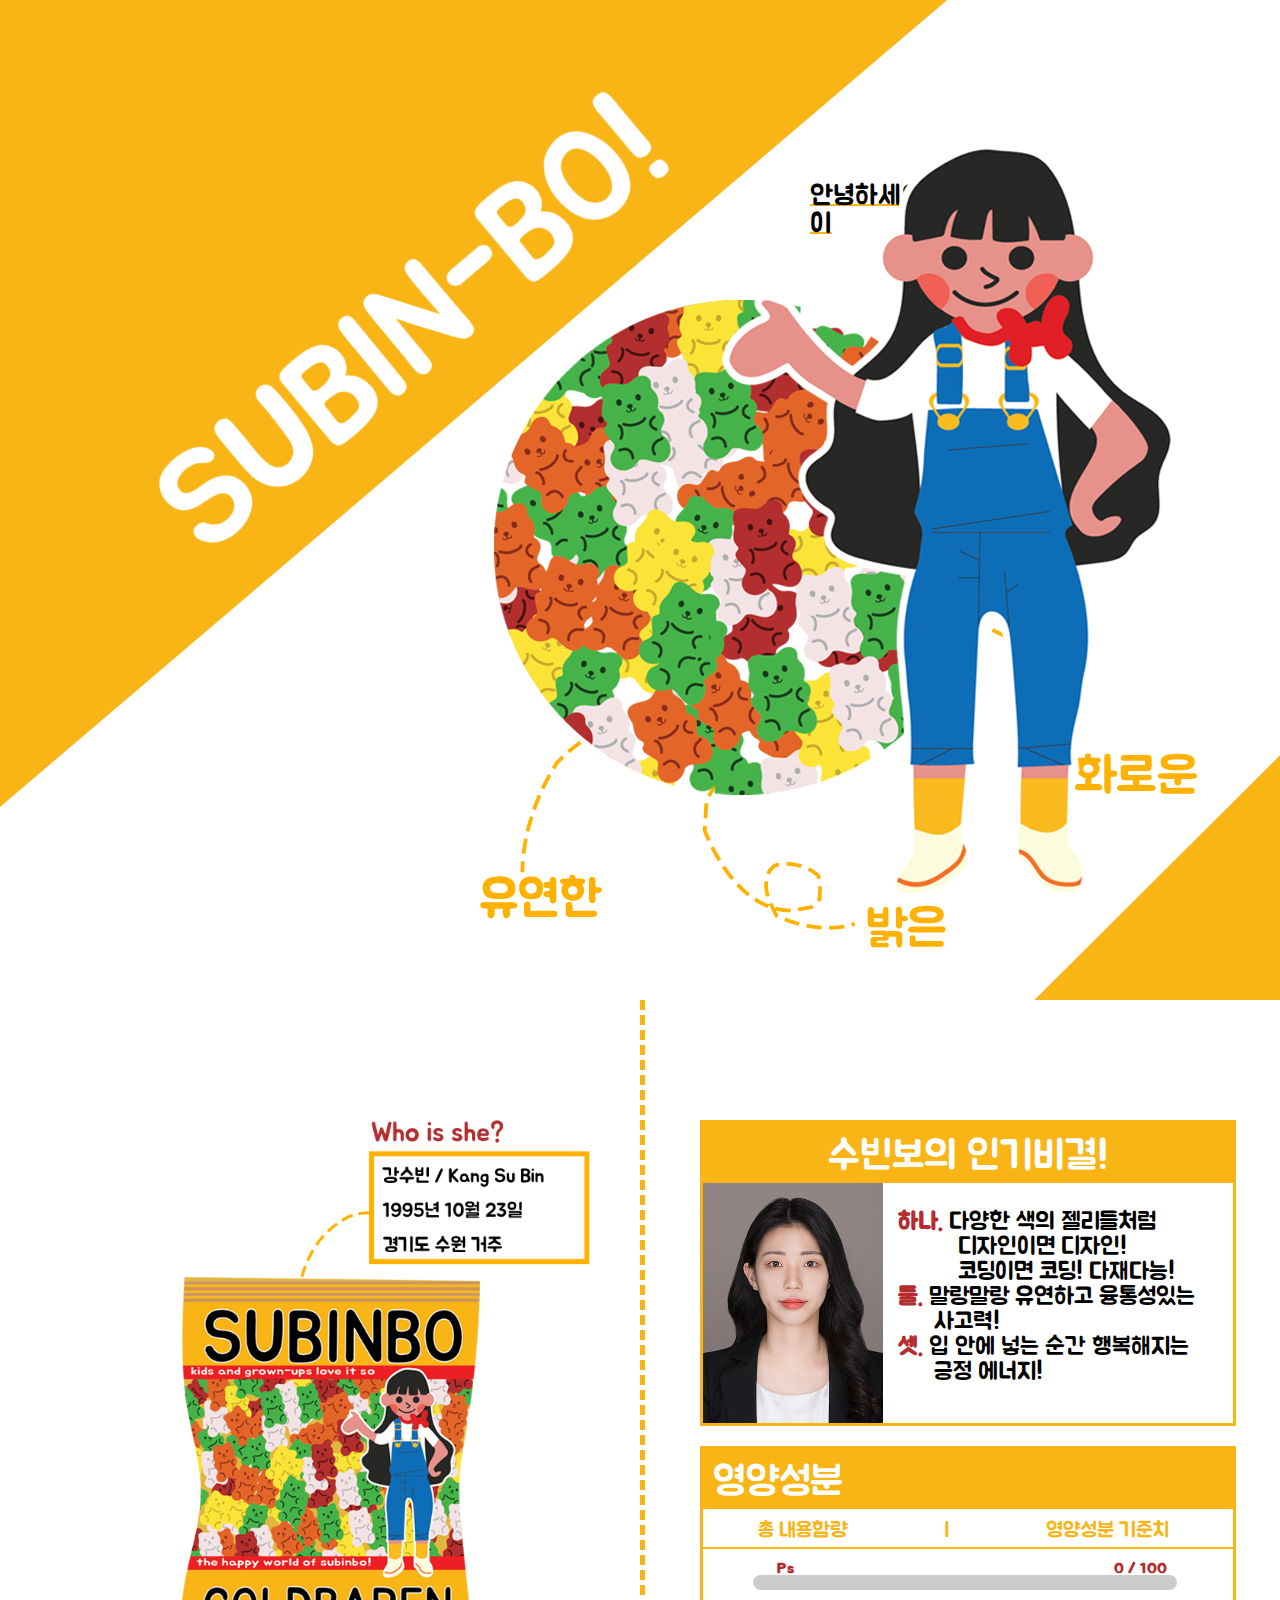
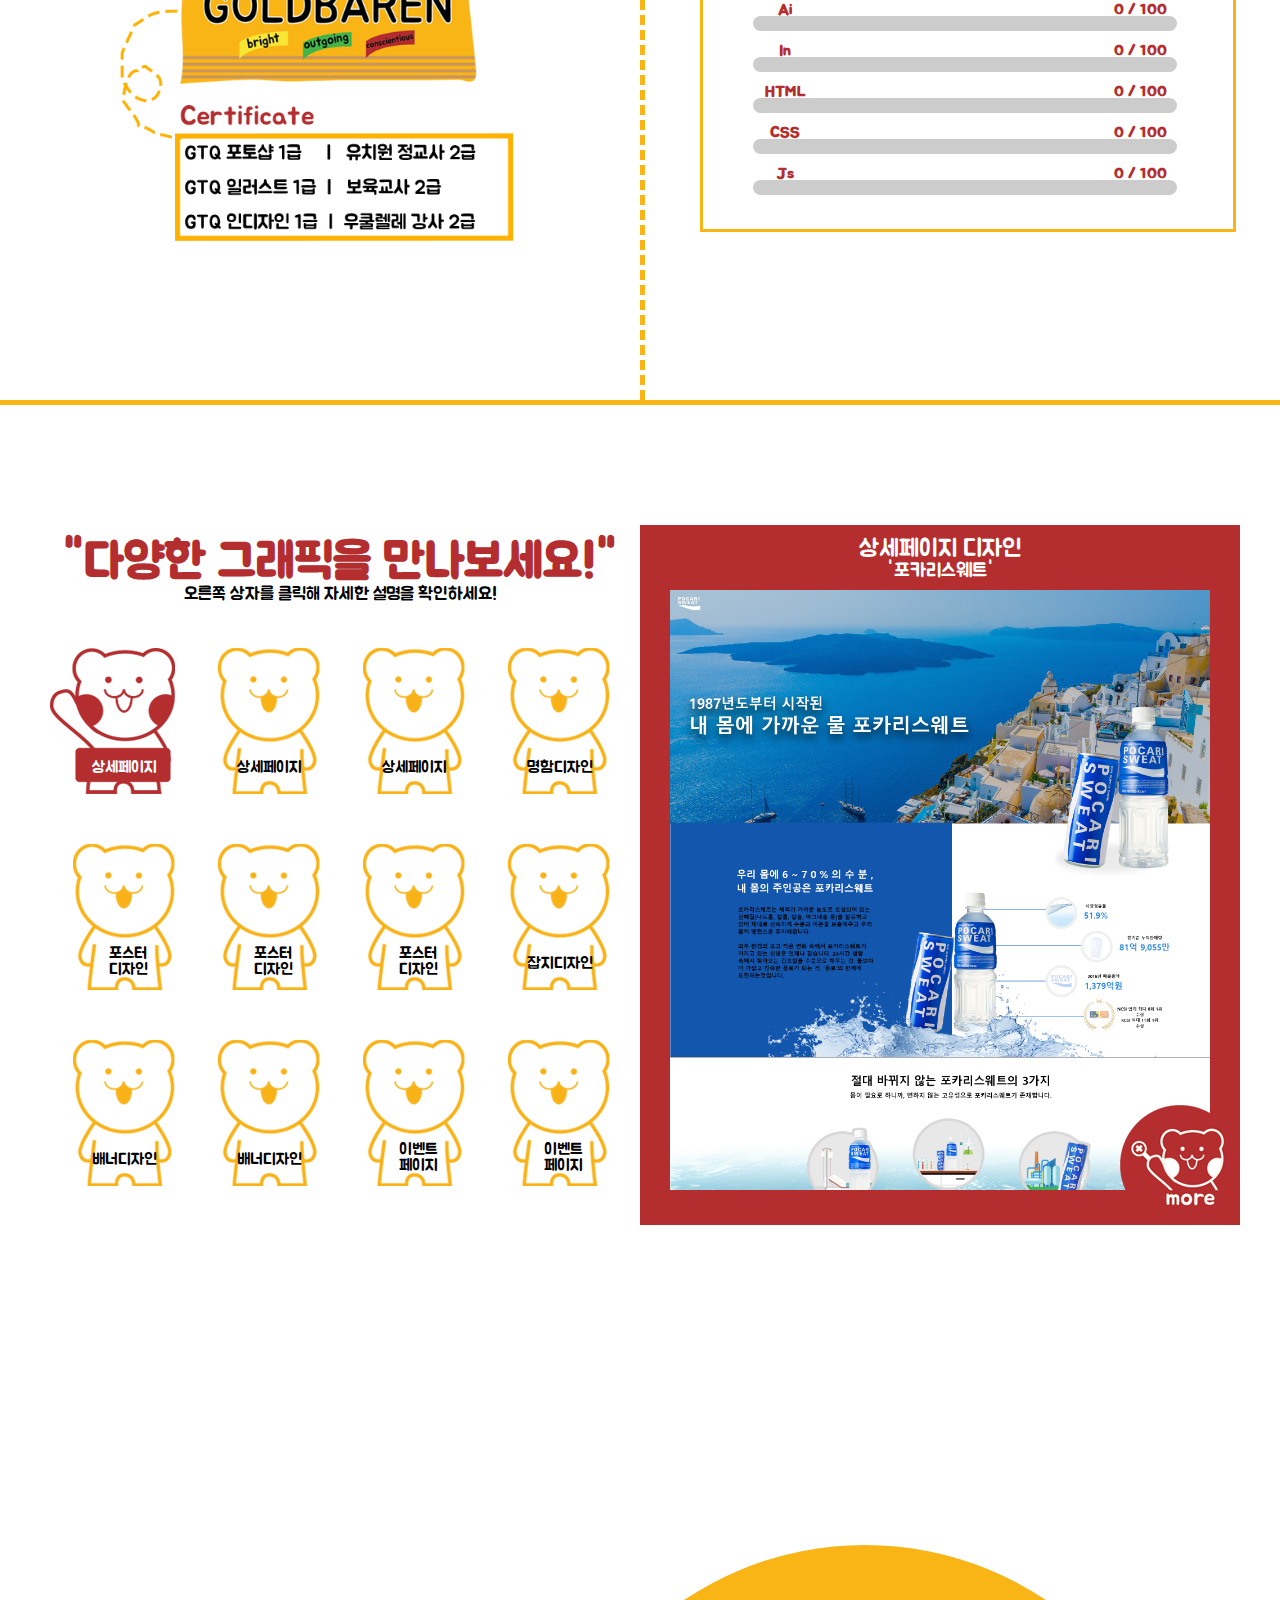
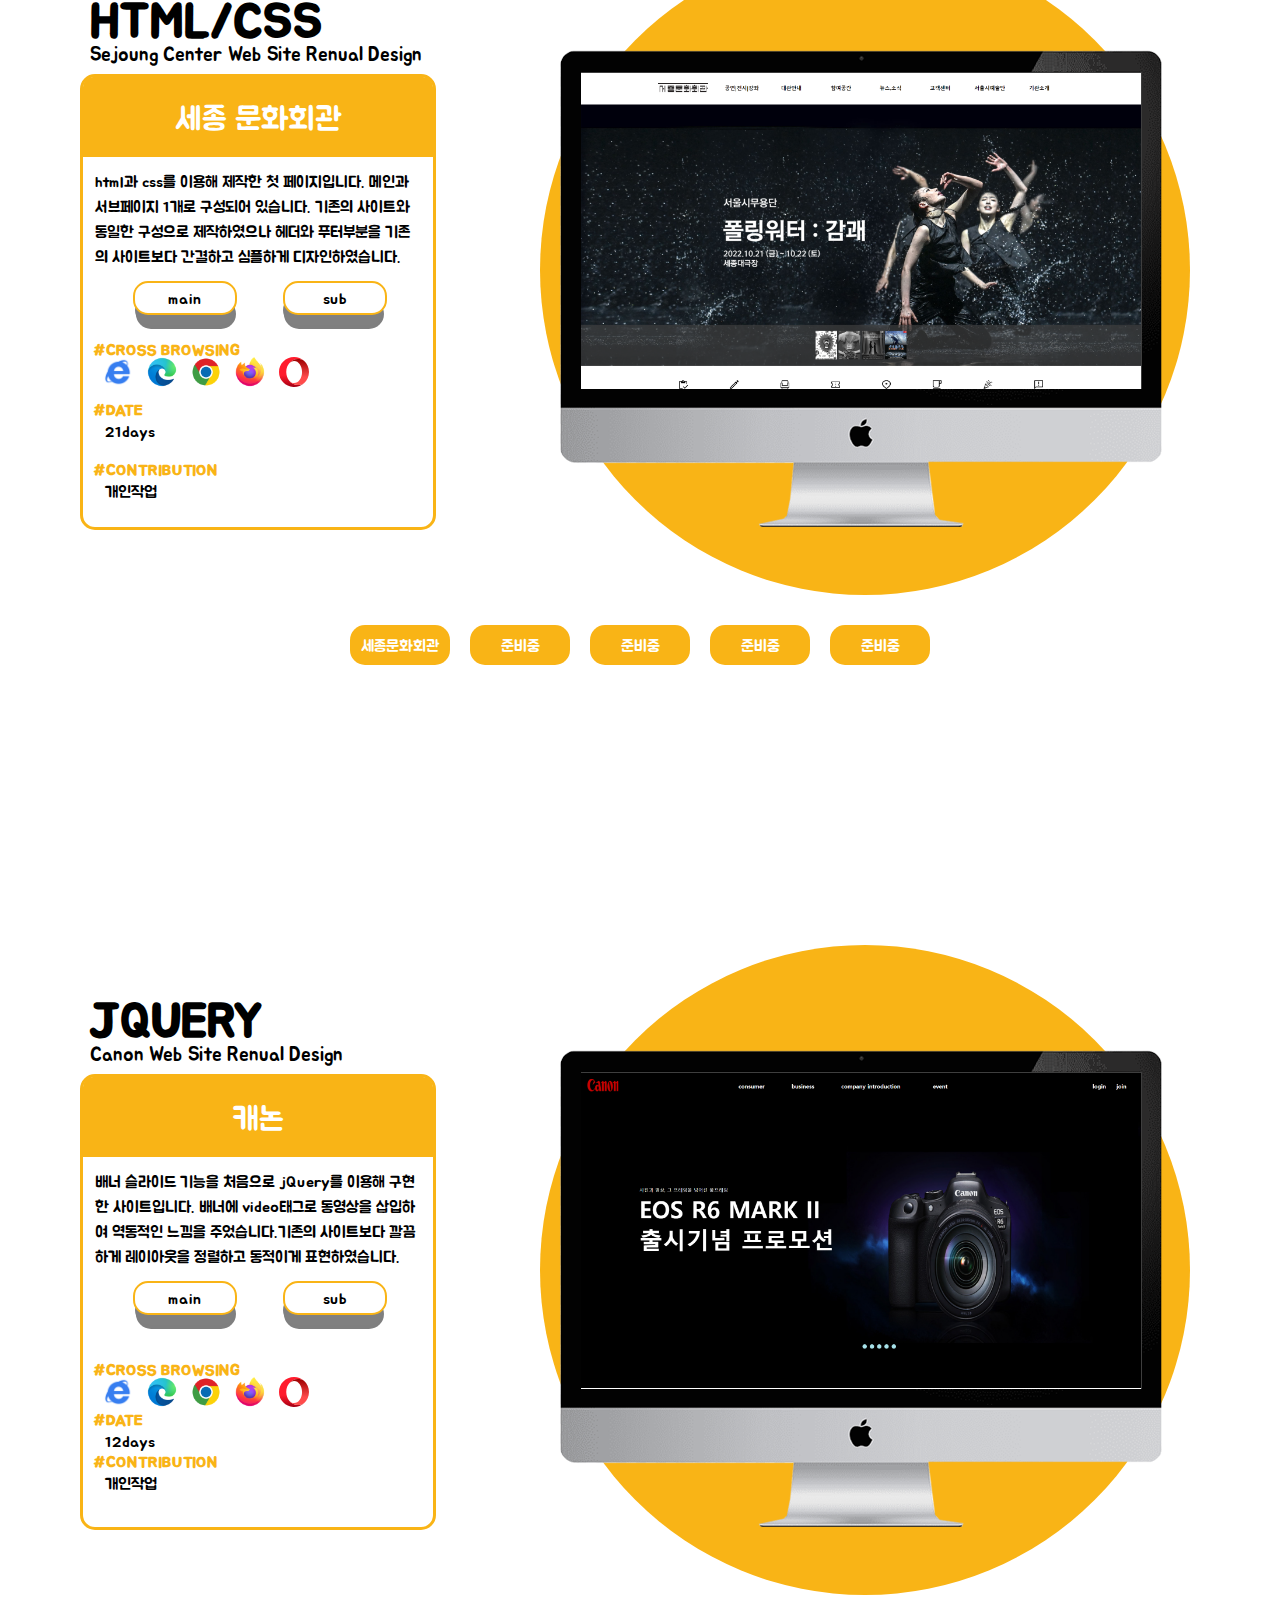
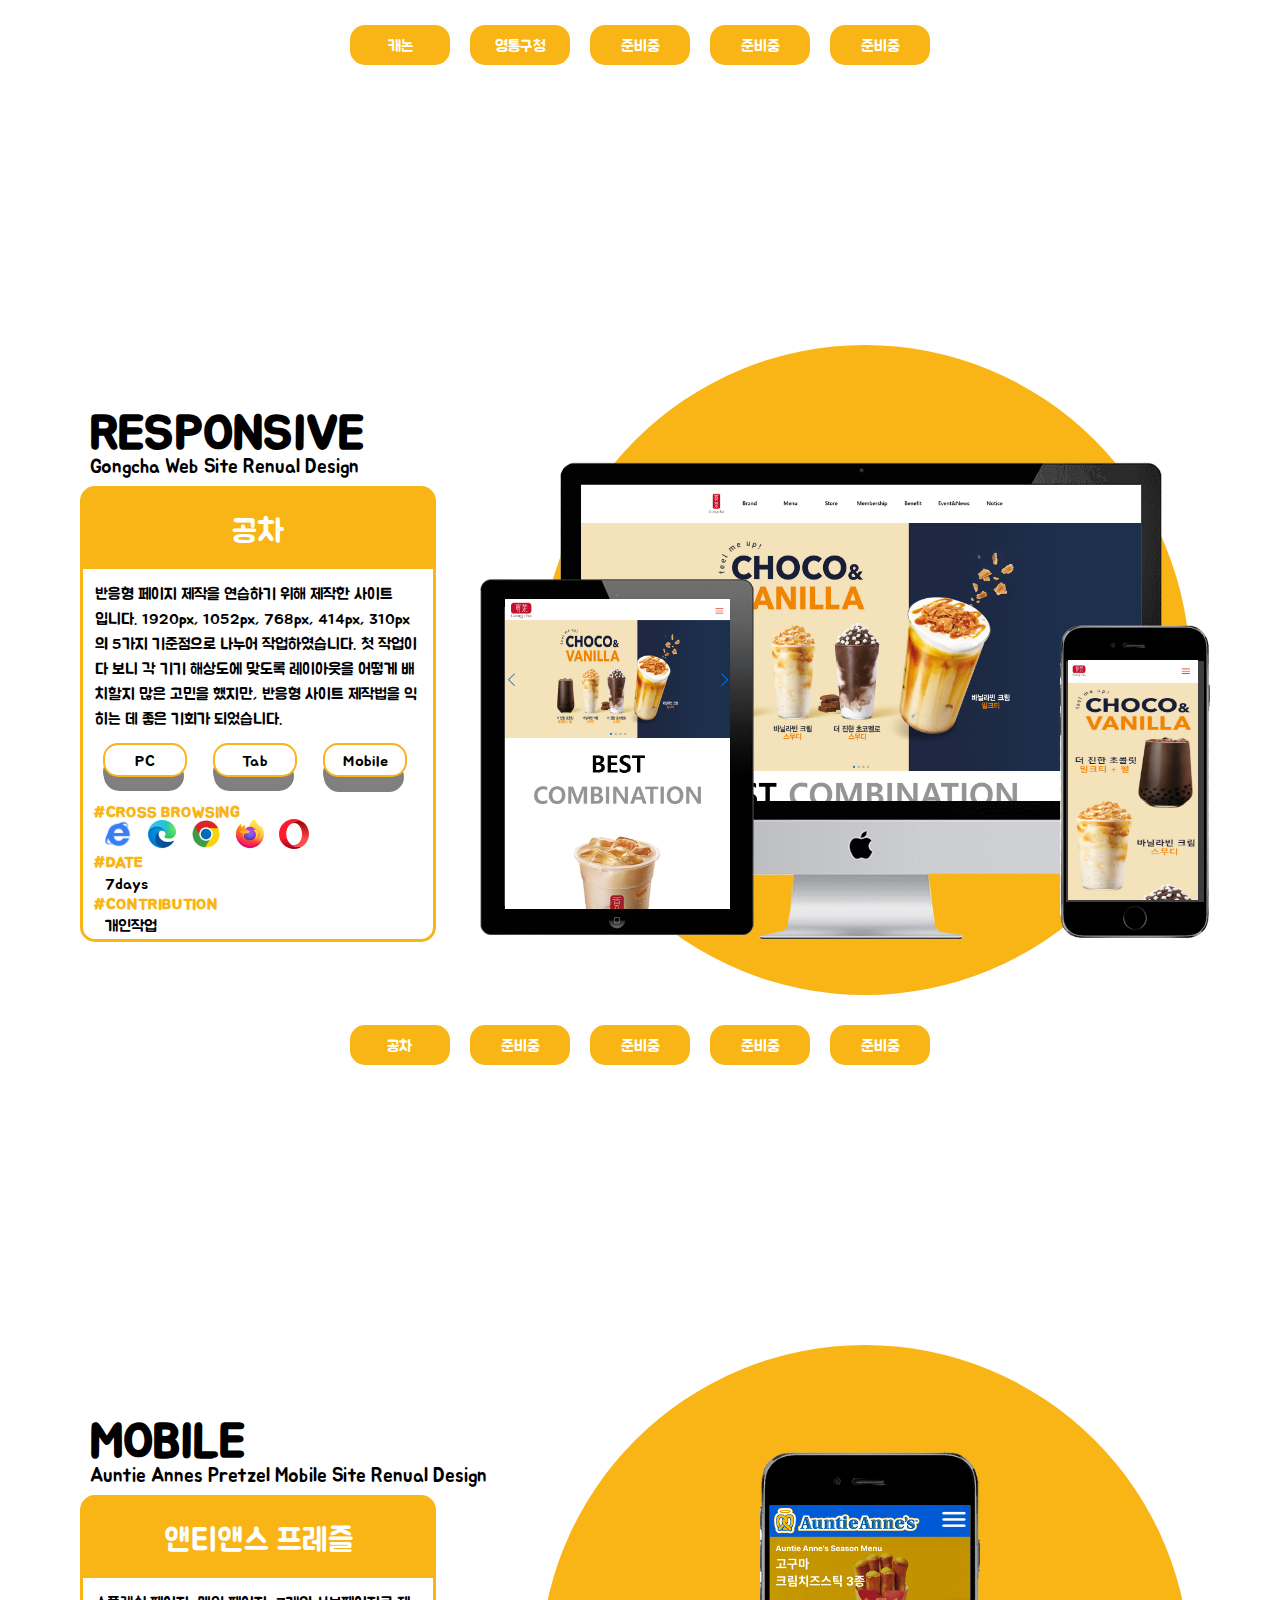
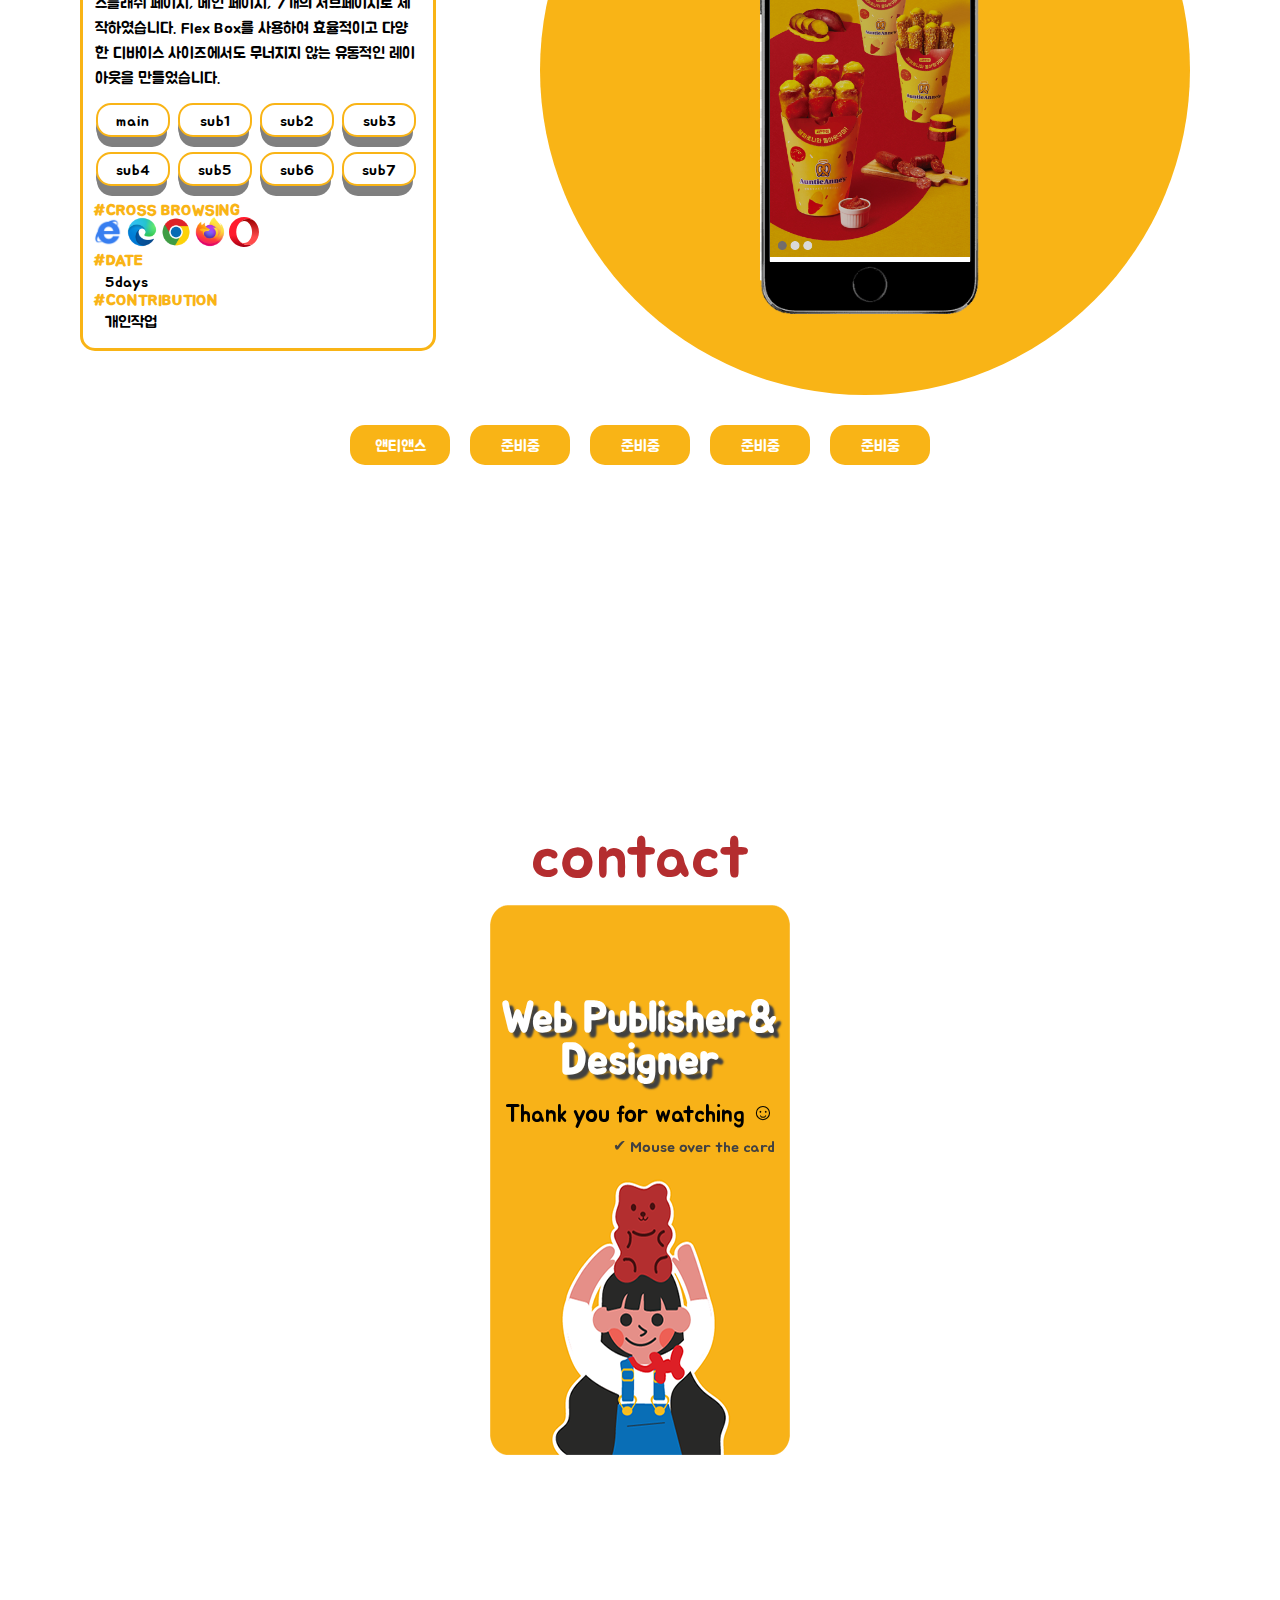
==== commit b97809fc: "Add files via upload" ====
--- a/index.html
+++ b/index.html
@@ -18,7 +18,7 @@
     <meta name="Location" content="Suwon Korea">
     <meta name="Robots" content="index,follow">
     <meta property="og:title" content="subin's Portfolio">
-    <meta property="og:url" content="http://subin1904.dothome.co.kr/">
+    <meta property="og:url" content="https://subinbo.github.io/">
     <meta property="og:description" content="이름처럼 빼어나게 빛날 웹 퍼블리셔 강수빈입니다">
     <title>강수빈의 포트폴리오</title>
 
@@ -97,7 +97,7 @@
                 <div class="subinbo_text">
                     <img class="text" src="./image/text.png" alt="text" class="subinbo_text">
                 </div>
-                <div data-aos="fade-left" data-aos-easing="ease-in-out" data-aos-duration="600"  class="main-character">
+                <div data-aos="fade-left" data-aos-easing="ease-in-out" data-aos-duration="600" data-aos-offset="0" class="main-character">
                     <img class="character" src="./image/main_character.png" alt="character">
                 </div>
                 <div>
@@ -275,7 +275,7 @@
                             <h4>포스터디자인</h4>
                             <p>'교회수련회 홍보포스터'</p>
                             <div class="graphic_box">
-                                <img src="./image/graphic/poster3.png" alt="poster3">
+                                <img src="./image/graphic/poster3.jpg" alt="poster3">
                             </div>
                             <div class="more"></div>
                         </div>
@@ -500,7 +500,7 @@
                                 <div class="concept">
                                     <dl>
                                         <dt>기획의도</dt>
-                                        <dd>영화 라라랜드의 배경을 편집하여 포스터의 배경으로 사용하였고, 등장인물들은 <br> 직접 그려 배치하였습니다. 교회 홍보 목적에 맞게 남자 등장인물은 예수님으로 <br> 바꿔서 그렸습니다. 영화 포스터와 동일하게 제작하고자 하였습니다.</dd>
+                                        <dd>영화 라라랜드의 배경을 편집하여 포스터의 배경으로 사용하였고, 등장인물들은 <br> 직접 그려 배치하였습니다. 교회 홍보 목적에 맞게 남자 등장인물은 예수님으로 <br> 바꿔서 그렸습니다. 영화 포스터 느낌으로  제작하고자 하였습니다.</dd>
                                         <dt>사용툴</dt>
                                         <dd class="tools">
                                             <img src="./image/graphic/photoshop.svg" alt="photoshop" title="photoshop">
@@ -511,7 +511,7 @@
                                     </dl>
                                 </div>
                             </div>
-                            <div class="full_image"><img src="./image/graphic/poster3.png" alt="poster3"></div>
+                            <div class="full_image"><img src="./image/graphic/poster3.jpg" alt="poster3"></div>
                         </div>
                     </div>
                     <!-- 여덟번재 팝업 -->
--- a/css/style.css
+++ b/css/style.css
@@ -112,7 +112,7 @@
 #main .type{
     position: absolute;
     top: 180px;
-    left: 900px;
+    left: 810px;
     font-size: 1.7em;
     text-decoration: underline #f9b416;
 }
